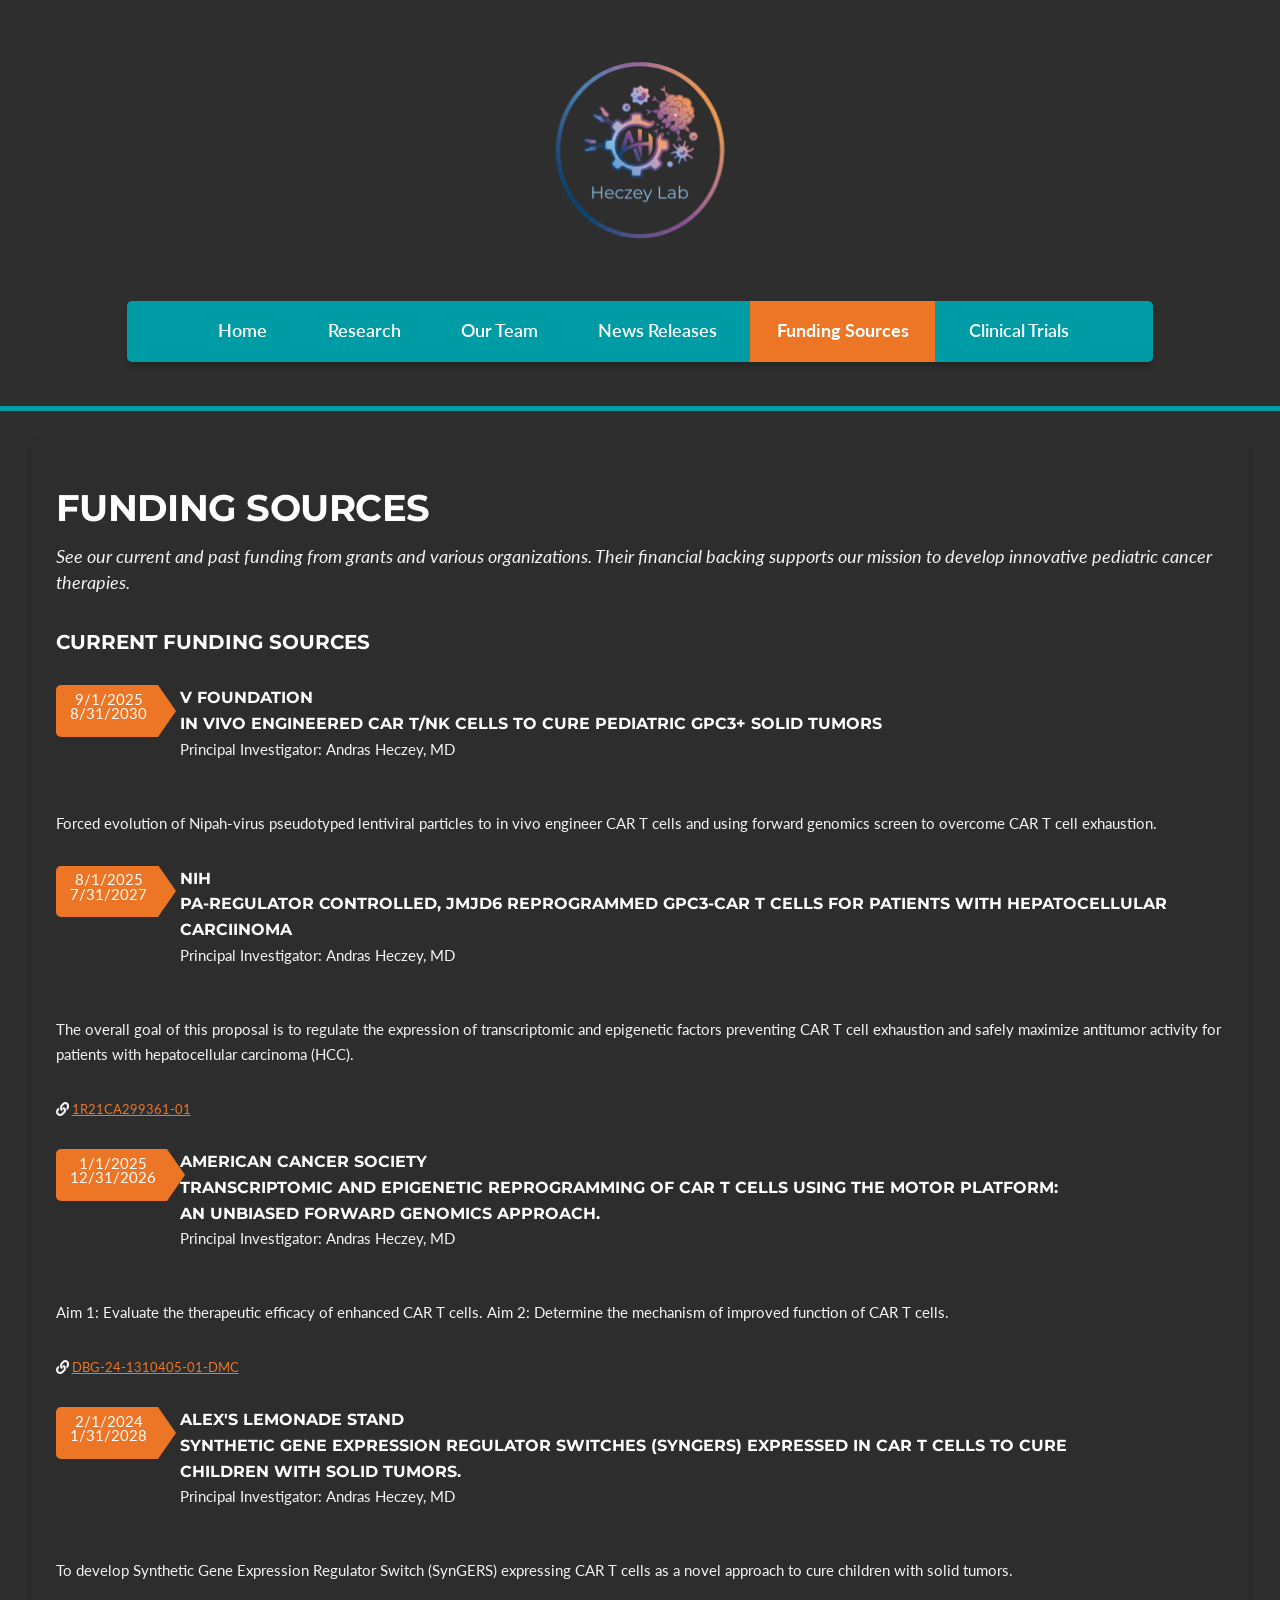
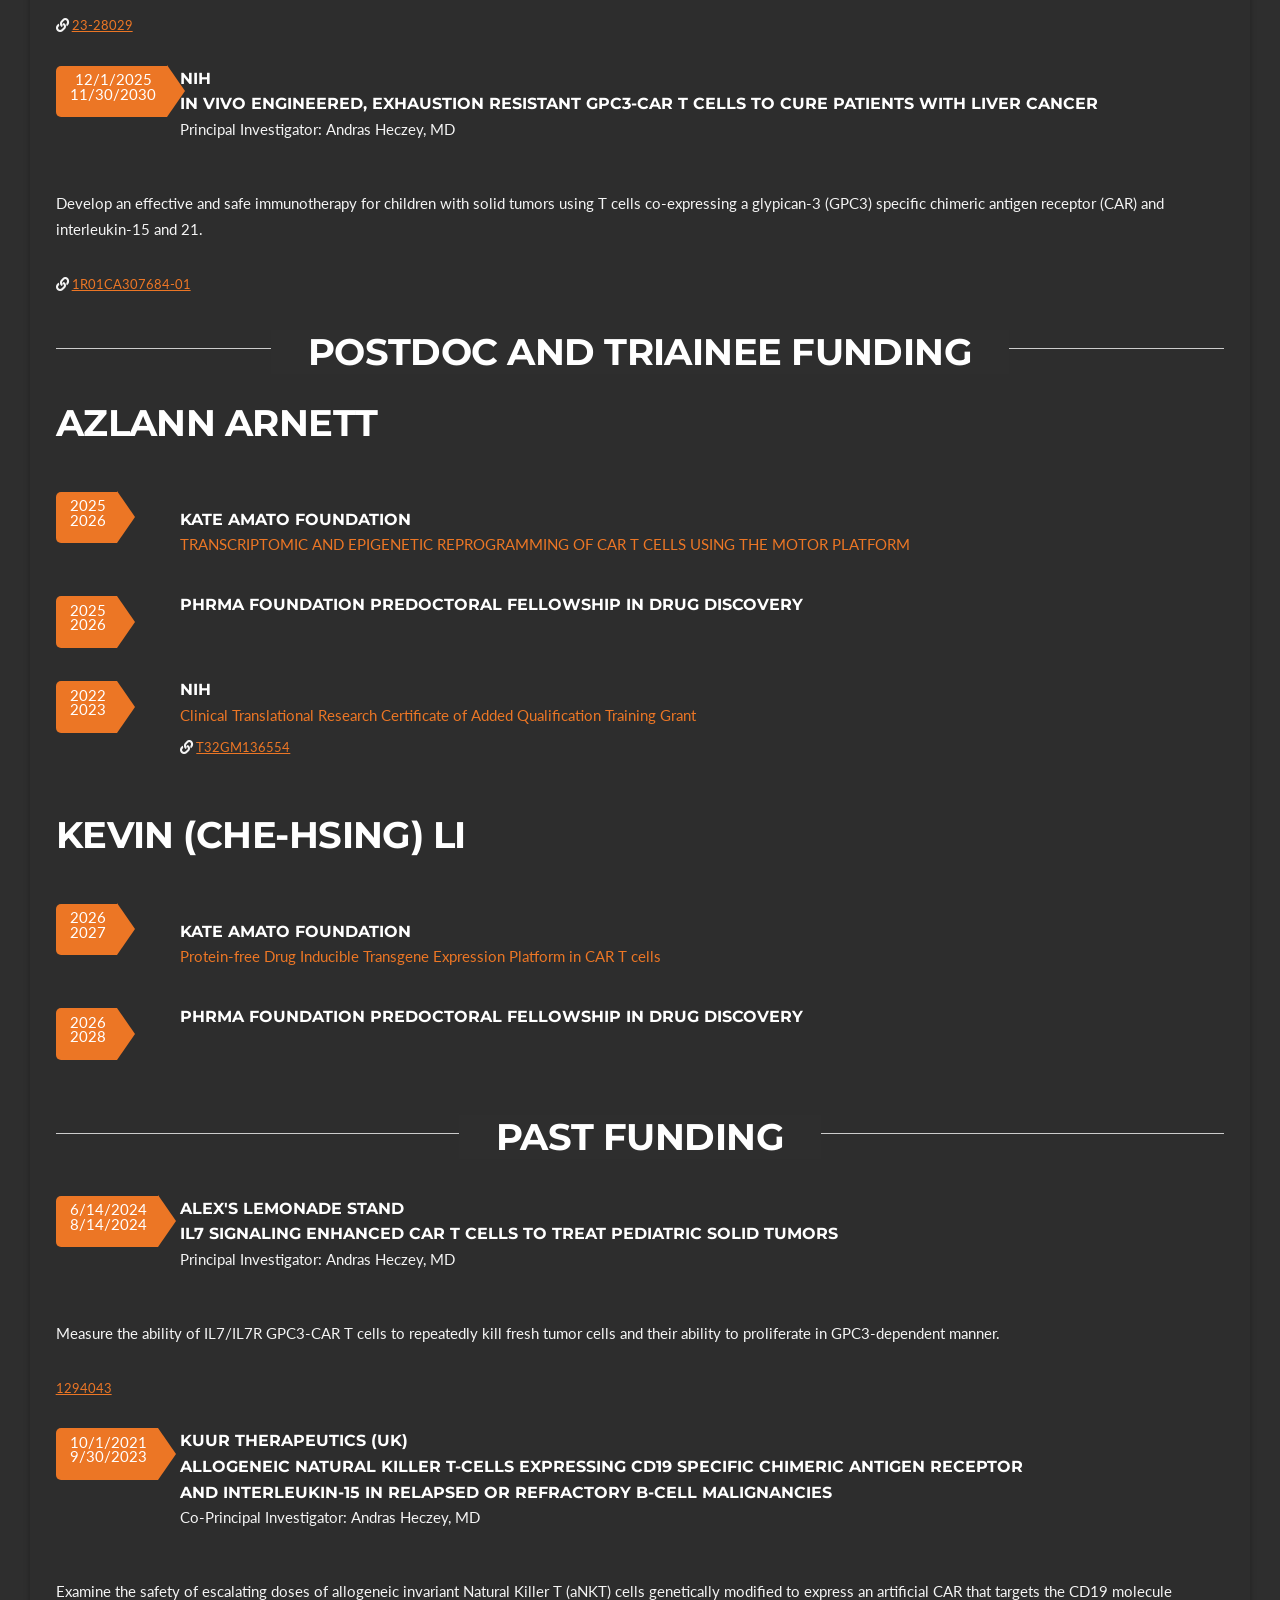
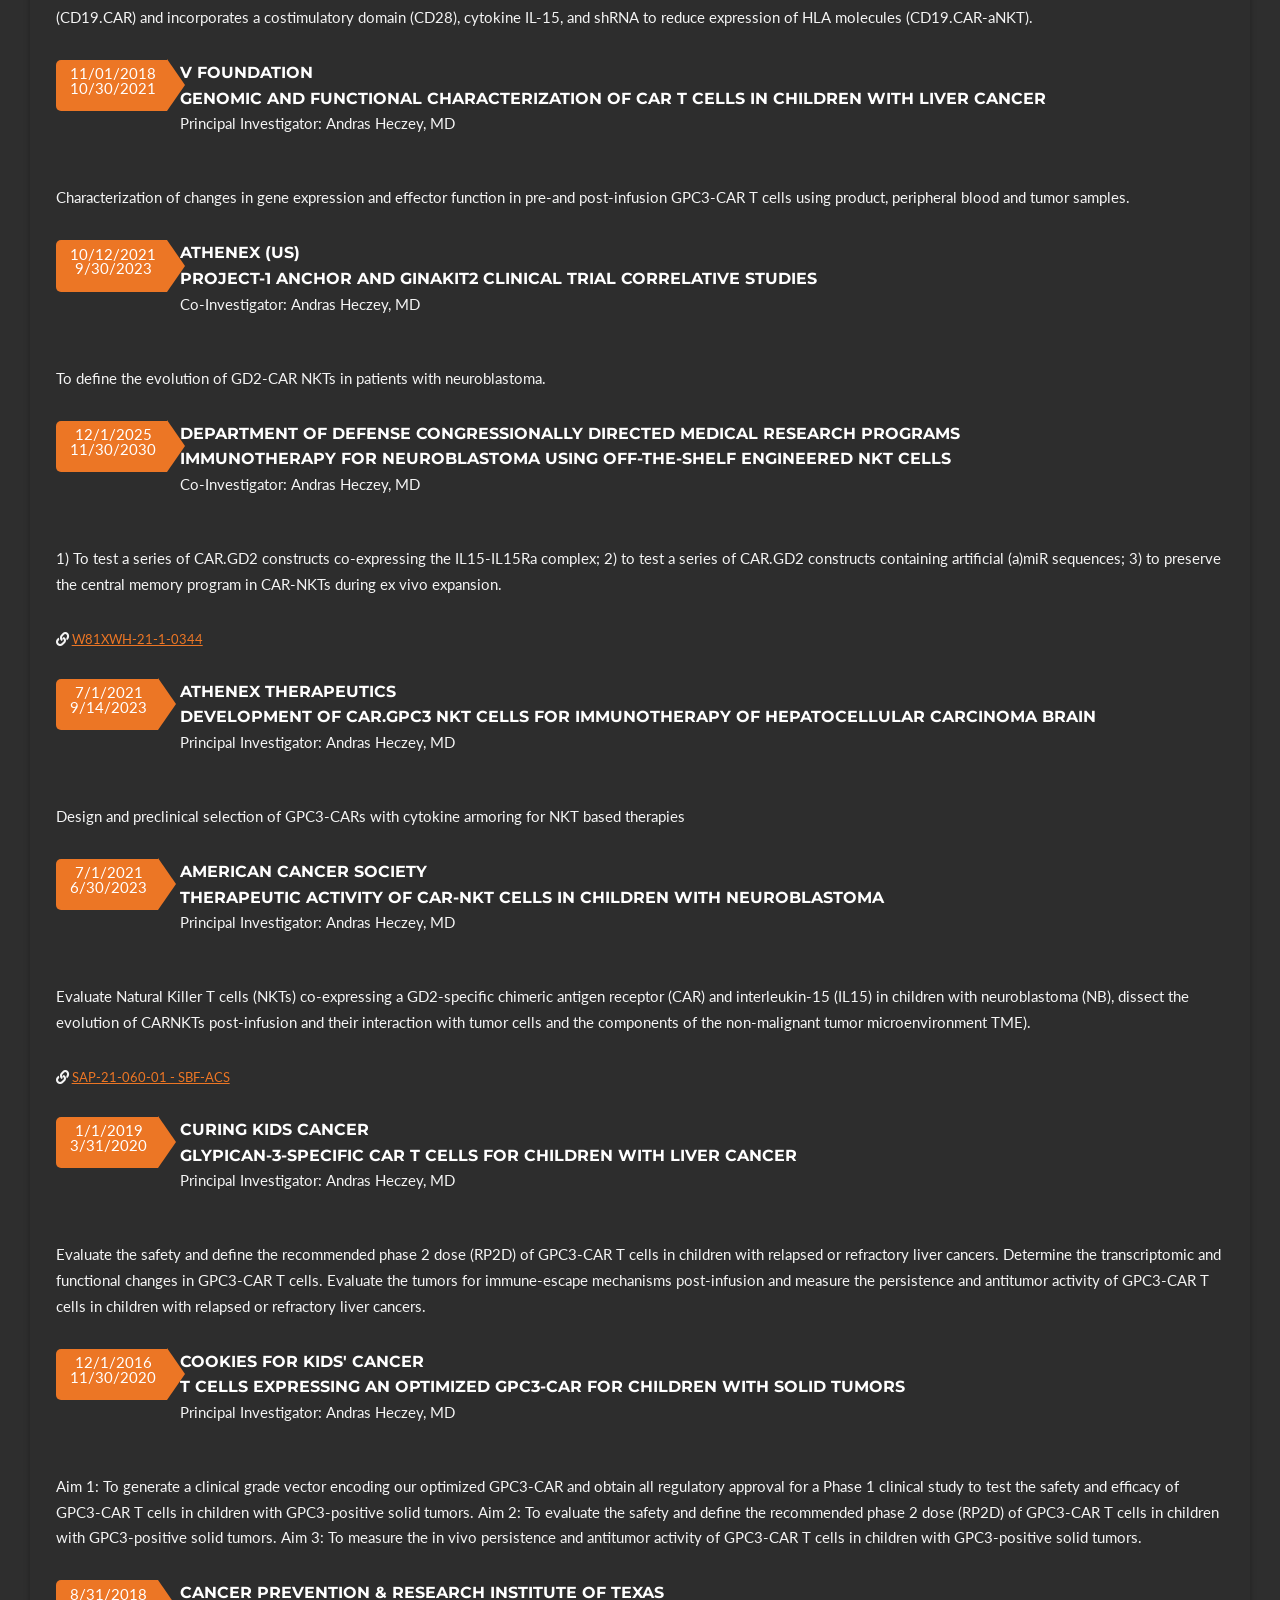
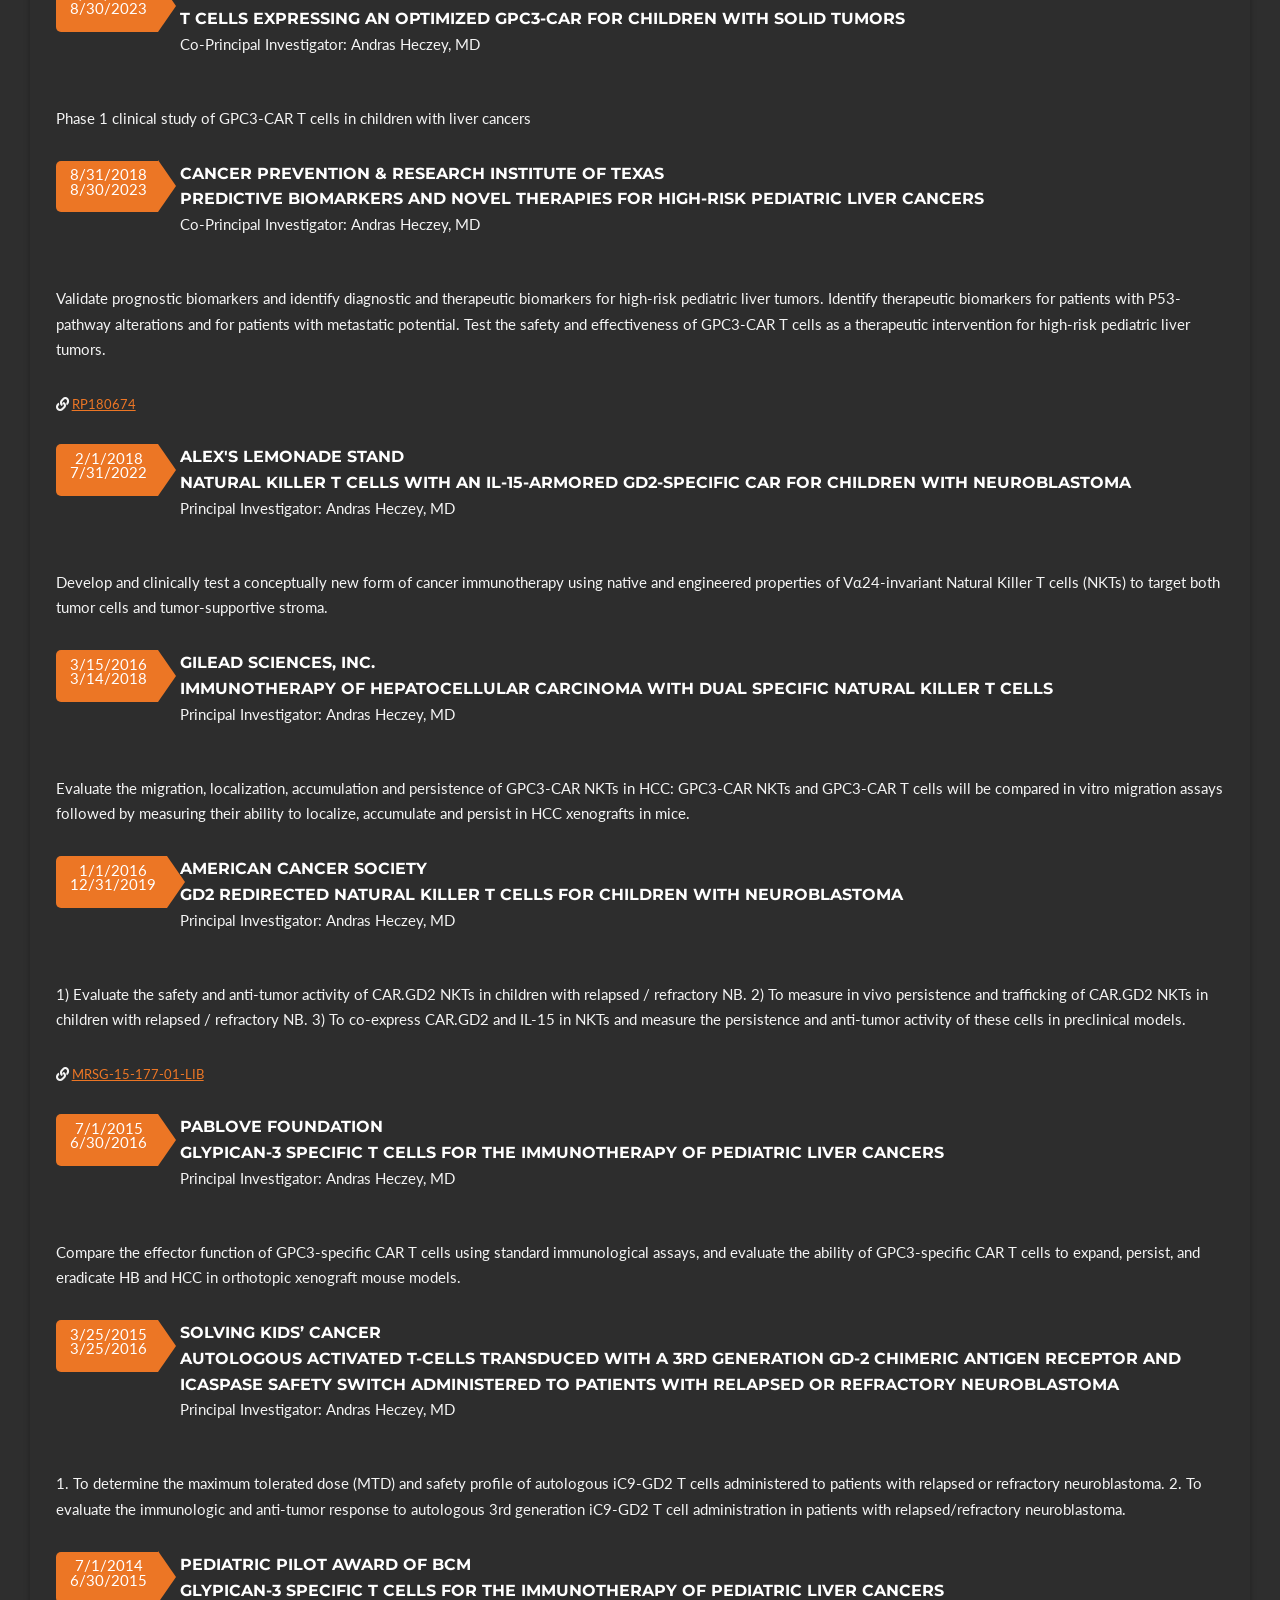
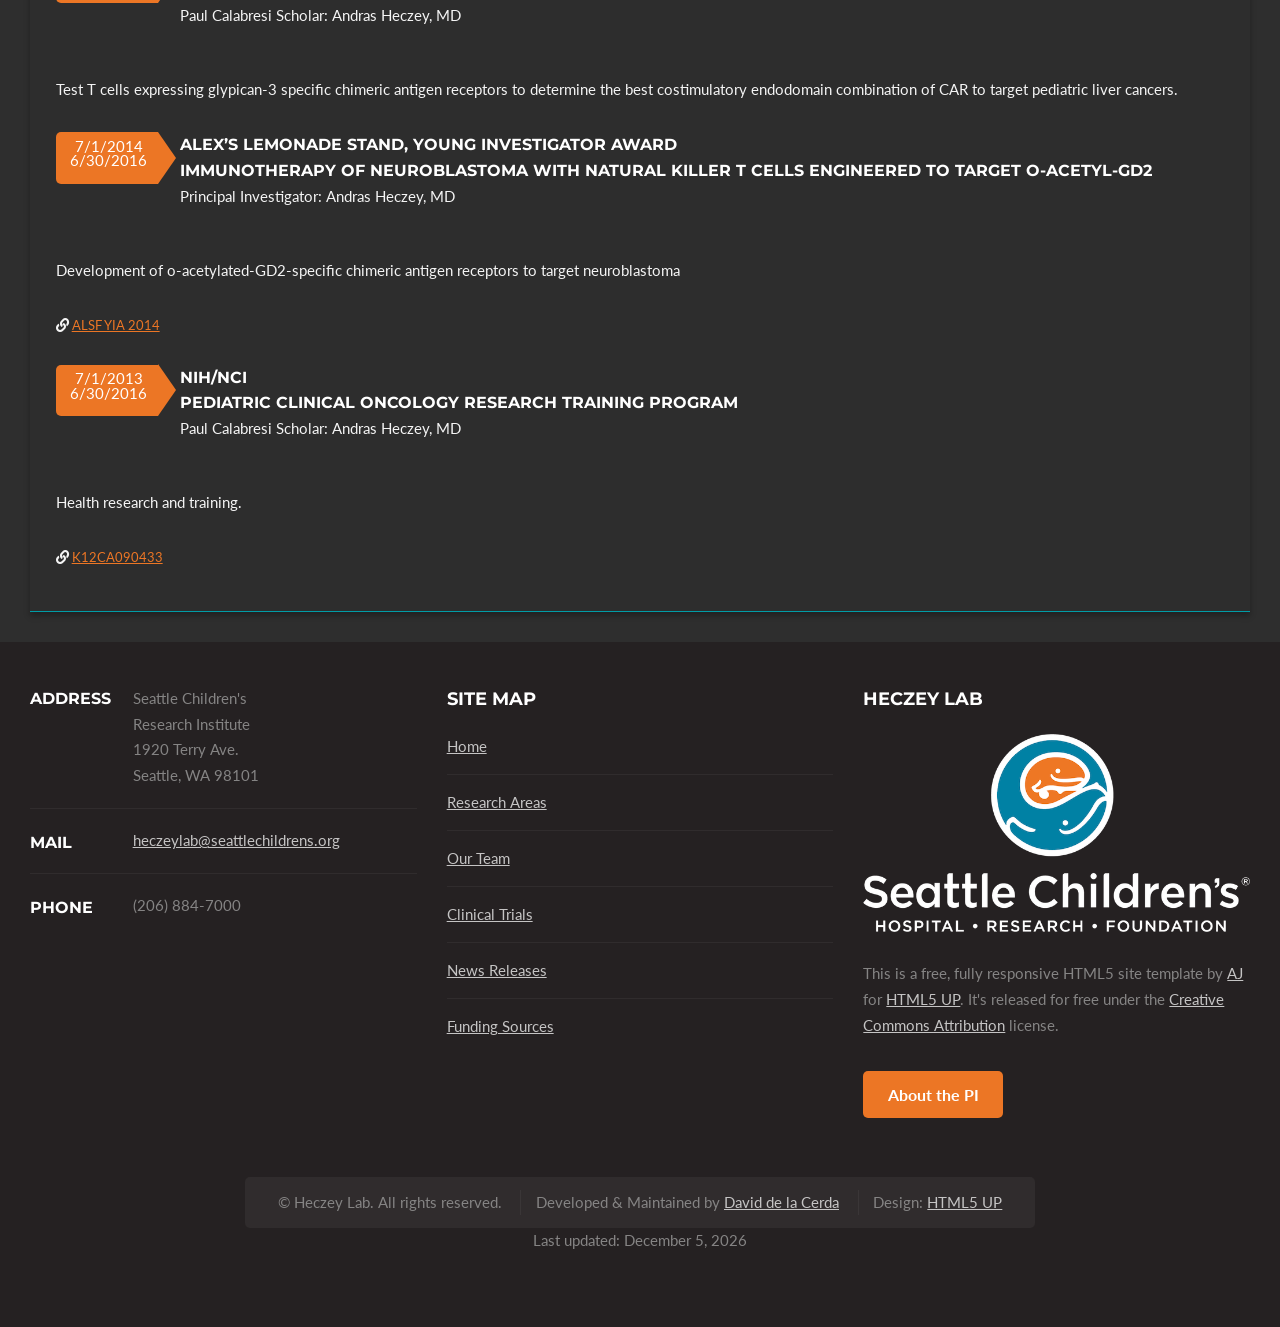
==== funding.html @ 3b8dd746 "Minor changes to logos and images" ====
<!DOCTYPE HTML>
<!--
	Dopetrope by HTML5 UP
	html5up.net | @ajlkn
	Free for personal and commercial use under the CCA 3.0 license (html5up.net/license)
-->
<html>
	<head>
		<title>Heczey Lab - Funding</title>
		<meta charset="utf-8" />
		<meta name="viewport" content="width=device-width, initial-scale=1, user-scalable=no" />
		<link rel="stylesheet" href="assets/css/main.css" />
	</head>
	<body class="no-sidebar is-preload">
		<div id="page-wrapper">

			<!-- Header -->
				<section id="header">

					<!-- Logo -->
						<a href="index.html" id="lab-logo">
							<img src="images/Heczey%20Lab%20logo%20v5.png" alt="AH Logo" />
						</a>

					<!-- Nav -->
						<nav id="nav">
							<ul>
								<li><a href="index.html">Home</a></li>
								<li><a href="research.html">Research</a></li>
								<li><a href="people.html">Our Team</a></li>
								<li><a href="news.html">News Releases</a></li>
								<li class="current" ><a href="funding.html">Funding Sources</a></li>
								<li><a href="trials.html">Clinical Trials</a></li>
							</ul>
						</nav>

				</section>

			<!-- Main -->
				<section id="main">
					<div class="container">

						<!-- Content -->
							<article class="box post">
								<!-- <a href="#" class="image featured"><img src="images/pic01.jpg" alt="" /></a> -->
								<header>
									<h2>Funding Sources</h2>
									<p>See our current and past funding from grants and various organizations. Their financial 
										backing supports our mission to develop innovative pediatric cancer therapies.
									</p>
									<br>
									<h3>Current Funding Sources</h3>
								</header>
								<section>
								<ul class="dates">
									<li>
										<span class="date">9/1/2025<br>8/31/2030</span>
										<h3><a href="#">V Foundation</a></h3>
										<h3>IN VIVO ENGINEERED CAR T/NK CELLS TO CURE PEDIATRIC GPC3+ SOLID TUMORS</h3> <p>Principal Investigator: Andras Heczey, MD</p>
									</li>
								</ul>
								<p>
									Forced evolution of Nipah-virus pseudotyped lentiviral particles to in vivo engineer CAR T cells and using forward genomics screen to overcome CAR T cell exhaustion. 
								</p>
								<!---
								<p style="font-size: 0.9em;">
									<i class="icon solid fa-link"></i> 
									<a href="https://reporter.nih.gov/" target="_blank">View on NIH RePORTER</a>
								</p>
								-->
								<ul class="dates">
									<li>
										<span class="date">8/1/2025<br>7/31/2027</span>
										<h3><a href="#">NIH</a></h3>
										<h3>PA-REGULATOR CONTROLLED, JMJD6 REPROGRAMMED GPC3-CAR T CELLS FOR PATIENTS WITH HEPATOCELLULAR CARCIINOMA</h3> <p>Principal Investigator: Andras Heczey, MD</p>
									</li>
								</ul>
								<p>
									The overall goal of this proposal is to regulate the expression of transcriptomic and epigenetic factors preventing CAR T cell exhaustion and safely maximize antitumor activity for patients with hepatocellular carcinoma (HCC). 
								</p>
								
								<p style="font-size: 0.9em;">
									<i class="icon solid fa-link"></i> 
									<a href="https://reporter.nih.gov/search/jlRge0Np70ynlTvNJZ739Q/projects" target="_blank">1R21CA299361-01</a>
								</p>
									
								<ul class="dates">
									<li>
										<span class="date">1/1/2025<br>12/31/2026</span>
										<h3><a href="#">American Cancer Society</a></h3>
										<h3>TRANSCRIPTOMIC AND EPIGENETIC REPROGRAMMING OF CAR T CELLS USING THE MOTOR PLATFORM: <br> AN UNBIASED FORWARD GENOMICS APPROACH.</h3> <p>Principal Investigator: Andras Heczey, MD</p>
									</li>
								</ul>
								<p>
									Aim 1: Evaluate the therapeutic efficacy of enhanced CAR T cells. Aim 2: Determine the mechanism of improved function of CAR T cells. 
								</p>
								
								<p style="font-size: 0.9em;">
									<i class="icon solid fa-link"></i> 
									<a href="https://proposalcentral.com/Insights/_Yrlp59zpbg%3D/Public/AwardDetails/1310405" target="_blank">DBG-24-1310405-01-DMC</a>
								</p>
								
								<ul class="dates">
									<li>
										<span class="date">2/1/2024<br>1/31/2028</span>
										<h3><a href="#">Alex's Lemonade Stand</a></h3>
										<h3>SYNTHETIC GENE EXPRESSION REGULATOR SWITCHES (SYNGERS) EXPRESSED IN CAR T CELLS TO CURE <br>CHILDREN WITH SOLID TUMORS.</h3> <p>Principal Investigator: Andras Heczey, MD</p>
									</li>
								</ul>
								<p>
									To develop Synthetic Gene Expression Regulator Switch (SynGERS) expressing CAR T cells as a novel approach to cure children with solid tumors. 
								</p>
								
								<p style="font-size: 0.9em;">
									<i class="icon solid fa-link"></i> 
									<a href="https://www.alexslemonade.org/where-money-goes/research/synthetic-gene-expression-regulator-switches-syngers-expressed-car-t-cells" target="_blank">23-28029</a>
								</p>
									
								<ul class="dates">
									<li>
										<span class="date">12/1/2025<br>11/30/2030</span>
										<h3><a href="#">NIH</a></h3>
										<h3>IN VIVO ENGINEERED, EXHAUSTION RESISTANT GPC3-CAR T CELLS TO CURE PATIENTS WITH LIVER CANCER</h3> <p>Principal Investigator: Andras Heczey, MD</p>
									</li>
								</ul>
								<p>
									Develop an effective and safe immunotherapy for children with solid tumors using T cells co-expressing a glypican-3 (GPC3) specific chimeric antigen receptor (CAR) and interleukin-15 and 21. 
								</p>
								
								<p style="font-size: 0.9em;">
									<i class="icon solid fa-link"></i> 
									<a href="https://reporter.nih.gov/search/asx8vz_rN0y1gbm1dQ15dg/project-details/10365251#description" target="_blank">1R01CA307684-01</a>
								</p>
									
							</section>
							
							<header class="major">
									<h2>Postdoc and Triainee Funding</h2>
							</header>
						
								
								<section>

								<div class="trainee-funding" style="margin-bottom: 3em;">
									<h2 style="margin-bottom: 1.5em;">Azlann Arnett</h2>

									<ul class="dates">
										<li style="border-top: none; padding-top: 1em;">
											<span class="date">2025<br>2026</span>
											<h3><a href="#">Kate Amato Foundation</a></h3>
											<p><strong>TRANSCRIPTOMIC AND EPIGENETIC REPROGRAMMING OF CAR T CELLS USING THE MOTOR PLATFORM</strong></p> 
										</li>

										<li style="border-top: none; padding-top: 1em;">
											<span class="date">2025<br>2026</span>
											<h3><a href="#">PhRMA Foundation Predoctoral Fellowship in Drug Discovery</a></h3>
											<br>
											<p><strong></strong></p> 
										</li>

										<li style="border-top: none; padding-top: 1em;">
											<span class="date">2022<br>2023</span>
											<h3><a href="#">NIH</a></h3>
											<p><strong>Clinical Translational Research Certificate of Added Qualification Training Grant</strong></p> 

											<p style="font-size: 0.9em; margin-top: 0.5em;">
												<i class="icon solid fa-link"></i> 
												<a href="https://taggs.hhs.gov/Detail/AwardDetail?arg_AwardNum=T32GM136554&arg_ProgOfficeCode=127" target="_blank">T32GM136554</a>
											</p>
										</li>
									</ul>
								</div>

								<div class="trainee-funding" style="margin-bottom: 3em;">
									<h2 style="margin-bottom: 1.5em;">Kevin (Che-Hsing) Li </h2>

									<ul class="dates">
										<li style="border-top: none; padding-top: 1em;">
											<span class="date">2026<br>2027</span>
											<h3><a href="#">Kate Amato Foundation</a></h3>
											<p><strong>Protein-free Drug Inducible Transgene Expression Platform in CAR T cells</strong></p> 

										</li>

										<li style="border-top: none; padding-top: 1em;">
											<span class="date">2026<br>2028</span>
											<h3><a href="#">PhRMA Foundation Predoctoral fellowship in drug discovery</a></h3>
											<br>
											<p><strong></strong></p> 

										</li>

									</ul>
								</div>



							</section>
								
							<section>
							<header class="major">
								<h2>Past Funding</h2>
							</header>
							<ul class="dates">
									<li>
										<span class="date">6/14/2024<br>8/14/2024</span>
										<h3><a href="#">Alex's Lemonade Stand</a></h3>
										<h3>IL7 SIGNALING ENHANCED CAR T CELLS TO TREAT PEDIATRIC SOLID TUMORS</h3> <p>Principal Investigator: Andras Heczey, MD</p>
									</li>
								</ul>
								<p>
									Measure the ability of IL7/IL7R GPC3-CAR T cells to repeatedly kill fresh tumor cells and their ability to proliferate in GPC3-dependent manner. 
								</p>
								
								<p style="font-size: 0.9em;">
									<!--<i class="icon solid fa-link"></i> -->
									<a>1294043</a>
								</p>
							
							<ul class="dates">
									<li>
										<span class="date">10/1/2021<br>9/30/2023</span>
										<h3><a href="#">Kuur Therapeutics (UK)</a></h3>
										<h3>ALLOGENEIC NATURAL KILLER T-CELLS EXPRESSING CD19 SPECIFIC CHIMERIC ANTIGEN RECEPTOR <br>AND INTERLEUKIN-15 IN RELAPSED OR REFRACTORY B-CELL MALIGNANCIES</h3> <p>Co-Principal Investigator: Andras Heczey, MD</p>
									</li>
								</ul>
								<p>
									Examine the safety of escalating doses of allogeneic invariant Natural Killer T (aNKT) cells genetically modified to express an artificial CAR that targets the CD19 molecule (CD19.CAR) and incorporates a costimulatory domain (CD28), cytokine IL-15, and shRNA to reduce expression of HLA molecules (CD19.CAR-aNKT).  
								</p>
							
							<ul class="dates">
									<li>
										<span class="date">11/01/2018<br>10/30/2021</span>
										<h3><a href="#">V Foundation</a></h3>
										<h3>GENOMIC AND FUNCTIONAL CHARACTERIZATION OF CAR T CELLS IN CHILDREN WITH LIVER CANCER</h3> <p>Principal Investigator: Andras Heczey, MD</p>
									</li>
								</ul>
								<p>
									Characterization of changes in gene expression and effector function in pre-and post-infusion GPC3-CAR T cells using product, peripheral blood and tumor samples.
								</p>
								
							<ul class="dates">
									<li>
										<span class="date">10/12/2021<br>9/30/2023</span>
										<h3><a href="#">Athenex (US)</a></h3>
										<h3>PROJECT-1 ANCHOR AND GINAKIT2 CLINICAL TRIAL CORRELATIVE STUDIES</h3> <p>Co-Investigator: Andras Heczey, MD</p>
									</li>
								</ul>
								<p>
									To define the evolution of GD2-CAR NKTs in patients with neuroblastoma.
								</p>
							
							<ul class="dates">
									<li>
										<span class="date">12/1/2025<br>11/30/2030</span>
										<h3><a href="#">Department Of Defense Congressionally Directed Medical Research Programs</a></h3>
										<h3>IMMUNOTHERAPY FOR NEUROBLASTOMA USING OFF-THE-SHELF ENGINEERED NKT CELLS</h3> <p>Co-Investigator: Andras Heczey, MD</p>
									</li>
								</ul>
								<p>
									1) To test a series of CAR.GD2 constructs co-expressing the IL15-IL15Ra complex; 2) to test a series of CAR.GD2 constructs containing artificial (a)miR sequences; 3) to preserve the central memory program in CAR-NKTs during ex vivo expansion.
								</p>
								
								<p style="font-size: 0.9em;">
									<i class="icon solid fa-link"></i> 
									<a href="https://dtic.dimensions.ai/details/grant/grant.9669833?search_mode=content&search_text=W81XWH-21-1-0344&search_type=kws&search_field=full_search" target="_blank">W81XWH-21-1-0344</a>
								</p>
							
							<ul class="dates">
									<li>
										<span class="date">7/1/2021<br>9/14/2023</span>
										<h3><a href="#">Athenex Therapeutics</a></h3>
										<h3>DEVELOPMENT OF CAR.GPC3 NKT CELLS FOR IMMUNOTHERAPY OF HEPATOCELLULAR CARCINOMA BRAIN</h3> <p>Principal Investigator: Andras Heczey, MD</p>
									</li>
								</ul>
								<p>
									Design and preclinical selection of GPC3-CARs with cytokine armoring for NKT based therapies
								</p>
								
							<ul class="dates">
									<li>
										<span class="date">7/1/2021<br>6/30/2023</span>
										<h3><a href="#">American Cancer Society</a></h3>
										<h3>THERAPEUTIC ACTIVITY OF CAR-NKT CELLS IN CHILDREN WITH NEUROBLASTOMA</h3> <p>Principal Investigator: Andras Heczey, MD</p>
									</li>
								</ul>
								<p>
									Evaluate Natural Killer T cells (NKTs) co-expressing a GD2-specific chimeric antigen receptor (CAR) and interleukin-15 (IL15) in children with neuroblastoma (NB), dissect the evolution of CARNKTs post-infusion and their interaction with tumor cells and the components of the non-malignant tumor microenvironment TME). 
								</p>
								
								<p style="font-size: 0.9em;">
									<i class="icon solid fa-link"></i> 
									<a href="https://proposalcentral.com/Insights/_Yrlp59zpbg%3D/Public/AwardDetails/813657" target="_blank">SAP-21-060-01 - SBF-ACS</a>
								</p>	
							
							<ul class="dates">
									<li>
										<span class="date">1/1/2019<br>3/31/2020</span>
										<h3><a href="#">Curing Kids Cancer</a></h3>
										<h3>GLYPICAN-3-SPECIFIC CAR T CELLS FOR CHILDREN WITH LIVER CANCER</h3> <p>Principal Investigator: Andras Heczey, MD</p>
									</li>
								</ul>
								<p>
									Evaluate the safety and define the recommended phase 2 dose (RP2D) of GPC3-CAR T cells in children with relapsed or refractory liver cancers. Determine the transcriptomic and functional changes in GPC3-CAR T cells. Evaluate the tumors for immune-escape mechanisms post-infusion and measure the persistence and antitumor activity of GPC3-CAR T cells in children with relapsed or refractory liver cancers. 
								</p>
							
							<ul class="dates">
									<li>
										<span class="date">12/1/2016<br>11/30/2020</span>
										<h3><a href="#">Cookies for Kids' Cancer</a></h3>
										<h3>T cells expressing an optimized GPC3-CAR for children with solid tumors</h3> <p>Principal Investigator: Andras Heczey, MD</p>
									</li>
								</ul>
								<p>
									Aim 1: To generate a clinical grade vector encoding our optimized GPC3-CAR and obtain all regulatory approval for a Phase 1 clinical study to test the safety and efficacy of GPC3-CAR T cells in children with GPC3-positive solid tumors. Aim 2: To evaluate the safety and define the recommended phase 2 dose (RP2D) of GPC3-CAR T cells in children with GPC3-positive solid tumors. Aim 3: To measure the in vivo persistence and antitumor activity of GPC3-CAR T cells in children with GPC3-positive solid tumors. 
								</p>
							
							<ul class="dates">
									<li>
										<span class="date">8/31/2018<br>8/30/2023</span>
										<h3><a href="#">Cancer Prevention &amp; Research Institute Of Texas</a></h3>
										<h3>T cells expressing an optimized GPC3-CAR for children with solid tumors</h3> <p>Co-Principal Investigator: Andras Heczey, MD</p>
									</li>
								</ul>
								<p>
									Phase 1 clinical study of GPC3-CAR T cells in children with liver cancers 
								</p>
							
							<ul class="dates">
									<li>
										<span class="date">8/31/2018<br>8/30/2023</span>
										<h3><a href="#">Cancer Prevention &amp; Research Institute Of Texas</a></h3>
										<h3>PREDICTIVE BIOMARKERS AND NOVEL THERAPIES FOR HIGH-RISK PEDIATRIC LIVER CANCERS</h3> <p>Co-Principal Investigator: Andras Heczey, MD</p>
									</li>
								</ul>
								<p>
									Validate prognostic biomarkers and identify diagnostic and therapeutic biomarkers for high-risk pediatric liver tumors. Identify therapeutic biomarkers for patients with P53-pathway alterations and for patients with metastatic potential. Test the safety and effectiveness of GPC3-CAR T cells as a therapeutic intervention for high-risk pediatric liver tumors.
								</p>
								
								<p style="font-size: 0.9em;">
									<i class="icon solid fa-link"></i> 
									<a href="https://cprit.texas.gov/grants-funded/grants/rp180674" target="_blank">RP180674</a>
								</p>	
							
							<ul class="dates">
									<li>
										<span class="date">2/1/2018<br>7/31/2022</span>
										<h3><a href="#">Alex's Lemonade Stand</a></h3>
										<h3>NATURAL KILLER T CELLS WITH AN IL-15-ARMORED GD2-SPECIFIC CAR FOR CHILDREN WITH NEUROBLASTOMA</h3> <p>Principal Investigator: Andras Heczey, MD</p>
									</li>
								</ul>
								<p>
									Develop and clinically test a conceptually new form of cancer immunotherapy using native and engineered properties of V&alpha;24-invariant Natural Killer T cells (NKTs) to target both tumor cells and tumor-supportive stroma.  
								</p>	
							<ul class="dates">
									<li>
										<span class="date">3/15/2016<br>3/14/2018</span>
										<h3><a href="#">Gilead Sciences, Inc.</a></h3>
										<h3>IMMUNOTHERAPY OF HEPATOCELLULAR CARCINOMA WITH DUAL SPECIFIC NATURAL KILLER T CELLS</h3> <p>Principal Investigator: Andras Heczey, MD</p>
									</li>
								</ul>
								<p>
									Evaluate the migration, localization, accumulation and persistence of GPC3-CAR NKTs in HCC: GPC3-CAR NKTs and GPC3-CAR T cells will be compared in vitro migration assays followed by measuring their ability to localize, accumulate and persist in HCC xenografts in mice.  
								</p>
							
							<ul class="dates">
									<li>
										<span class="date">1/1/2016<br>12/31/2019</span>
										<h3><a href="#">American Cancer Society</a></h3>
										<h3>GD2 REDIRECTED NATURAL KILLER T CELLS FOR CHILDREN WITH NEUROBLASTOMA</h3> <p>Principal Investigator: Andras Heczey, MD</p>
									</li>
								</ul>
								<p>
									1) Evaluate the safety and anti-tumor activity of CAR.GD2 NKTs in children with relapsed / refractory NB. 2) To measure in vivo persistence and trafficking of CAR.GD2 NKTs in children with relapsed / refractory NB. 3) To co-express CAR.GD2 and IL-15 in NKTs and measure the persistence and anti-tumor activity of these cells in preclinical models.
								</p>
								
								<p style="font-size: 0.9em;">
									<i class="icon solid fa-link"></i> 
									<a href="https://proposalcentral.com/Insights/_Yrlp59zpbg%3D/Public/AwardDetails/363185" target="_blank">MRSG-15-177-01-LIB</a>
								</p>	
							
							<ul class="dates">
									<li>
										<span class="date">7/1/2015<br>6/30/2016</span>
										<h3><a href="#">Pablove Foundation</a></h3>
										<h3>GLYPICAN-3 SPECIFIC T CELLS  FOR THE IMMUNOTHERAPY OF PEDIATRIC LIVER CANCERS</h3> <p>Principal Investigator: Andras Heczey, MD</p>
									</li>
								</ul>
								<p>
									Compare the effector function of GPC3-specific CAR T cells using standard immunological assays, and evaluate the ability of GPC3-specific CAR T cells to expand, persist, and eradicate HB and HCC in orthotopic xenograft mouse models.  
								</p>	
							
							<ul class="dates">
									<li>
										<span class="date">3/25/2015<br>3/25/2016</span>
										<h3><a href="#">Solving Kids’ Cancer</a></h3>
										<h3>AUTOLOGOUS ACTIVATED T-CELLS TRANSDUCED WITH A 3RD GENERATION GD-2 CHIMERIC ANTIGEN RECEPTOR AND ICASPASE SAFETY SWITCH ADMINISTERED TO PATIENTS WITH RELAPSED OR REFRACTORY NEUROBLASTOMA</h3> <p>Principal Investigator: Andras Heczey, MD</p>
									</li>
								</ul>
								<p>
									1. To determine the maximum tolerated dose (MTD) and safety profile of autologous iC9-GD2 T cells administered to patients with relapsed or refractory neuroblastoma. 2. To evaluate the immunologic and anti-tumor response to autologous 3rd generation iC9-GD2 T cell administration in patients with relapsed/refractory neuroblastoma.  
								</p>	
							
							<ul class="dates">
									<li>
										<span class="date">7/1/2014<br>6/30/2015</span>
										<h3><a href="#">Pediatric Pilot Award of BCM</a></h3>
										<h3>GLYPICAN-3 SPECIFIC T CELLS FOR THE IMMUNOTHERAPY OF PEDIATRIC LIVER CANCERS</h3> <p>Paul Calabresi Scholar: Andras Heczey, MD</p>
									</li>
								</ul>
								<p>
									Test T cells expressing glypican-3 specific chimeric antigen receptors to determine the best costimulatory endodomain combination of CAR to target pediatric liver cancers. 
								</p>	
								
							<ul class="dates">
									<li>
										<span class="date">7/1/2014<br>6/30/2016</span>
										<h3><a href="#">Alex’s Lemonade Stand, Young Investigator Award</a></h3>
										<h3>IMMUNOTHERAPY OF NEUROBLASTOMA WITH NATURAL KILLER T CELLS ENGINEERED TO TARGET O-ACETYL-GD2</h3> <p>Principal Investigator: Andras Heczey, MD</p>
									</li>
								</ul>
								<p>
									Development of o-acetylated-GD2-specific chimeric antigen receptors to target neuroblastoma
								</p>
								
								<p style="font-size: 0.9em;">
									<i class="icon solid fa-link"></i> 
									<a href="https://www.alexslemonade.org/where-money-goes/research/immunotherapy-neuroblastoma-natural-killer-t-cells-engineered-target-o" target="_blank">ALSF YIA 2014</a>
								</p>
							<ul class="dates">
									<li>
										<span class="date">7/1/2013<br>6/30/2016</span>
										<h3><a href="#">NIH/NCI</a></h3>
										<h3>PEDIATRIC CLINICAL ONCOLOGY RESEARCH TRAINING PROGRAM</h3> <p>Paul Calabresi Scholar: Andras Heczey, MD</p>
									</li>
								</ul>
								<p>
								Health research and training.	
								</p>
								
								<p style="font-size: 0.9em;">
									<i class="icon solid fa-link"></i> 
									<a href="https://www.highergov.com/grant/K12CA090433/#overview" target="_blank">K12CA090433</a>
								</p>
								
							</section>
							
							
							</article>
					</div>
				</section>

			<!-- Footer -->
				<section id="footer">
					<div class="container">
						<div class="row">

							<div class="col-4 col-12-medium">
								<section>
									<!-- <header>
										<h2>Contact Us</h2>
									</header>
									<ul class="social">
										<li><a class="icon brands fa-facebook-f" href="#"><span class="label">Facebook</span></a></li>
										<li><a class="icon brands fa-twitter" href="#"><span class="label">Twitter</span></a></li>
										<li><a class="icon brands fa-linkedin-in" href="#"><span class="label">LinkedIn</span></a></li>
									</ul> -->
									<ul class="contact">
										<li>
											<h3>Address</h3>
											<p>
												Seattle Children's<br />
												Research Institute<br />
												1920 Terry Ave.<br />
												Seattle, WA 98101
											</p>
										</li>
										<li>
											<h3>Mail</h3>
											<p><a href="mailto:heczeylab@seattlechildrens.org">heczeylab@seattlechildrens.org</a></p>
										</li>
										<li>
											<h3>Phone</h3>
											<p>(206) 884-7000</p>
										</li>
									</ul>
								</section>
							</div>

							<div class="col-4 col-6-medium col-12-small">
								<section>
									<header>
										<h2>Site Map</h2>
									</header>
									<ul class="divided">
										<li><a href="index.html">Home</a></li>
										<li><a href="research.html">Research Areas</a></li>
										<li><a href="people.html">Our Team</a></li>
										<li><a href="trials.html">Clinical Trials</a></li>
										<li><a href="news.html">News Releases</a></li>
										<li><a href="funding.html">Funding Sources</a></li>
									</ul>
								</section>
							</div>

							<div class="col-4 col-12-medium">
								<section>
									<header>
										<h2>Heczey Lab</h2>
									</header>
									<a href="#" class="image featured"><img src="images/SC_Logo_Stacked_RGB_Rev.png" alt="" /></a>
									<p>
										This is a free, fully responsive HTML5 site template by
										<a href="http://twitter.com/ajlkn">AJ</a> for <a href="http://html5up.net/">HTML5 UP</a>. It's released for free under
										the <a href="http://html5up.net/license/">Creative Commons Attribution</a> license.
									</p>
									<footer>
										<ul class="actions">
											<li><a href="people.html" class="button">About the PI</a></li>
										</ul>
									</footer>
								</section>
							</div>

							<div class="col-12">
								<div id="copyright">
										<ul class="links">
											<li>&copy; Heczey Lab. All rights reserved.</li>
											<li>Developed &amp; Maintained by <a href="https://github.com/ddelacer">David de la Cerda</a></li>
											<li>Design: <a href="http://html5up.net">HTML5 UP</a></li>
											
										</ul>
										<p>
										<span id="last-updated"></span>
										</p>
									
									</div>
									<script>
										// Get the last modified date of the current document
										const date = new Date(document.lastModified);

										// Format it nicely (e.g., "February 10, 2026")
										const options = { year: 'numeric', month: 'long', day: 'numeric' };
										const formattedDate = date.toLocaleDateString('en-US', options);

										// Inject it into the HTML
										document.getElementById("last-updated").innerHTML = "Last updated: " + formattedDate;
									</script>
							</div>
						</div>
					</div>
				</section>

		</div>

		<!-- Scripts -->
			<script src="assets/js/jquery.min.js"></script>
			<script src="assets/js/jquery.dropotron.min.js"></script>
			<script src="assets/js/browser.min.js"></script>
			<script src="assets/js/breakpoints.min.js"></script>
			<script src="assets/js/util.js"></script>
			<script src="assets/js/main.js"></script>

	</body>
</html>
---- assets/css/main.css ----
@import url("fontawesome-all.min.css");
@import url("https://fonts.googleapis.com/css2?family=Lato:wght@300;400;700&family=Montserrat:wght@400;600;800&display=swap");

/*
	Dopetrope by HTML5 UP
	html5up.net | @ajlkn
	Free for personal and commercial use under the CCA 3.0 license (html5up.net/license)
*/

html, body, div, span, applet, object,
iframe, h1, h2, h3, h4, h5, h6, p, blockquote,
pre, a, abbr, acronym, address, big, cite,
code, del, dfn, em, img, ins, kbd, q, s, samp,
small, strike, strong, sub, sup, tt, var, b,
u, i, center, dl, dt, dd, ol, ul, li, fieldset,
form, label, legend, table, caption, tbody,
tfoot, thead, tr, th, td, article, aside,
canvas, details, embed, figure, figcaption,
footer, header, hgroup, menu, nav, output, ruby,
section, summary, time, mark, audio, video {
	margin: 0;
	padding: 0;
	border: 0;
	font-size: 100%;
	font: inherit;
	vertical-align: baseline;}

article, aside, details, figcaption, figure,
footer, header, hgroup, menu, nav, section {
	display: block;}

body {
	line-height: 1;
}

ol, ul {
	list-style: none;
}

blockquote, q {
	quotes: none;
}

	blockquote:before, blockquote:after, q:before, q:after {
		content: '';
		content: none;
	}

table {
	border-collapse: collapse;
	border-spacing: 0;
}

body {
	-webkit-text-size-adjust: none;
}

mark {
	background-color: transparent;
	color: inherit;
}

input::-moz-focus-inner {
	border: 0;
	padding: 0;
}

input, select, textarea {
	-moz-appearance: none;
	-webkit-appearance: none;
	-ms-appearance: none;
	appearance: none;
}

/* Basic */

	html {
		box-sizing: border-box;
	}

	*, *:before, *:after {
		box-sizing: inherit;
	}

	body {
		background: #2e2e2e;
		background-image: url("images/bg02.png");
	}

		body.is-preload *, body.is-preload *:before, body.is-preload *:after {
			-moz-animation: none !important;
			-webkit-animation: none !important;
			-ms-animation: none !important;
			animation: none !important;
			-moz-transition: none !important;
			-webkit-transition: none !important;
			-ms-transition: none !important;
			transition: none !important;
		}

	body, input, textarea, select {
		font-family: 'Lato', sans-serif;
		font-weight: 400;
		color: #f4f4f4;
		font-size: 16pt;
		line-height: 1.75em;
	}

	strong, b {
		color: #ec7625;
		font-weight: 400;
	}

	i, em {
		font-style: italic;
	}

	sub {
		position: relative;
		top: 0.5em;
		font-size: 0.8em;
	}

	sup {
		position: relative;
		top: -0.5em;
		font-size: 0.8em;
	}

	blockquote {
		border-left: solid 0.75em #dddddd;
		padding: 1em 0 1em 1.5em;
		font-style: italic;
	}

	h1, h2, h3, h4, h5, h6 {
		font-family: 'Montserrat', serif;
		text-transform: uppercase;
		color: #ffffff;
		font-weight: 700;
	}

	h1 a, h2 a, h3 a, h4 a, h5 a, h6 a {
		color: inherit;
		text-decoration: none;
	}

	h2 {
		font-size: 1.5em;
	}

	h3 {
		font-size: 1.35em;
	}

	a {
		color: #ec7625;
		text-decoration: underline;
	}

		a:hover {
			text-decoration: none;
		}

	br.clear {
		clear: both;
	}

	hr {
		border: 0;
		border-top: solid 1px #009CA6;
		height: 1px;
		margin: 2em 0 2em 0;
	}

	p, ul, ol, dl, table {
		margin-bottom: 2em;
	}

/* Container */

	.container {
		margin: 0 auto;
		max-width: 100%;
		width: 70em;
	}

		@media screen and (max-width: 1680px) {

			.container {
				width: 70em;
			}

		}

		@media screen and (max-width: 1280px) {

			.container {
				width: calc(100% - 60px);
			}

		}

		@media screen and (max-width: 980px) {

			.container {
				width: calc(100% - 80px);
			}

		}

		@media screen and (max-width: 736px) {

			.container {
				width: calc(100% - 40px);
			}

		}



/* Row */

	.row {
		display: flex;
		flex-wrap: wrap;
		box-sizing: border-box;
		align-items: stretch;
	}

		.row > * {
			box-sizing: border-box;
		}

		.row.gtr-uniform > * > :last-child {
			margin-bottom: 0;
		}

		.row.aln-left {
			justify-content: flex-start;
		}

		.row.aln-center {
			justify-content: center;
		}

		.row.aln-right {
			justify-content: flex-end;
		}

		.row.aln-top {
			align-items: flex-start;
		}

		.row.aln-middle {
			align-items: center;
		}

		.row.aln-bottom {
			align-items: flex-end;
		}

		.row > .imp {
			order: -1;
		}

		.row > .col-1 {
			width: 8.33333%;
		}

		.row > .off-1 {
			margin-left: 8.33333%;
		}

		.row > .col-2 {
			width: 16.66667%;
		}

		.row > .off-2 {
			margin-left: 16.66667%;
		}

		.row > .col-3 {
			width: 25%;
		}

		.row > .off-3 {
			margin-left: 25%;
		}

		.row > .col-4 {
			width: 33.33333%;
		}

		.row > .off-4 {
			margin-left: 33.33333%;
		}

		.row > .col-5 {
			width: 41.66667%;
		}

		.row > .off-5 {
			margin-left: 41.66667%;
		}

		.row > .col-6 {
			width: 50%;
		}

		.row > .off-6 {
			margin-left: 50%;
		}

		.row > .col-7 {
			width: 58.33333%;
		}

		.row > .off-7 {
			margin-left: 58.33333%;
		}

		.row > .col-8 {
			width: 66.66667%;
		}

		.row > .off-8 {
			margin-left: 66.66667%;
		}

		.row > .col-9 {
			width: 75%;
		}

		.row > .off-9 {
			margin-left: 75%;
		}

		.row > .col-10 {
			width: 83.33333%;
		}

		.row > .off-10 {
			margin-left: 83.33333%;
		}

		.row > .col-11 {
			width: 91.66667%;
		}

		.row > .off-11 {
			margin-left: 91.66667%;
		}

		.row > .col-12 {
			width: 100%;
		}

		.row > .off-12 {
			margin-left: 100%;
		}

		.row.gtr-0 {
			margin-top: 0px;
			margin-left: 0px;
		}

			.row.gtr-0 > * {
				padding: 0px 0 0 0px;
			}

			.row.gtr-0.gtr-uniform {
				margin-top: 0px;
			}

				.row.gtr-0.gtr-uniform > * {
					padding-top: 0px;
				}

		.row.gtr-25 {
			margin-top: -12.5px;
			margin-left: -12.5px;
		}

			.row.gtr-25 > * {
				padding: 12.5px 0 0 12.5px;
			}

			.row.gtr-25.gtr-uniform {
				margin-top: -12.5px;
			}

				.row.gtr-25.gtr-uniform > * {
					padding-top: 12.5px;
				}

		.row.gtr-50 {
			margin-top: -25px;
			margin-left: -25px;
		}

			.row.gtr-50 > * {
				padding: 25px 0 0 25px;
			}

			.row.gtr-50.gtr-uniform {
				margin-top: -25px;
			}

				.row.gtr-50.gtr-uniform > * {
					padding-top: 25px;
				}

		.row {
			margin-top: -50px;
			margin-left: -50px;
		}

			.row > * {
				padding: 50px 0 0 50px;
			}

			.row.gtr-uniform {
				margin-top: -50px;
			}

				.row.gtr-uniform > * {
					padding-top: 50px;
				}

		.row.gtr-150 {
			margin-top: -75px;
			margin-left: -75px;
		}

			.row.gtr-150 > * {
				padding: 75px 0 0 75px;
			}

			.row.gtr-150.gtr-uniform {
				margin-top: -75px;
			}

				.row.gtr-150.gtr-uniform > * {
					padding-top: 75px;
				}

		.row.gtr-200 {
			margin-top: -100px;
			margin-left: -100px;
		}

			.row.gtr-200 > * {
				padding: 100px 0 0 100px;
			}

			.row.gtr-200.gtr-uniform {
				margin-top: -100px;
			}

				.row.gtr-200.gtr-uniform > * {
					padding-top: 100px;
				}

		@media screen and (max-width: 1680px) {

			.row {
				display: flex;
				flex-wrap: wrap;
				box-sizing: border-box;
				align-items: stretch;
			}

				.row > * {
					box-sizing: border-box;
				}

				.row.gtr-uniform > * > :last-child {
					margin-bottom: 0;
				}

				.row.aln-left {
					justify-content: flex-start;
				}

				.row.aln-center {
					justify-content: center;
				}

				.row.aln-right {
					justify-content: flex-end;
				}

				.row.aln-top {
					align-items: flex-start;
				}

				.row.aln-middle {
					align-items: center;
				}

				.row.aln-bottom {
					align-items: flex-end;
				}

				.row > .imp-xlarge {
					order: -1;
				}

				.row > .col-1-xlarge {
					width: 8.33333%;
				}

				.row > .off-1-xlarge {
					margin-left: 8.33333%;
				}

				.row > .col-2-xlarge {
					width: 16.66667%;
				}

				.row > .off-2-xlarge {
					margin-left: 16.66667%;
				}

				.row > .col-3-xlarge {
					width: 25%;
				}

				.row > .off-3-xlarge {
					margin-left: 25%;
				}

				.row > .col-4-xlarge {
					width: 33.33333%;
				}

				.row > .off-4-xlarge {
					margin-left: 33.33333%;
				}

				.row > .col-5-xlarge {
					width: 41.66667%;
				}

				.row > .off-5-xlarge {
					margin-left: 41.66667%;
				}

				.row > .col-6-xlarge {
					width: 50%;
				}

				.row > .off-6-xlarge {
					margin-left: 50%;
				}

				.row > .col-7-xlarge {
					width: 58.33333%;
				}

				.row > .off-7-xlarge {
					margin-left: 58.33333%;
				}

				.row > .col-8-xlarge {
					width: 66.66667%;
				}

				.row > .off-8-xlarge {
					margin-left: 66.66667%;
				}

				.row > .col-9-xlarge {
					width: 75%;
				}

				.row > .off-9-xlarge {
					margin-left: 75%;
				}

				.row > .col-10-xlarge {
					width: 83.33333%;
				}

				.row > .off-10-xlarge {
					margin-left: 83.33333%;
				}

				.row > .col-11-xlarge {
					width: 91.66667%;
				}

				.row > .off-11-xlarge {
					margin-left: 91.66667%;
				}

				.row > .col-12-xlarge {
					width: 100%;
				}

				.row > .off-12-xlarge {
					margin-left: 100%;
				}

				.row.gtr-0 {
					margin-top: 0px;
					margin-left: 0px;
				}

					.row.gtr-0 > * {
						padding: 0px 0 0 0px;
					}

					.row.gtr-0.gtr-uniform {
						margin-top: 0px;
					}

						.row.gtr-0.gtr-uniform > * {
							padding-top: 0px;
						}

				.row.gtr-25 {
					margin-top: -12.5px;
					margin-left: -12.5px;
				}

					.row.gtr-25 > * {
						padding: 12.5px 0 0 12.5px;
					}

					.row.gtr-25.gtr-uniform {
						margin-top: -12.5px;
					}

						.row.gtr-25.gtr-uniform > * {
							padding-top: 12.5px;
						}

				.row.gtr-50 {
					margin-top: -25px;
					margin-left: -25px;
				}

					.row.gtr-50 > * {
						padding: 25px 0 0 25px;
					}

					.row.gtr-50.gtr-uniform {
						margin-top: -25px;
					}

						.row.gtr-50.gtr-uniform > * {
							padding-top: 25px;
						}

				.row {
					margin-top: -50px;
					margin-left: -50px;
				}

					.row > * {
						padding: 50px 0 0 50px;
					}

					.row.gtr-uniform {
						margin-top: -50px;
					}

						.row.gtr-uniform > * {
							padding-top: 50px;
						}

				.row.gtr-150 {
					margin-top: -75px;
					margin-left: -75px;
				}

					.row.gtr-150 > * {
						padding: 75px 0 0 75px;
					}

					.row.gtr-150.gtr-uniform {
						margin-top: -75px;
					}

						.row.gtr-150.gtr-uniform > * {
							padding-top: 75px;
						}

				.row.gtr-200 {
					margin-top: -100px;
					margin-left: -100px;
				}

					.row.gtr-200 > * {
						padding: 100px 0 0 100px;
					}

					.row.gtr-200.gtr-uniform {
						margin-top: -100px;
					}

						.row.gtr-200.gtr-uniform > * {
							padding-top: 100px;
						}

		}

		@media screen and (max-width: 1280px) {

			.row {
				display: flex;
				flex-wrap: wrap;
				box-sizing: border-box;
				align-items: stretch;
			}

				.row > * {
					box-sizing: border-box;
				}

				.row.gtr-uniform > * > :last-child {
					margin-bottom: 0;
				}

				.row.aln-left {
					justify-content: flex-start;
				}

				.row.aln-center {
					justify-content: center;
				}

				.row.aln-right {
					justify-content: flex-end;
				}

				.row.aln-top {
					align-items: flex-start;
				}

				.row.aln-middle {
					align-items: center;
				}

				.row.aln-bottom {
					align-items: flex-end;
				}

				.row > .imp-large {
					order: -1;
				}

				.row > .col-1-large {
					width: 8.33333%;
				}

				.row > .off-1-large {
					margin-left: 8.33333%;
				}

				.row > .col-2-large {
					width: 16.66667%;
				}

				.row > .off-2-large {
					margin-left: 16.66667%;
				}

				.row > .col-3-large {
					width: 25%;
				}

				.row > .off-3-large {
					margin-left: 25%;
				}

				.row > .col-4-large {
					width: 33.33333%;
				}

				.row > .off-4-large {
					margin-left: 33.33333%;
				}

				.row > .col-5-large {
					width: 41.66667%;
				}

				.row > .off-5-large {
					margin-left: 41.66667%;
				}

				.row > .col-6-large {
					width: 50%;
				}

				.row > .off-6-large {
					margin-left: 50%;
				}

				.row > .col-7-large {
					width: 58.33333%;
				}

				.row > .off-7-large {
					margin-left: 58.33333%;
				}

				.row > .col-8-large {
					width: 66.66667%;
				}

				.row > .off-8-large {
					margin-left: 66.66667%;
				}

				.row > .col-9-large {
					width: 75%;
				}

				.row > .off-9-large {
					margin-left: 75%;
				}

				.row > .col-10-large {
					width: 83.33333%;
				}

				.row > .off-10-large {
					margin-left: 83.33333%;
				}

				.row > .col-11-large {
					width: 91.66667%;
				}

				.row > .off-11-large {
					margin-left: 91.66667%;
				}

				.row > .col-12-large {
					width: 100%;
				}

				.row > .off-12-large {
					margin-left: 100%;
				}

				.row.gtr-0 {
					margin-top: 0px;
					margin-left: 0px;
				}

					.row.gtr-0 > * {
						padding: 0px 0 0 0px;
					}

					.row.gtr-0.gtr-uniform {
						margin-top: 0px;
					}

						.row.gtr-0.gtr-uniform > * {
							padding-top: 0px;
						}

				.row.gtr-25 {
					margin-top: -7.5px;
					margin-left: -7.5px;
				}

					.row.gtr-25 > * {
						padding: 7.5px 0 0 7.5px;
					}

					.row.gtr-25.gtr-uniform {
						margin-top: -7.5px;
					}

						.row.gtr-25.gtr-uniform > * {
							padding-top: 7.5px;
						}

				.row.gtr-50 {
					margin-top: -15px;
					margin-left: -15px;
				}

					.row.gtr-50 > * {
						padding: 15px 0 0 15px;
					}

					.row.gtr-50.gtr-uniform {
						margin-top: -15px;
					}

						.row.gtr-50.gtr-uniform > * {
							padding-top: 15px;
						}

				.row {
					margin-top: -30px;
					margin-left: -30px;
				}

					.row > * {
						padding: 30px 0 0 30px;
					}

					.row.gtr-uniform {
						margin-top: -30px;
					}

						.row.gtr-uniform > * {
							padding-top: 30px;
						}

				.row.gtr-150 {
					margin-top: -45px;
					margin-left: -45px;
				}

					.row.gtr-150 > * {
						padding: 45px 0 0 45px;
					}

					.row.gtr-150.gtr-uniform {
						margin-top: -45px;
					}

						.row.gtr-150.gtr-uniform > * {
							padding-top: 45px;
						}

				.row.gtr-200 {
					margin-top: -60px;
					margin-left: -60px;
				}

					.row.gtr-200 > * {
						padding: 60px 0 0 60px;
					}

					.row.gtr-200.gtr-uniform {
						margin-top: -60px;
					}

						.row.gtr-200.gtr-uniform > * {
							padding-top: 60px;
						}

		}

		@media screen and (max-width: 980px) {

			.row {
				display: flex;
				flex-wrap: wrap;
				box-sizing: border-box;
				align-items: stretch;
			}

				.row > * {
					box-sizing: border-box;
				}

				.row.gtr-uniform > * > :last-child {
					margin-bottom: 0;
				}

				.row.aln-left {
					justify-content: flex-start;
				}

				.row.aln-center {
					justify-content: center;
				}

				.row.aln-right {
					justify-content: flex-end;
				}

				.row.aln-top {
					align-items: flex-start;
				}

				.row.aln-middle {
					align-items: center;
				}

				.row.aln-bottom {
					align-items: flex-end;
				}

				.row > .imp-medium {
					order: -1;
				}

				.row > .col-1-medium {
					width: 8.33333%;
				}

				.row > .off-1-medium {
					margin-left: 8.33333%;
				}

				.row > .col-2-medium {
					width: 16.66667%;
				}

				.row > .off-2-medium {
					margin-left: 16.66667%;
				}

				.row > .col-3-medium {
					width: 25%;
				}

				.row > .off-3-medium {
					margin-left: 25%;
				}

				.row > .col-4-medium {
					width: 33.33333%;
				}

				.row > .off-4-medium {
					margin-left: 33.33333%;
				}

				.row > .col-5-medium {
					width: 41.66667%;
				}

				.row > .off-5-medium {
					margin-left: 41.66667%;
				}

				.row > .col-6-medium {
					width: 50%;
				}

				.row > .off-6-medium {
					margin-left: 50%;
				}

				.row > .col-7-medium {
					width: 58.33333%;
				}

				.row > .off-7-medium {
					margin-left: 58.33333%;
				}

				.row > .col-8-medium {
					width: 66.66667%;
				}

				.row > .off-8-medium {
					margin-left: 66.66667%;
				}

				.row > .col-9-medium {
					width: 75%;
				}

				.row > .off-9-medium {
					margin-left: 75%;
				}

				.row > .col-10-medium {
					width: 83.33333%;
				}

				.row > .off-10-medium {
					margin-left: 83.33333%;
				}

				.row > .col-11-medium {
					width: 91.66667%;
				}

				.row > .off-11-medium {
					margin-left: 91.66667%;
				}

				.row > .col-12-medium {
					width: 100%;
				}

				.row > .off-12-medium {
					margin-left: 100%;
				}

				.row.gtr-0 {
					margin-top: 0px;
					margin-left: 0px;
				}

					.row.gtr-0 > * {
						padding: 0px 0 0 0px;
					}

					.row.gtr-0.gtr-uniform {
						margin-top: 0px;
					}

						.row.gtr-0.gtr-uniform > * {
							padding-top: 0px;
						}

				.row.gtr-25 {
					margin-top: -10px;
					margin-left: -10px;
				}

					.row.gtr-25 > * {
						padding: 10px 0 0 10px;
					}

					.row.gtr-25.gtr-uniform {
						margin-top: -10px;
					}

						.row.gtr-25.gtr-uniform > * {
							padding-top: 10px;
						}

				.row.gtr-50 {
					margin-top: -20px;
					margin-left: -20px;
				}

					.row.gtr-50 > * {
						padding: 20px 0 0 20px;
					}

					.row.gtr-50.gtr-uniform {
						margin-top: -20px;
					}

						.row.gtr-50.gtr-uniform > * {
							padding-top: 20px;
						}

				.row {
					margin-top: -40px;
					margin-left: -40px;
				}

					.row > * {
						padding: 40px 0 0 40px;
					}

					.row.gtr-uniform {
						margin-top: -40px;
					}

						.row.gtr-uniform > * {
							padding-top: 40px;
						}

				.row.gtr-150 {
					margin-top: -60px;
					margin-left: -60px;
				}

					.row.gtr-150 > * {
						padding: 60px 0 0 60px;
					}

					.row.gtr-150.gtr-uniform {
						margin-top: -60px;
					}

						.row.gtr-150.gtr-uniform > * {
							padding-top: 60px;
						}

				.row.gtr-200 {
					margin-top: -80px;
					margin-left: -80px;
				}

					.row.gtr-200 > * {
						padding: 80px 0 0 80px;
					}

					.row.gtr-200.gtr-uniform {
						margin-top: -80px;
					}

						.row.gtr-200.gtr-uniform > * {
							padding-top: 80px;
						}

		}

		@media screen and (max-width: 736px) {

			.row {
				display: flex;
				flex-wrap: wrap;
				box-sizing: border-box;
				align-items: stretch;
			}

				.row > * {
					box-sizing: border-box;
				}

				.row.gtr-uniform > * > :last-child {
					margin-bottom: 0;
				}

				.row.aln-left {
					justify-content: flex-start;
				}

				.row.aln-center {
					justify-content: center;
				}

				.row.aln-right {
					justify-content: flex-end;
				}

				.row.aln-top {
					align-items: flex-start;
				}

				.row.aln-middle {
					align-items: center;
				}

				.row.aln-bottom {
					align-items: flex-end;
				}

				.row > .imp-small {
					order: -1;
				}

				.row > .col-1-small {
					width: 8.33333%;
				}

				.row > .off-1-small {
					margin-left: 8.33333%;
				}

				.row > .col-2-small {
					width: 16.66667%;
				}

				.row > .off-2-small {
					margin-left: 16.66667%;
				}

				.row > .col-3-small {
					width: 25%;
				}

				.row > .off-3-small {
					margin-left: 25%;
				}

				.row > .col-4-small {
					width: 33.33333%;
				}

				.row > .off-4-small {
					margin-left: 33.33333%;
				}

				.row > .col-5-small {
					width: 41.66667%;
				}

				.row > .off-5-small {
					margin-left: 41.66667%;
				}

				.row > .col-6-small {
					width: 50%;
				}

				.row > .off-6-small {
					margin-left: 50%;
				}

				.row > .col-7-small {
					width: 58.33333%;
				}

				.row > .off-7-small {
					margin-left: 58.33333%;
				}

				.row > .col-8-small {
					width: 66.66667%;
				}

				.row > .off-8-small {
					margin-left: 66.66667%;
				}

				.row > .col-9-small {
					width: 75%;
				}

				.row > .off-9-small {
					margin-left: 75%;
				}

				.row > .col-10-small {
					width: 83.33333%;
				}

				.row > .off-10-small {
					margin-left: 83.33333%;
				}

				.row > .col-11-small {
					width: 91.66667%;
				}

				.row > .off-11-small {
					margin-left: 91.66667%;
				}

				.row > .col-12-small {
					width: 100%;
				}

				.row > .off-12-small {
					margin-left: 100%;
				}

				.row.gtr-0 {
					margin-top: 0px;
					margin-left: 0px;
				}

					.row.gtr-0 > * {
						padding: 0px 0 0 0px;
					}

					.row.gtr-0.gtr-uniform {
						margin-top: 0px;
					}

						.row.gtr-0.gtr-uniform > * {
							padding-top: 0px;
						}

				.row.gtr-25 {
					margin-top: -5px;
					margin-left: -5px;
				}

					.row.gtr-25 > * {
						padding: 5px 0 0 5px;
					}

					.row.gtr-25.gtr-uniform {
						margin-top: -5px;
					}

						.row.gtr-25.gtr-uniform > * {
							padding-top: 5px;
						}

				.row.gtr-50 {
					margin-top: -10px;
					margin-left: -10px;
				}

					.row.gtr-50 > * {
						padding: 10px 0 0 10px;
					}

					.row.gtr-50.gtr-uniform {
						margin-top: -10px;
					}

						.row.gtr-50.gtr-uniform > * {
							padding-top: 10px;
						}

				.row {
					margin-top: -20px;
					margin-left: -20px;
				}

					.row > * {
						padding: 20px 0 0 20px;
					}

					.row.gtr-uniform {
						margin-top: -20px;
					}

						.row.gtr-uniform > * {
							padding-top: 20px;
						}

				.row.gtr-150 {
					margin-top: -30px;
					margin-left: -30px;
				}

					.row.gtr-150 > * {
						padding: 30px 0 0 30px;
					}

					.row.gtr-150.gtr-uniform {
						margin-top: -30px;
					}

						.row.gtr-150.gtr-uniform > * {
							padding-top: 30px;
						}

				.row.gtr-200 {
					margin-top: -40px;
					margin-left: -40px;
				}

					.row.gtr-200 > * {
						padding: 40px 0 0 40px;
					}

					.row.gtr-200.gtr-uniform {
						margin-top: -40px;
					}

						.row.gtr-200.gtr-uniform > * {
							padding-top: 40px;
						}

		}

/* Form */

	form label {
		display: block;
		color: #ffffff;
		font-weight: 400;
		margin: 0 0 0.5em 0;
	}

	form input[type=text],
	form input[type=email],
	form input[type=password],
	form select,
	form textarea {
		-webkit-appearance: none;
		display: block;
		border: 0;
		padding: 0.75em 1em;
		font-size: 1em;
		border-radius: 5px;
		border: solid 1px #555;
		background: #fff;
		width: 100%;
	}

		form input[type=text]:focus,
		form input[type=email]:focus,
		form input[type=password]:focus,
		form select:focus,
		form textarea:focus {
			box-shadow: inset 0px 0px 1px 1px #43bff0;
		}

	form textarea {
		height: 15em;
	}

	form ::-webkit-input-placeholder {
		color: #555 !important;
	}

	form :-moz-placeholder {
		color: #555 !important;
	}

	form ::-moz-placeholder {
		color: #555 !important;
	}

	form :-ms-input-placeholder {
		color: #555 !important;
	}

	form ::-moz-focus-inner {
		border: 0;
	}

/* Tables */

	table {
		width: 100%;
	}

		table tr {
			border-top: solid 1px #dddddd;
		}

			table tr:first-child {
				border-top: 0;
			}

		table td {
			padding: 0.5em 1em 0.5em 1em;
		}

		table th {
			text-align: left;
			padding: 0.5em 1em 0.5em 1em;
			font-weight: 700;
			margin: 0 0 1em 0;
		}

		table thead {
			border-bottom: solid 2px #dddddd;
		}

/* Section/Article */

	section, article {
		margin-bottom: 2.5em;
	}

		section > :last-child, section:last-child, article > :last-child, article:last-child {
			margin-bottom: 0;
		}

	header {
		margin: 0 0 1.5em 0;
	}

		header > p {
			display: block;
			font-style: italic;
			margin: 0.5em 0 0 0;
			padding-bottom: 0.5em;
		}

		header.major {
			position: relative;
			text-align: center;
			border-top: solid 1px #ccc;
			top: 1em;
			margin: 0 0 3em 0;
		}

			header.major h2 {
				background: #fff;
				position: relative;
				top: -0.65em;
				display: inline;
				margin: 0;
				padding: 0 1em 0 1em;
			}

	footer {
		margin: 2.25em 0 0 0;
	}

/* Box */

	.box {
		background: #2d2d2d;
		border-bottom: solid 1px #009CA6;
		padding: 2.75em 1.75em 2.75em 1.75em;
		box-shadow: 0 4px 6px rgba(0,0,0,0.3);
	}

		.box .image.featured {
			position: relative;
			width: auto;
			left: 1.75em;
			top: 1.75em;
			margin: -4.5em 0 4.25em -3.5em;
		}

		.box.post header {
			padding-top: 1em;
			margin: 0 0 2em 0;
		}

		.box.post h2 {
			font-size: 2.5em;
			letter-spacing: -0.015em;
		}

		.box.post header > p {
			margin-top: 1.25em;
			font-size: 1.25em;
		}

		.box footer ul.actions {
			margin-bottom: 0;
		}

/* Button */

	input[type="button"],
	input[type="submit"],
	input[type="reset"],
	button,
	.button {
		-webkit-appearance: none;
		display: inline-block;
		text-decoration: none;
		cursor: pointer;
		border: 0;
		border-radius: 5px;
		background: #ec7625;
		color: #fff !important;
		font-weight: 700;
		outline: 0;
		font-size: 1.1em;
		padding: 0.65em 1.5em 0.65em 1.5em;
		text-align: center;
		-moz-transition: background-color .25s ease-in-out;
		-webkit-transition: background-color .25s ease-in-out;
		-ms-transition: background-color .25s ease-in-out;
		transition: background-color .25s ease-in-out;
	}

		input[type="button"]:hover,
		input[type="submit"]:hover,
		input[type="reset"]:hover,
		button:hover,
		.button:hover {
			background: #ec7625;
		}

		input[type="button"]:active,
		input[type="submit"]:active,
		input[type="reset"]:active,
		button:active,
		.button:active {
			background: #ec7625;
		}

		input[type="button"].alt,
		input[type="submit"].alt,
		input[type="reset"].alt,
		button.alt,
		.button.alt {
			background: #757c83;
		}

			input[type="button"].alt:hover,
			input[type="submit"].alt:hover,
			input[type="reset"].alt:hover,
			button.alt:hover,
			.button.alt:hover {
				background: #353132;
			}

			input[type="button"].alt:active,
			input[type="submit"].alt:active,
			input[type="reset"].alt:active,
			button.alt:active,
			.button.alt:active {
				background: #151112;
			}

		input[type="button"].icon:before,
		input[type="submit"].icon:before,
		input[type="reset"].icon:before,
		button.icon:before,
		.button.icon:before {
			opacity: 0.35;
			position: relative;
			top: 0.05em;
			margin-right: 0.75em;
		}

		input[type="button"].large,
		input[type="submit"].large,
		input[type="reset"].large,
		button.large,
		.button.large {
			font-size: 1.5em;
			padding: 0.75em 1.5em 0.75em 1.5em;
		}

		input[type="button"].small,
		input[type="submit"].small,
		input[type="reset"].small,
		button.small,
		.button.small {
			font-size: 0.8em;
			padding: 0.4em 1.2em 0.4em 1.2em;
		}

/* Image */

	.image {
		display: inline-block;
		outline: 0;
	}

		.image img {
			display: block;
			width: 100%;
		}

		.image.centered {
			display: block;
			margin: 0 0 2em 0;
		}

			.image.centered img {
				margin: 0 auto;
				width: auto;
			}

		.image.featured {
			display: block;
			width: 100%;
			margin: 0 0 2em 0;
		}
		/* Shared sizing for team photos */
        .image.left, .image.right {
            max-width: 250px; /* Use a fixed width or percentage so they match */
            width: 100%;
        }

		.image.left {
			float: left;
			margin: 0 2em 2em 0;
		}
		.image.right {
		float: right;
		margin: 0 0 2em 2em; /* Adds space to the left and bottom of the image */
		
		}
		@media screen and (max-width: 736px) {
			.image.left, .image.right {
				float: none;
				display: block;
				margin: 0 auto 1em auto;
				max-width: 100%;
				text-align: center;
			}
		}


/* Graduate Student Grid Styling */

	.student-box {
		display: flow-root;
		text-align: center;
		padding: 1em;
		/* This ensures the column content stays within its 1/3 width */
		width: 100%; 
	}

		.student-box .image.centered {
			display: block;
			margin: 0 auto 1.5em auto;
			/* This forces the image container to match the text width */
			width: 100%; 
			/* Optional: Limits the maximum size so it doesn't get huge on big screens */
			max-width: 220px; 
		}

			.student-box .image.centered img {
				border-radius: 0;
				border: 1px solid #ccc;
				
				/* FIXED DIMENSIONS */
				width: 100%;
				aspect-ratio: 1 / 1; /* Forces a square; change to 4 / 5 for a portrait rectangle */
				object-fit: cover;   /* Centers and crops the photo to fit the box without stretching */
				
				display: block;
			}

		.student-box h3 {
			margin-bottom: 0.5em;
			font-size: 1.2em;
		}

		.student-box p {
			font-size: 0.9em;
			line-height: 1.6em;
			/* Helps keep the text boxes aligned */
			margin-bottom: 0; 
		}

/* Alumni and Join Us Polishing */

    #join-us {
        /*background: #252525; */ /* darker gray background to make the box stand out */
        border-radius: 8px;
        margin-top: 3em;
		border: 1px solid #444;
		padding: 2em 0;
        text-align: center;
    }

	#join-us header h2 {
        color: #fff;
    }
	
    .actions.special {
        justify-content: center;
        display: flex;
        margin-top: 1.5em;
    }

    ul.divided li article header h4 {
        color:  #009CA6 !important;
        font-weight: 700;
    }


/* --- Research Areas Custom Styling --- */

/* 1. Force the Box to be full height and use Flexbox */
#research-areas .box {
    height: 100%;            /* Forces the box to fill the entire column height */
    display: flex;           /* Turns on flexbox layout */
    flex-direction: column;  /* Stacks items vertically (Image -> Title -> Text -> Button) */
}

/* 2. Fix the Image Size and Crop */
#research-areas .image.featured img {
    height: 220px;           /* Sets a fixed height for ALL research images */
    width: 100%;             /* Ensures they span the full width of the box */
    object-fit: cover;       /* THE MAGIC SAUCE: Crops the image to fill the space without squishing */
    object-position: center; /* Centers the focal point */
    border-radius: 5px 5px 0 0; /* Optional: Matches the box rounded corners */
}

/* 3. Push the Button to the Bottom */
#research-areas .box p {
    flex-grow: 1;            /* This makes the paragraph take up all available empty space, 
                                pushing the footer (button) to the bottom */
    margin-bottom: 1.5em;    /* Ensures there's always a little gap before the button */
}

/* 4. Ensure the Footer doesn't have extra margin messing up alignment */
#research-areas .box footer {
    margin-top: auto;        /* Redundant safety to push footer down */
}

/* Use this for images that shouldn't be cropped (like the SC Logo) */
#research-areas .image.featured img.fit-whole {
    object-fit: contain;     /* Forces the whole image to show */
    padding: 10px;           /* Adds a little breathing room */
    background-color: #fff;  /* Optional: White background looks clean for logos */
}

/* NEW: Helper class for Photos of People */
/* Use this if heads are getting cut off in the clinical trial photo */
#research-areas .image.featured img.focus-top {
    object-position: top center; /* Aligns to the top so heads stay visible */
}

/* Dark Mode Magic: Inverts colors so white backgrounds become dark */
#research-areas .image.featured img.invert-dark {
    object-fit: contain;     /* Show the whole image */
    background-color: transparent; /* No extra white box */
    filter: invert(1) hue-rotate(180deg); /* The magic spell */
    width: 100%;
    height: 220px;
}

/* For transparent logos that should just float in the dark */
#research-areas .image.featured img.float-logo {
    object-fit: contain !important;      /* Shrink to fit */
    background-color: transparent; /* REMOVE the white background */
    padding: 20px;            /* Give it room to breathe */
    width: 100%;
    height: 220px;
	margin: 0 auto;
}


/* List */

	ul {
		list-style: disc;
		padding-left: 1em;
	}

		ul li {
			padding-left: 0.5em;
		}

	ol {
		list-style: decimal;
		padding-left: 1.25em;
	}

		ol li {
			padding-left: 0.25em;
		}

/* Actions */

	ul.actions {
		list-style: none;
		padding-left: 0;
	}

		ul.actions li {
			display: inline-block;
			margin-left: 1em;
			padding-left: 0;
		}

			ul.actions li:first-child {
				margin-left: 0;
			}

/* Links */

	ul.links {
		list-style: none;
		padding-left: 0;
	}

		ul.links li {
			display: inline-block;
			border-left: solid 1px rgba(255, 255, 255, 0.05);
			padding: 0 0 0 1em;
			margin: 0 0 0 1em;
		}

			ul.links li:first-child {
				border-left: 0;
				padding-left: 0;
				margin-left: 0;
			}

/* Contact */

	ul.contact {
		list-style: none;
		padding-left: 0;
	}

		ul.contact li {
			position: relative;
			border-top: solid 1px #ddd;
			padding: 1.3em 0 1.3em 7em;
		}

			ul.contact li h3 {
				position: absolute;
				left: 0;
				top: 1.3em;
				font-size: 1.1em;
			}

			ul.contact li p {
				margin: 0;
			}

			ul.contact li:first-child {
				padding-top: 0;
				border-top: 0;
			}

				ul.contact li:first-child h3 {
					top: 0;
				}

/* Dates */

	ul.dates {
		list-style: none;
		padding-left: 0;
	}

		ul.dates li {
			position: relative;
			border-top: solid 1px #ddd;
			padding: 1.3em 0 1.3em 8.5em;
		}

		ul.dates .date {
			display: block;
			position: absolute;
			left: 0;
			top: 1.3em;
			background-color: #ec7625;
			height: 3.5em;
			text-align: center;
			color: #fff;
			line-height: 1em;
			border-top-left-radius: 5px;
			border-bottom-left-radius: 5px;
			padding: 0.5em 0.75em 0 1em;
		}

			ul.dates .date:after {
				content: '';
				position: absolute;
				bottom: 0;
				right: -1.2em;
				border-left: solid 1.25em #ec7625;
				border-top: solid 1.8em transparent;
				border-bottom: solid 1.8em transparent;
			}

			ul.dates .date strong {
				display: block;
				font-size: 1.75em;
				padding-top: 0.15em;
			}

		ul.dates h3 {
			font-size: 1.1em;
		}

		ul.dates p {
			margin: 0;
		}

		ul.dates li:first-child {
			border-top: 0;
			padding-top: 0;
		}

			ul.dates li:first-child .date {
				top: 0;
			}

/* Divided */

	ul.divided {
		list-style: none;
		padding-left: 0;
	}

		ul.divided li {
			border-top: solid 1px #ddd;
			padding: 1em 0 1em 0;
		}

			ul.divided li:first-child {
				border-top: 0;
				padding-top: 0;
			}

/* Social */

	ul.social {
		list-style: none;
		padding-left: 0;
		overflow: hidden;
		cursor: default;
		margin: 0 0 3.25em 0;
	}

		ul.social li {
			display: inline-block;
			padding-left: 0;
			margin-left: 0.75em;
		}

			ul.social li:first-child {
				margin-left: 0;
			}

			ul.social li a {
				display: inline-block;
				width: 3em;
				height: 3em;
				text-align: center;
				border-radius: 5px;
				background: #888;
				-moz-transition: background-color .25s ease-in-out;
				-webkit-transition: background-color .25s ease-in-out;
				-ms-transition: background-color .25s ease-in-out;
				transition: background-color .25s ease-in-out;
			}

				ul.social li a:before {
					color: #fff;
					font-size: 2em;
					line-height: 1.5em;
				}

				ul.social li a.fa-facebook {
					background: #3c5a98;
				}

					ul.social li a.fa-facebook:hover {
						background: #4c6aa8;
					}

				ul.social li a.fa-twitter {
					background: #2daae4;
				}

					ul.social li a.fa-twitter:hover {
						background: #3dbaf4;
					}


				ul.social li a.fa-cloud {
					background: #0560ff; /* Official Bluesky Blue */
				}

					ul.social li a.fa-cloud:hover {
						background: #004dc7; /* Slightly darker on hover */
					}
				ul.social li a.fa-youtube {
					background: #ff0000; /* Official YouTube Red */
				}

				ul.social li a.fa-youtube:hover {
					background: #ff3333; /* Slightly lighter red for the hover effect */
				}

				ul.social li a.fa-dribbble {
					background: #c4376b;
				}

					ul.social li a.fa-dribbble:hover {
						background: #d4477b;
					}

				ul.social li a.fa-linkedin {
					background: #006599;
				}

					ul.social li a.fa-linkedin:hover {
						background: #1075a9;
					}

				ul.social li a.fa-tumblr {
					background: #2b4661;
				}

					ul.social li a.fa-tumblr:hover {
						background: #3b5671;
					}

				ul.social li a.fa-google-plus {
					background: #da2713;
				}

					ul.social li a.fa-google-plus:hover {
						background: #ea3723;
					}

/* Icons */

	.icon {
		text-decoration: none;
		position: relative;
		text-decoration: none;
	}

		.icon:before {
			-moz-osx-font-smoothing: grayscale;
			-webkit-font-smoothing: antialiased;
			display: inline-block;
			font-style: normal;
			font-variant: normal;
			text-rendering: auto;
			line-height: 1;
			text-transform: none !important;
			font-family: 'Font Awesome 5 Free';
			font-weight: 400;
		}

		.icon.solid:before {
			font-weight: 900;
		}

		.icon.brands:before {
			font-family: 'Font Awesome 5 Brands';
		}

		.icon:before {
			line-height: inherit;
		}

		.icon > .label {
			display: none;
		}

		.icon.featured {
			position: relative;
			display: inline-block;
			background-color: #ec7625;
			width: 9em;
			padding: 1.75em 0 0.75em 0;
			border-top-left-radius: 5px;
			border-top-right-radius: 5px;
			margin: 0 0 4.5em 0;
			cursor: default;
		}

			.icon.featured:before {
				font-size: 4.5em;
				line-height: 1em;
				color: #fff;
			}

			.icon.featured:after {
				content: '';
				position: absolute;
				bottom: -1.95em;
				left: 0;
				border-top: solid 2em #ec7625;
				border-left: solid 4.5em transparent;
				border-right: solid 4.5em transparent;
			}

			.icon.featured.alt {
				background-color: #757c83;
			}

				.icon.featured.alt:after {
					border-top-color: #757c83;
				}

			.icon.featured.alt2 {
				background-color: #808080;
			}

				.icon.featured.alt2:after {
					border-top-color: #808080;
				}
			.icon.featured.fa-users {
							background-color: #008099;
						}
				.icon.featured.fa-users:after {
									border-top-color: #008099;
								}

/* Page Wrapper */

	#page-wrapper > section {
		margin-bottom: 0;
	}

/* Header */

	#header {
		position: relative;
		background: #2e2e2e;
		border-bottom: solid 5px #009CA6;
		padding: 5em 0 4em 0;
		text-align: center;
	}

		#header h1 {
			color: #ffffff;
			font-weight: 900;
			font-size: 2.5em;
			letter-spacing: -0.035em;
			line-height: 1;
		}

/* Custom Logo Styling */
#lab-logo {
    display: inline-block;     /* Allows it to be centered by the parent */
    border: 0;                 /* Removes any default link borders */
    text-decoration: none;     /* Removes underlines */
}

#lab-logo img {
    width: 350px;
    max-width: 100%;
    height: auto;
    
    /* THE MAGIC HACK */
    
    
    margin-bottom: 1em;
    vertical-align: middle;
}

/* Optional: Make it slightly smaller on mobile phones */
@media screen and (max-width: 736px) {
    #lab-logo img {
        width: 250px;
    }
}

/* Nav */

	#nav {
		margin: 2.5em auto 0 auto;
		background: #009CA6;       /* The Teal Banner Background */
        padding: 0;                /* Remove internal padding so buttons touch edges */
        width: 100%;               /* Spans the width of the container */
        max-width: 70em;           /* Matches your main content width */
        border-radius: 5px;        /* Slightly rounded corners */
        box-shadow: 0 4px 6px rgba(0,0,0,0.2); /* A nice subtle shadow for depth */
        
        /* Centering the bar itself */
        display: inline-block;
	}

		#nav > ul {
			margin: 0;
			padding: 0;
			/* Flexbox ensures buttons are evenly spaced if you want, 
			   or just centered text as default */
			display: flex;             
			justify-content: center;   
			flex-wrap: wrap;
		}

			#nav > ul > li {
				display: inline-block;
				
				margin: 0;
			}

				#nav > ul > li > ul {
					display: none;
				}

				#nav > ul > li > a {
					display: block;
					border-radius: 0;
					color: #ffffff;
					text-decoration: none;
					font-size: 1.2em;
					font-weight: 600;
					padding: 1em 1.5em;
					-moz-transition: background-color .25s ease-in-out;
					-webkit-transition: background-color .25s ease-in-out;
					-ms-transition: background-color .25s ease-in-out;
					transition: background-color .25s ease-in-out;
					outline: 0;
				}

				#nav > ul > li:hover > a, #nav > ul > li.active > a {
					background: #007d85; /* Slightly darker teal on hover */
        			color: #fff;
				}

				#nav > ul > li.current > a {
					background: #ec7625;
					color: #fff !important;
					font-weight: 700;
				}

				#nav > ul > li:first-child > a { border-top-left-radius: 5px; border-bottom-left-radius: 5px; }
    			#nav > ul > li:last-child > a { border-top-right-radius: 5px; border-bottom-right-radius: 5px; }


	.dropotron {
		border-radius: 5px;
		background-color: #252122;
		background-color: rgba(34, 30, 31, 0.98);
		padding: 1.25em 1.5em 1.25em 1.5em;
		font-style: italic;
		min-width: 13em;
		box-shadow: 0px 8px 15px 0px rgba(0, 0, 0, 0.5);
		text-align: left;
		margin-top: -1.25em;
		margin-left: -1px;
		list-style: none;
	}

		.dropotron a, .dropotron span {
			color: #aaa;
			text-decoration: none;
			-moz-transition: color .25s ease-in-out;
			-webkit-transition: color .25s ease-in-out;
			-ms-transition: color .25s ease-in-out;
			transition: color .25s ease-in-out;
		}

		.dropotron li {
			padding: 0.25em 0 0.25em 0;
		}

			.dropotron li:hover > a, .dropotron li:hover > span {
				color: #fff;
			}

		.dropotron.level-0 {
			margin-top: 2em;
		}

			.dropotron.level-0:before {
				content: '';
				display: block;
				position: absolute;
				left: 50%;
				margin-left: -10px;
				top: -9px;
				border-left: solid 10px transparent;
				border-right: solid 10px transparent;
				border-bottom: solid 10px #252122;
				border-bottom-color: rgba(34, 30, 31, 0.98);
			}

/* Banner */

	#banner {
		background: #CCE8F4 url("../../images/building_cure.jpeg");
		/* 2. Center the image perfectly */
		background-position: center center; 

		background-size: cover;
		background-repeat: no-repeat;
		position: relative;
		margin: 4em 0 0 0;

		/* 3. Give it a forced height since the text is gone */
		/* Increase this number (e.g., 500px, 600px) to show more of the image top-to-bottom */
		min-height: 500px;
	}

		#banner header {
			background-color: #555;
			display: inline-block;
			padding: 2.5em 5em;
			border-radius: 5px;
			/* --- NEW ADDITIONS TO NUDGE IT UP --- */
			position: relative;
			top: -3em; /* Change this number to move it higher or lower */
		}

			#banner header h2 {
				color: #ec7625;
				font-weight: 700;
				font-size: 2.5em;
				margin: 0 0 0.65em 0;
			}

			#banner header p {
				color: #008099;
				padding: 0;
				font-style: normal;
				margin: 0;
				font-size: 2.0em;
			}

/* Intro */

	#intro {
		text-align: center;
		overflow: hidden;
	}

		#intro section {
			margin: 3em 0;
			padding: 2.5em 0;
		}

		#intro h2 {
			font-size: 1.75em;
		}

		#intro p {
			margin: 0;
		}

		#intro .middle {
			position: relative;
			z-index: 1;
		}

			#intro .middle:before {
				content: '';
				display: none;
				width: 32px;
				height: 100%;
				position: absolute;
				left: -24px;
				top: 0;
				z-index: -1;
				box-shadow: 32px 0 0 0 #fff, 0 -32px 0 0 #fff, 0 32px 0 0 #fff, 32px 32px 0 0 #fff, 32px -32px 0 0 #fff, 0 0 32px 0 rgba(0, 0, 0, 0.15);
			}

			#intro .middle:after {
				content: '';
				width: 32px;
				height: 100%;
				position: absolute;
				right: -24px;
				top: 0;
				display: none;
				z-index: -1;
				box-shadow: -32px 0 0 0 #fff, 0 -32px 0 0 #fff, 0 32px 0 0 #fff, -32px 32px 0 0 #fff, -32px -32px 0 0 #fff, 0 0 32px 0 rgba(0, 0, 0, 0.15);
			}

		#intro .button {
			min-width: 12em;
		}

		#intro footer {
			margin: 0;
		}

/* Main */

	#main {
		position: relative;
		background: #2e2e2e url("images/bg02.png");
		padding: 4em 0 4em 0;
	}

		#main:before {
			content: '';
			position: absolute;
			top: 0;
			left: 0;
			width: 100%;
			background: url("images/bg01.png");
			background-size: 100% 100%;
			z-index: 0;
			opacity: 0.1;
		}

		#main .major h2 {
			background: #2e2e2e url("images/bg02.png");
			color: #ffffff;
		}
		/* Custom: Force equal height boxes in Research Areas */
		#main .row.aln-center {
			display: flex;
			flex-wrap: wrap;
		}

			#main .row.aln-center > div {
				display: flex;
			}

			#main .row.aln-center .box {
				display: flex;
				flex-direction: column;
				width: 100%;
			}

				#main .row.aln-center .box .image.featured img {
					height: 200px; /* Forces all images to this height */
					object-fit: cover; /* Crops instead of squishing the image */
				}

				#main .row.aln-center .box footer {
					margin-top: auto; /* Pushes the button to the bottom */
					padding-top: 1.5em;
				}

/* Footer */

	#footer {
		position: relative;
		background-color: #252122;
		color: #858484;
		padding: 4em 0;
	}

		#footer:before {
			content: '';
			position: absolute;
			top: 0;
			left: 0;
			width: 100%;
			height: 100%;
			background: url("images/bg01.png");
			background-size: 100% 100%;
			z-index: 0;
			opacity: 0.5;
		}

		#footer a {
			color: #c5c4c4;
		}

		#footer h2, #footer h3, #footer h4, #footer h5, #footer h6, #footer strong, #footer b {
			color: #fff;
		}

			#footer h2 a, #footer h3 a, #footer h4 a, #footer h5 a, #footer h6 a, #footer strong a, #footer b a {
				color: inherit;
			}

		#footer ul.contact li,
		#footer ul.dates li,
		#footer ul.divided li {
			border-top-color: #353434;
			border-top-color: rgba(255, 255, 255, 0.05);
		}

		#footer header {
			position: relative;
			z-index: 1;
			margin: 0 0 3em 0;
		}

			#footer header h2 {
				font-size: 1.75em;
			}

/* Copyright */

	#copyright {
		text-align: center;
		margin: 3em 0 2em 0;
	}

		#copyright ul.links {
			display: inline-block;
			background: #2C2929;
			background: rgba(255, 255, 255, 0.05);
			border-radius: 5px;
			margin: 0;
			padding: 0.85em 2.25em 0.85em 2.25em;
		}

/* Mobile Stacking Version */
@media screen and (max-width: 480px) {
    ul.dates li {
        padding-left: 0 !important; /* Remove the side gap */
        display: flex;
        flex-direction: column; /* Stack date on top of text */
    }

    ul.dates li .date {
        position: relative !important; /* Stop floating it */
        left: 0;
        top: 0;
        margin-bottom: 1em; /* Add space below the arrow */
    }
    
    /* Hide the arrow if it points right (since text is now below) */
    ul.dates li .date::after {
        display: none; 
    }
}

/* XLarge */

	@media screen and (max-width: 1680px) {

		/* Basic */

			body, input, textarea, select {
				font-size: 12pt;
			}

	}

/* Large */

	@media screen and (max-width: 1280px) {

		/* Basic */

			body, input, textarea, select {
				font-size: 11pt;
			}

		/* Section/Article */

			header.major {
				margin: 0.75em 0 2.5em 0;
			}

				header.major h2 {
					padding: 0 1em 0 1em;
				}

		/* Social */

			ul.social li {
				margin: 0 0 0.25em 0.75em;
			}

		/* Header */

			#header {
				padding: 4em 0 3em 0;
			}

		/* Banner */

			#banner {
				padding: 6em 0;
				margin: 3em 0 0 0;
			}

		/* Intro */

			#intro {
				padding: 0;
			}

				#intro section {
					padding: 1em 2em;
				}

				#intro .middle:before {
					left: -12px;
				}

				#intro .middle:after {
					right: -12px;
				}

		/* Main */

			#main {
				padding: 30px 0;
			}

		/* Footer */

			#footer {
				padding: 3em 0;
			}

				#footer:before {
					height: 2.5em;
				}

				#footer header {
					margin: 0 0 1.5em 0;
				}

					#footer header h2 {
						font-size: 1.25em;
					}

		/* Copyright */

			#copyright {
				margin: 0;
			}

	}

/* Medium */

	#navPanel, #titleBar {
		display: none;
	}

	@media screen and (max-width: 980px) {

		/* Basic */

			html, body {
				overflow-x: hidden;
			}

		/* Box */

			.box footer ul.actions li {
				margin: 1em 0 0 0;
				display: block;
			}

				.box footer ul.actions li .button {
					width: 100%;
				}

				.box footer ul.actions li:first-child {
					margin-top: 0;
				}

		/* Header */

			#header {
				padding: 3.5em 0 3em 0;
			}

		/* Nav */

			#nav {
				display: none;
			}

		/* Intro */

			#intro {
				padding: 3em 0 0 0;
			}

				#intro section {
					position: relative;
					border-top: solid 1px #dfdfdf;
					margin: 0;
					padding: 40px 0 0 0;
				}

					#intro section.first {
						border-top: 0;
						padding-top: 0;
					}

					#intro section p {
						margin: 0;
					}

				#intro .middle:before, #intro .middle:after {
					display: none;
				}

				#intro footer {
					padding: 3em 0 0 0;
				}

					#intro footer ul.actions {
						margin-bottom: 0;
					}

		/* Main */

			#main {
				padding: 40px 0;
			}

		/* Copyright */

			#copyright ul.links {
				display: block;
			}

		/* Nav */

			#page-wrapper {
				-moz-backface-visibility: hidden;
				-webkit-backface-visibility: hidden;
				-ms-backface-visibility: hidden;
				backface-visibility: hidden;
				-moz-transition: -moz-transform 0.5s ease;
				-webkit-transition: -webkit-transform 0.5s ease;
				-ms-transition: -ms-transform 0.5s ease;
				transition: transform 0.5s ease;
				padding-bottom: 1px;
			}

			#titleBar {
				-moz-backface-visibility: hidden;
				-webkit-backface-visibility: hidden;
				-ms-backface-visibility: hidden;
				backface-visibility: hidden;
				-moz-transition: -moz-transform 0.5s ease;
				-webkit-transition: -webkit-transform 0.5s ease;
				-ms-transition: -ms-transform 0.5s ease;
				transition: transform 0.5s ease;
				display: block;
				height: 44px;
				left: 0;
				position: fixed;
				top: 0;
				width: 100%;
				z-index: 10001;
				background: none;
			}

				#titleBar .toggle {
					text-decoration: none;
					width: 80px;
					height: 60px;
				}

					#titleBar .toggle:before {
						-moz-osx-font-smoothing: grayscale;
						-webkit-font-smoothing: antialiased;
						display: inline-block;
						font-style: normal;
						font-variant: normal;
						text-rendering: auto;
						line-height: 1;
						text-transform: none !important;
						font-family: 'Font Awesome 5 Free';
						font-weight: 900;
					}

					#titleBar .toggle:before {
						content: '\f0c9';
						display: block;
						position: absolute;
						left: 10px;
						top: 10px;
						width: 50px;
						height: 40px;
						line-height: 40px;
						font-size: 18px;
						color: #fff;
						text-align: center;
						background: rgba(150, 150, 150, 0.75);
						border-radius: 5px;
					}

					#titleBar .toggle:active:before {
						background-color: #969696;
					}

			#navPanel {
				-moz-backface-visibility: hidden;
				-webkit-backface-visibility: hidden;
				-ms-backface-visibility: hidden;
				backface-visibility: hidden;
				-moz-transform: translateX(-275px);
				-webkit-transform: translateX(-275px);
				-ms-transform: translateX(-275px);
				transform: translateX(-275px);
				-moz-transition: -moz-transform 0.5s ease;
				-webkit-transition: -webkit-transform 0.5s ease;
				-ms-transition: -ms-transform 0.5s ease;
				transition: transform 0.5s ease;
				display: block;
				height: 100%;
				left: 0;
				overflow-y: auto;
				position: fixed;
				top: 0;
				width: 275px;
				z-index: 10002;
				color: #858484;
				background-image: url("images/bg02.png");
				box-shadow: inset -3px 0px 5px 0px rgba(0, 0, 0, 0.35);
			}

				#navPanel .link {
					display: block;
					color: #888;
					text-decoration: none;
					height: 44px;
					line-height: 44px;
					border-top: solid 1px rgba(255, 255, 255, 0.05);
					padding: 0 1em 0 1em;
					font-style: italic;
				}

					#navPanel .link:first-child {
						border-top: 0;
					}

				#navPanel .indent-1 {
					display: inline-block;
					width: 1em;
				}

				#navPanel .indent-2 {
					display: inline-block;
					width: 2em;
				}

				#navPanel .indent-3 {
					display: inline-block;
					width: 3em;
				}

				#navPanel .indent-4 {
					display: inline-block;
					width: 4em;
				}

				#navPanel .indent-5 {
					display: inline-block;
					width: 5em;
				}

				#navPanel .depth-0 {
					color: #fff;
				}

			body.navPanel-visible #page-wrapper {
				-moz-transform: translateX(275px);
				-webkit-transform: translateX(275px);
				-ms-transform: translateX(275px);
				transform: translateX(275px);
			}

			body.navPanel-visible #titleBar {
				-moz-transform: translateX(275px);
				-webkit-transform: translateX(275px);
				-ms-transform: translateX(275px);
				transform: translateX(275px);
			}

			body.navPanel-visible #navPanel {
				-moz-transform: translateX(0);
				-webkit-transform: translateX(0);
				-ms-transform: translateX(0);
				transform: translateX(0);
			}

	}

/* Small */

	@media screen and (max-width: 736px) {

		/* Basic */

			body, input, textarea, select {
				font-size: 11pt;
			}

			h2, h3, h4, h5, h6 {
				font-size: 1.25em;
			}

		/* Button */

			input[type="button"].large,
			input[type="submit"].large,
			input[type="reset"].large,
			button.large,
			.button.large {
				font-size: 1.1em;
				padding: 0.65em 1.5em 0.65em 1.5em;
			}

		/* Actions */

			ul.actions li {
				margin: 1em 0 0 0;
				display: block;
			}

				ul.actions li .button {
					width: 100%;
				}

				ul.actions li:first-child {
					margin-top: 0;
				}

		/* Section/Article */

			section, article {
				margin-bottom: 20px;
			}

			header {
				margin: 0 0 1em 0;
			}

			footer {
				margin: 2em 0 0 0;
			}

		/* Box */

			.box {
				padding: 25px 15px 20px 15px;
			}

				.box .image.featured {
					left: 15px;
					top: 15px;
					margin: -40px 0 40px -30px;
				}

				.box.post header {
					padding-top: 0;
					margin: 0 0 1em 0;
				}

				.box.post h2 {
					font-size: 1.5em;
					line-height: 1.5em;
				}

				.box.post header > p {
					margin-top: 0;
					font-size: 1em;
				}
				/* Custom: This ensures each lab member starts on a new line */
				.box.post section {
					clear: both;
					display: flow-root; /* STRONGER: Replaced overflow:hidden to ensure photos don't bleed out */
					width: 100%;        /* Ensures the section spans the full width of the box */
					padding-bottom: 2em;
					margin-bottom: 2em;
					border-bottom: solid 1px #eee;
				}

					.box.post section:last-child {
						border-bottom: 0;
						margin-bottom: 0;
						padding-bottom: 0;
					}

		/* Divided */

			ul.divided li {
				padding: 0.5em 0 0.5em 0;
			}

		/* Contact */

			ul.contact li {
				padding: 0.8em 0 0.8em 7em;
			}

				ul.contact li h3 {
					top: 0.8em;
				}

		/* Dates */

			ul.dates li {
				padding-left: 6em;
			}

			ul.dates h3 {
				margin: 0 0 0.5em 0;
			}

		/* Links */

			ul.links li {
				display: block;
				padding: 0.25em 0 0 0;
				margin: 0.25em 0 0 0;
				border-left: 0;
			}

				ul.links li:first-child {
					padding-top: 0;
					margin-top: 0;
				}

		/* Social */

			ul.social li {
				margin: 0 0.5em 0.75em 0;
			}

		/* Icons */

			.icon.featured {
				width: 8em;
				margin: 0 0 3em 0;
			}

				.icon.featured:after {
					border-left: solid 4em transparent;
					border-right: solid 4em transparent;
				}

		/* Header */

			#header {
				text-align: center;
				padding: 2em 0;
			}

				#header h1 {
					color: #252122;
					font-weight: 900;
					font-size: 1.75em;
					letter-spacing: -0.035em;
				}

		/* Intro */

			#intro {
				padding: 2em 0 0 0;
			}

				#intro section {
					padding: 40px 0 0 0;
					margin: 20px 0 0 0;
				}

				#intro h2 {
					font-size: 1.25em;
				}

		/* Banner */

			#banner {
				padding: 6em 0;
				margin: 2em 0 0 0;
			}

				#banner header {
					padding: 1.5em 1em 1.5em 1em;
					display: block;
					border-radius: 0;
				}

					#banner header h2 {
						font-size: 1.5em;
						line-height: 1.5em;
						margin: 0 0 0.25em 0;
					}

					#banner header p {
						font-size: 1.2em;
					}

		/* Main */

			#main {
				padding: 20px 0;
			}

		/* Footer */

			#footer {
				padding: 40px 0 20px 0;
			}

	}
/* Slideshow Styling */

	.slideshow-container {
	  max-width: 600px;
	  position: relative;
	  margin: auto;
	  border: 1px solid #444; /* Subtle border */
	}

/* Hide the images by default */
	.mySlides {
	  display: none;
	
	}
	
	.mySlides img {
    /* Force all images to be this height */
    height: 400px; 
    
    /* This ensures the image covers the area without stretching/squishing */
    object-fit: cover; 
    width: 100%;
	}
	
/* Next & previous buttons */
	.prev, .next {
	  cursor: pointer;
	  position: absolute;
	  top: 50%;
	  width: auto;
	  margin-top: -22px;
	  padding: 16px;
	  color: white;
	  font-weight: bold;
	  font-size: 18px;
	  transition: 0.6s ease;
	  border-radius: 0 3px 3px 0;
	  user-select: none;
	  background-color: rgba(0,0,0,0.5); /* Semi-transparent black */
	}

/* Position the "next button" to the right */
	.next {
	  right: 0;
	  border-radius: 3px 0 0 3px;
	}

/* On hover, add a solid background color (Seattle Children's Teal) */
	.prev:hover, .next:hover {
	  background-color: #009CA6;
	}

/* Caption text */
	.text {
	  color: #f2f2f2;
	  font-size: 1.2em;
	  padding: 8px 12px;
	  position: absolute;
	  bottom: 8px;
	  width: 100%;
	  text-align: center;
	  background: rgba(0, 0, 0, 0.6); /* Dark band so text pops */
	}

/* The dots/bullets/indicators */
	.dot {
	  cursor: pointer;
	  height: 15px;
	  width: 15px;
	  margin: 0 2px;
	  background-color: #717171;
	  border-radius: 50%;
	  display: inline-block;
	  transition: background-color 0.6s ease;
}

	.active, .dot:hover {
	  background-color: #ec7625; /* Active dot is Orange! */
	}

/* Fading animation */
	.fade {
	  animation-name: fade;
	  animation-duration: 1.5s;
	}

	@keyframes fade {
	  from {opacity: .4}
	  to {opacity: 1}
	}
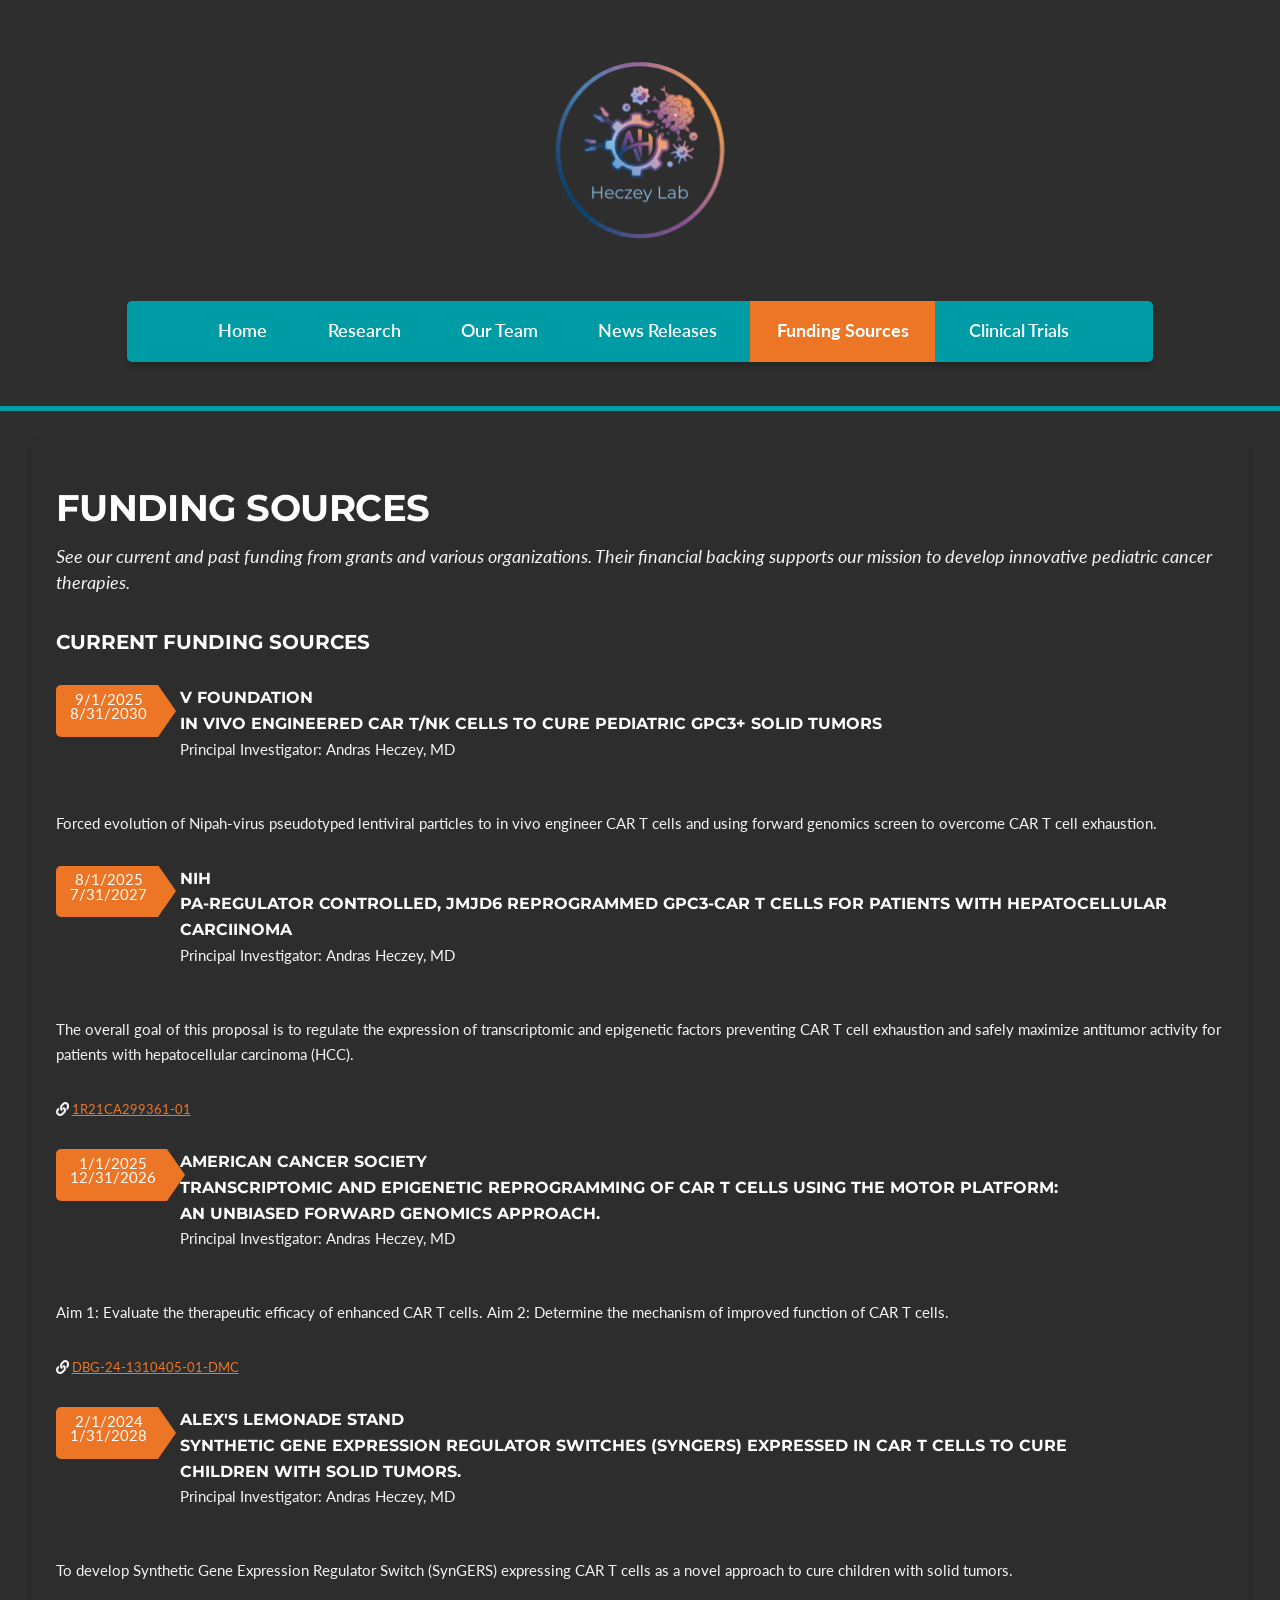
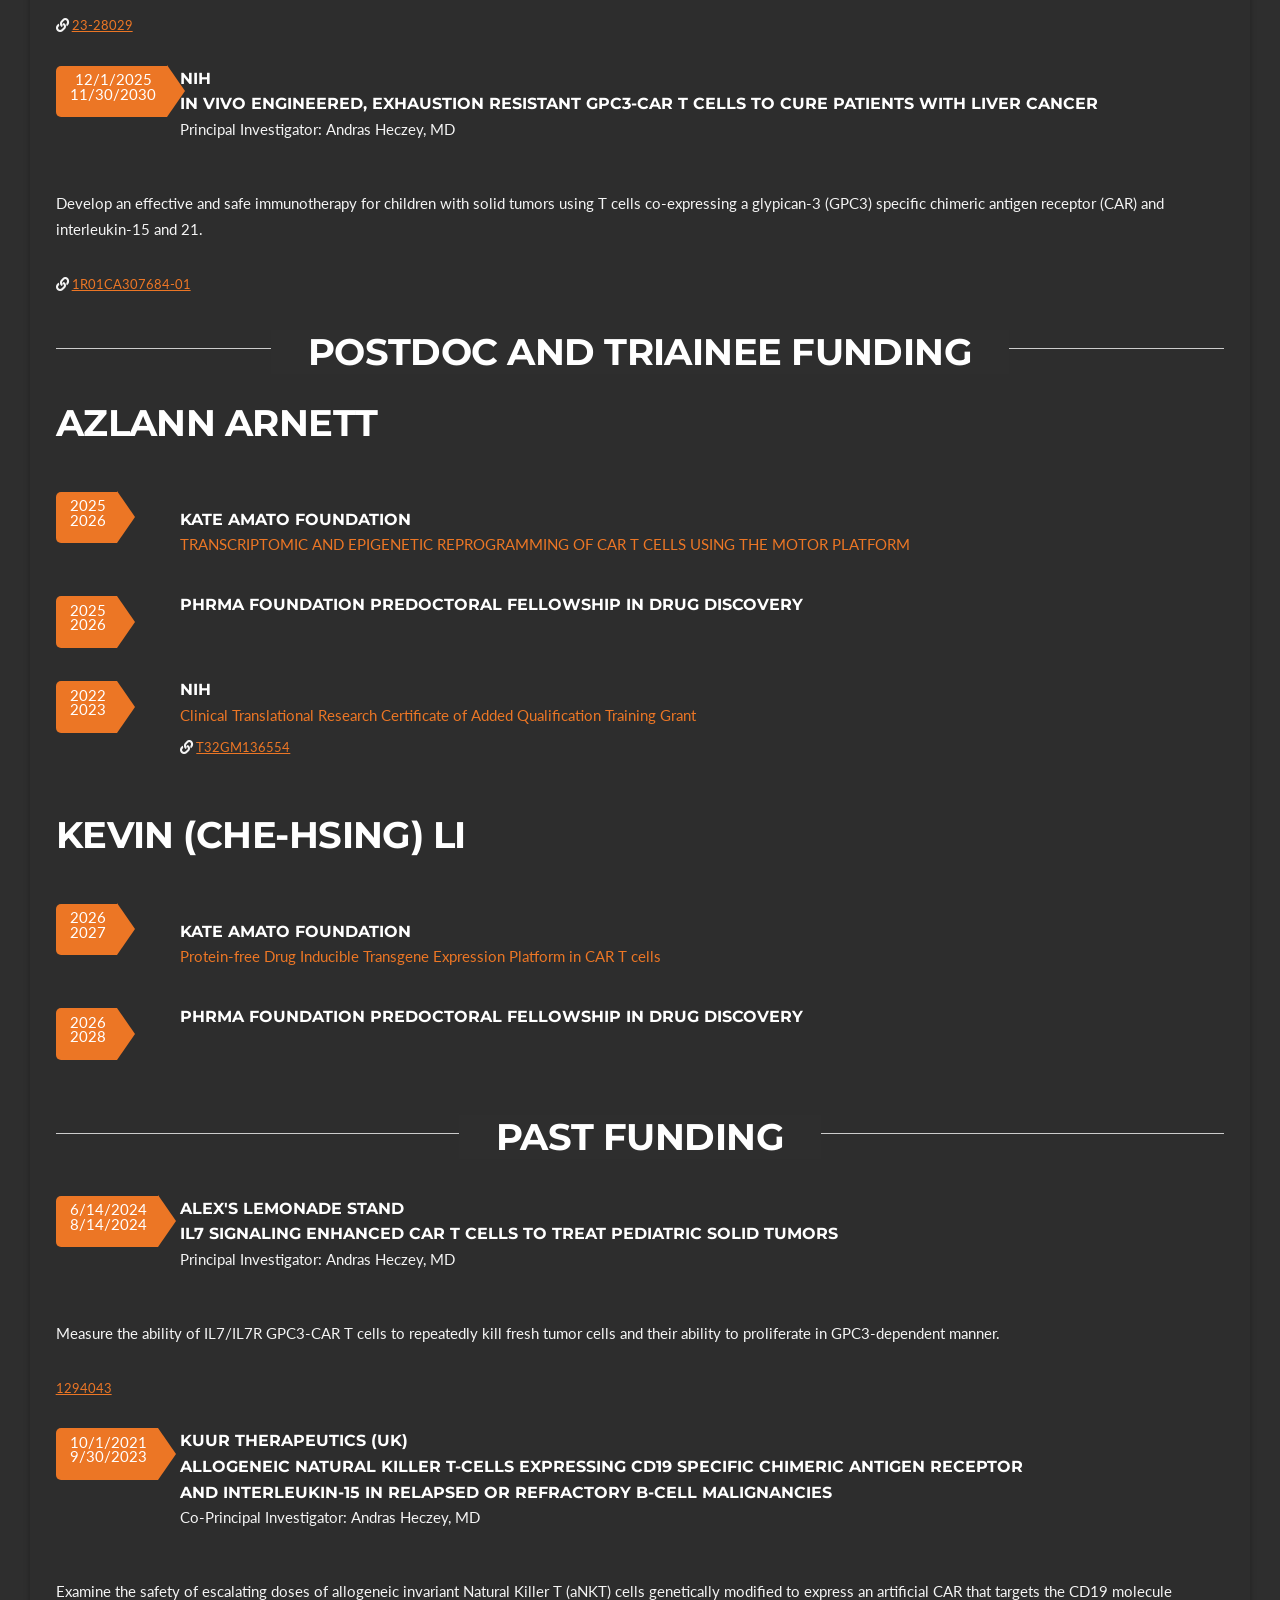
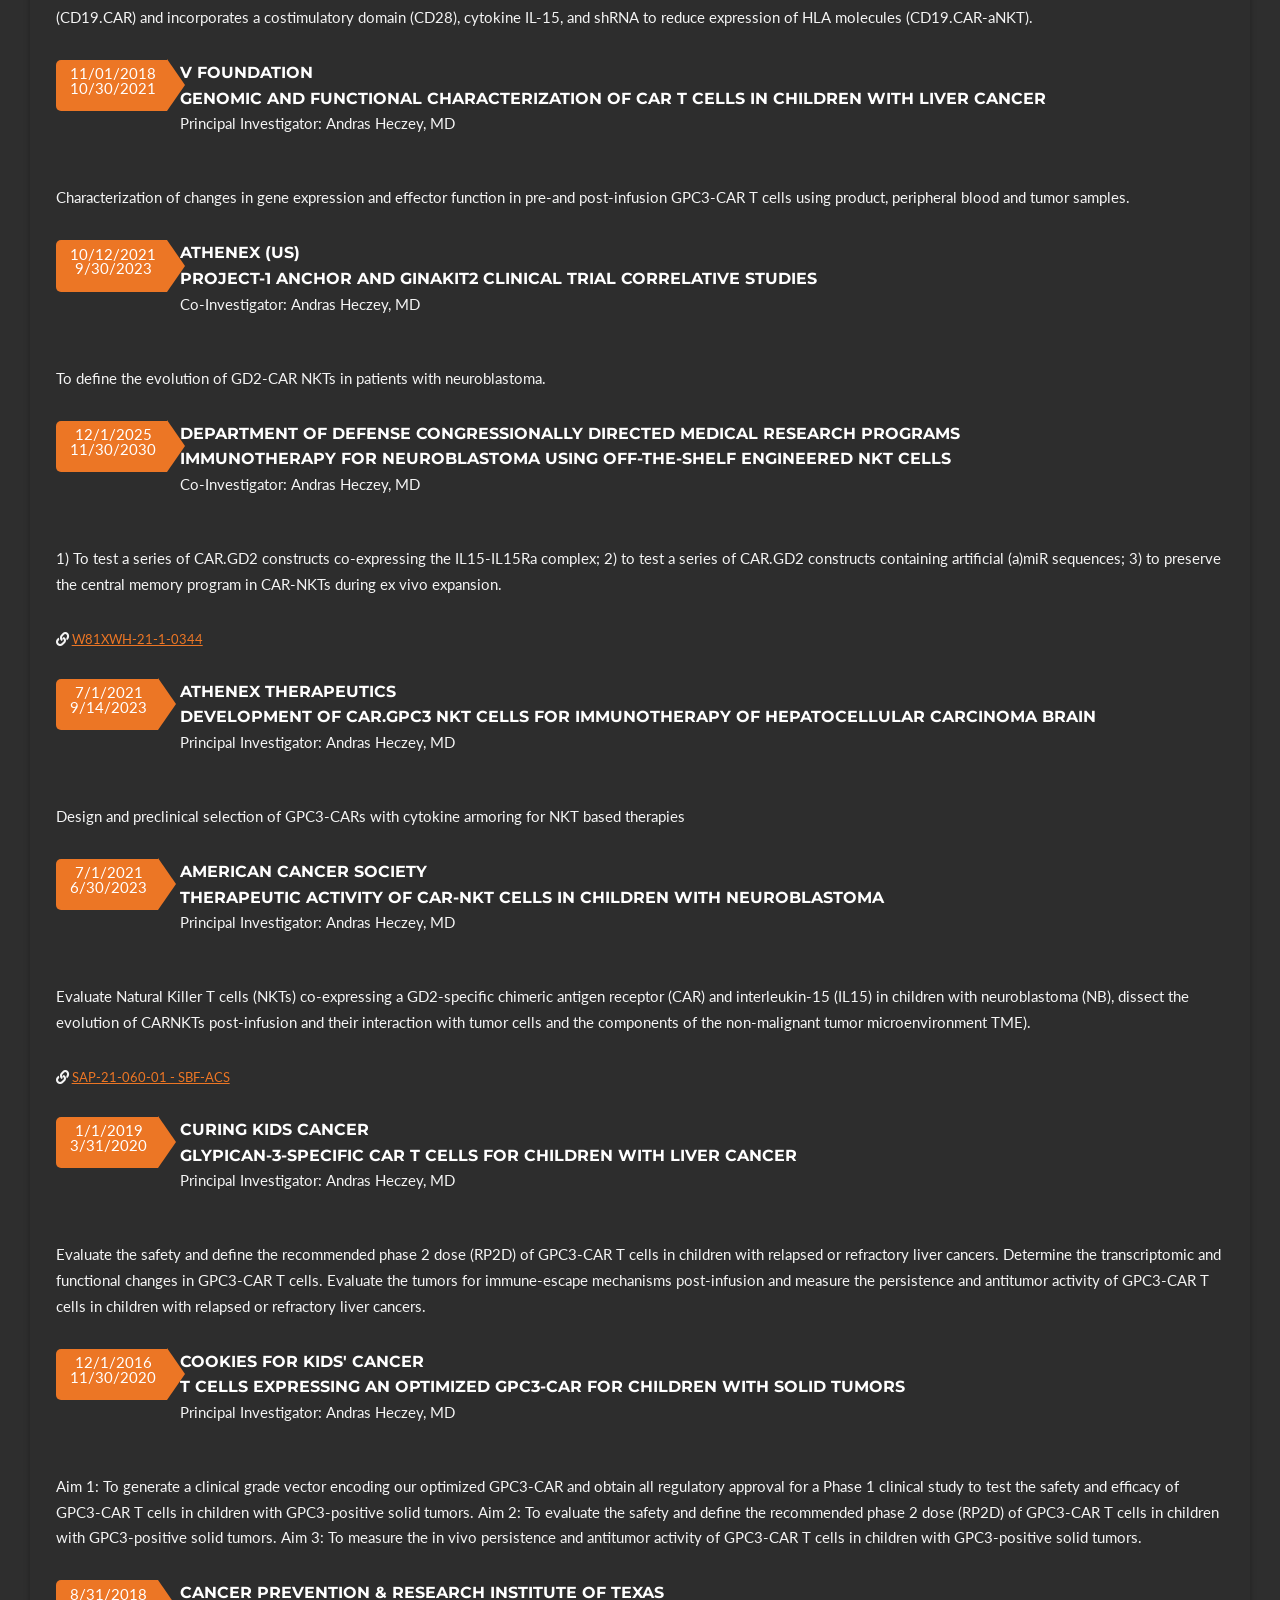
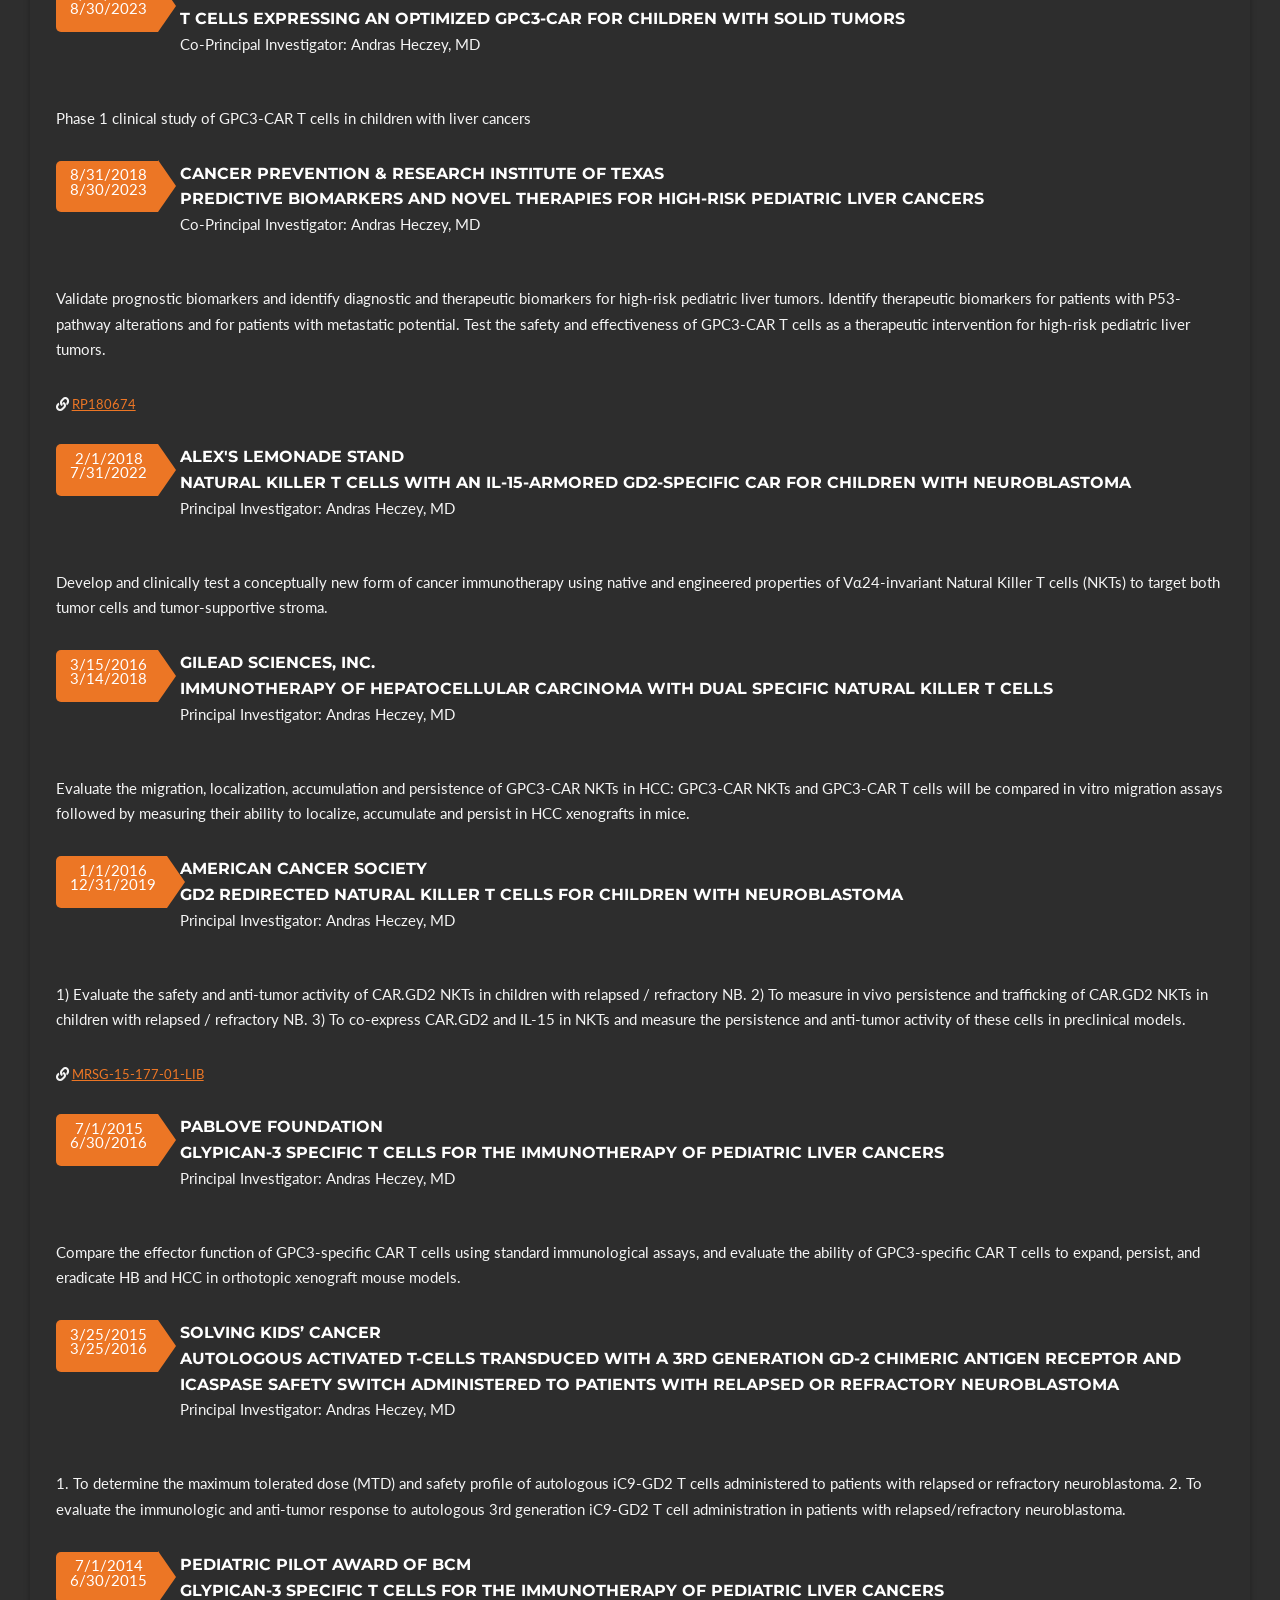
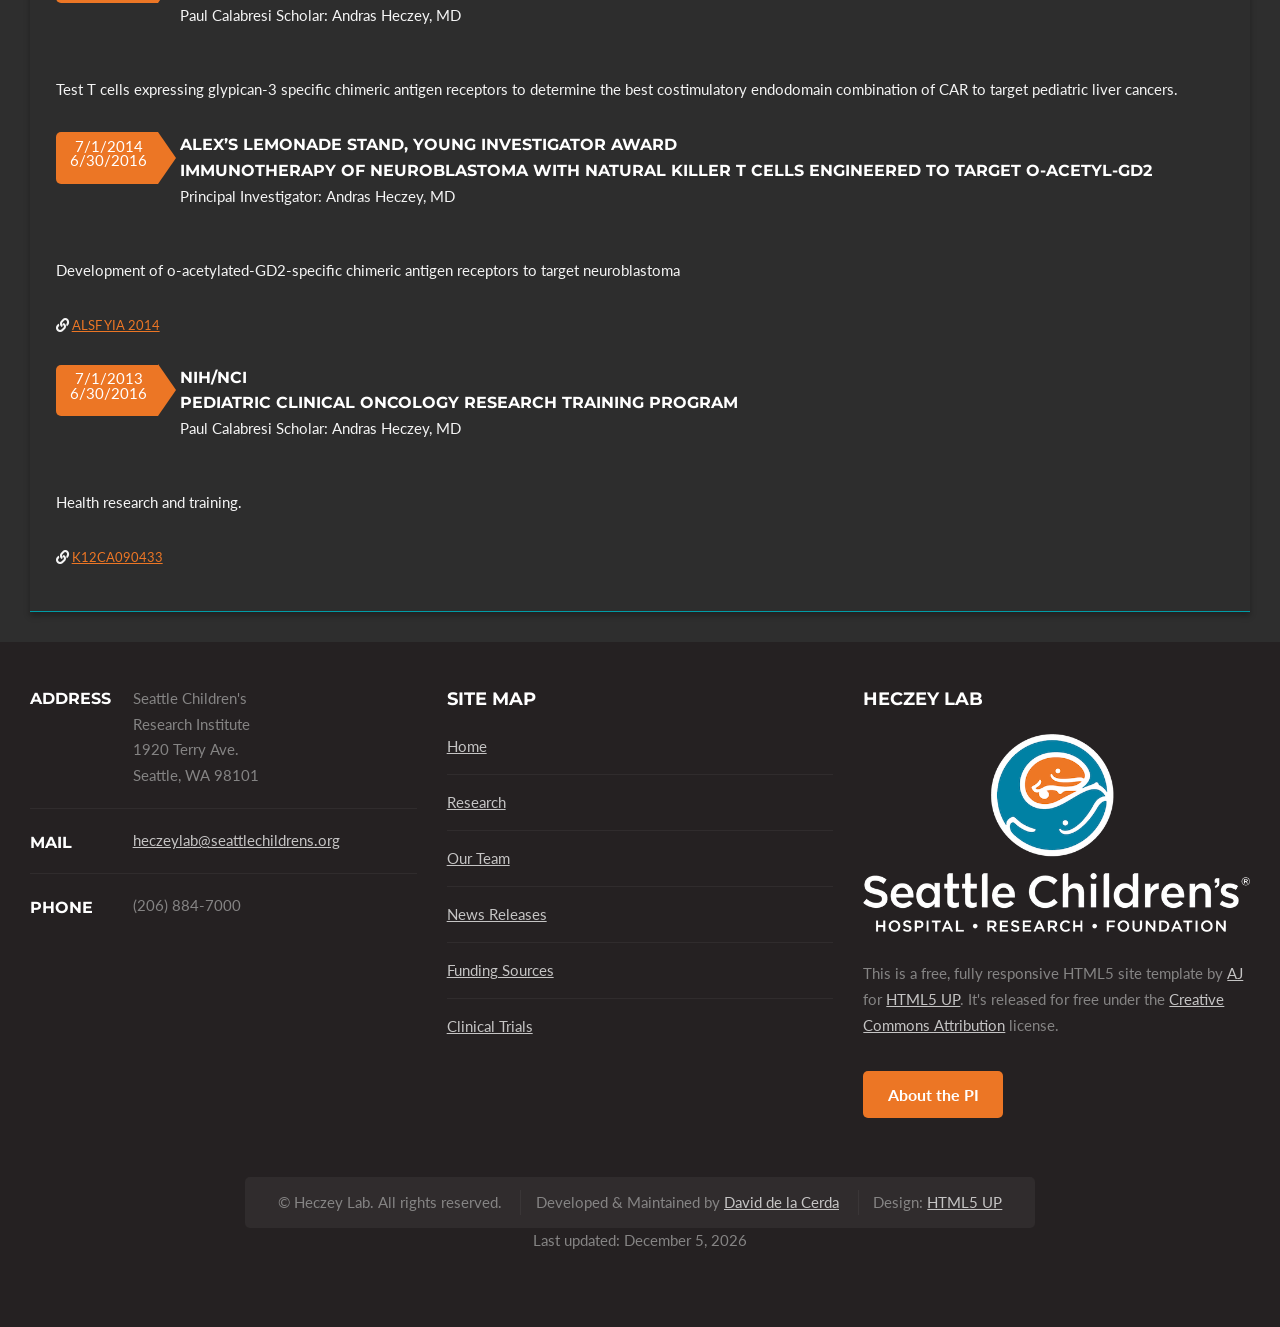
==== commit c377419c: "Updated site map, team headshot, and relevant links" ====
--- a/funding.html
+++ b/funding.html
@@ -494,11 +494,11 @@
 									</header>
 									<ul class="divided">
 										<li><a href="index.html">Home</a></li>
-										<li><a href="research.html">Research Areas</a></li>
+										<li><a href="research.html">Research</a></li>
 										<li><a href="people.html">Our Team</a></li>
-										<li><a href="trials.html">Clinical Trials</a></li>
 										<li><a href="news.html">News Releases</a></li>
 										<li><a href="funding.html">Funding Sources</a></li>
+										<li><a href="trials.html">Clinical Trials</a></li>
 									</ul>
 								</section>
 							</div>
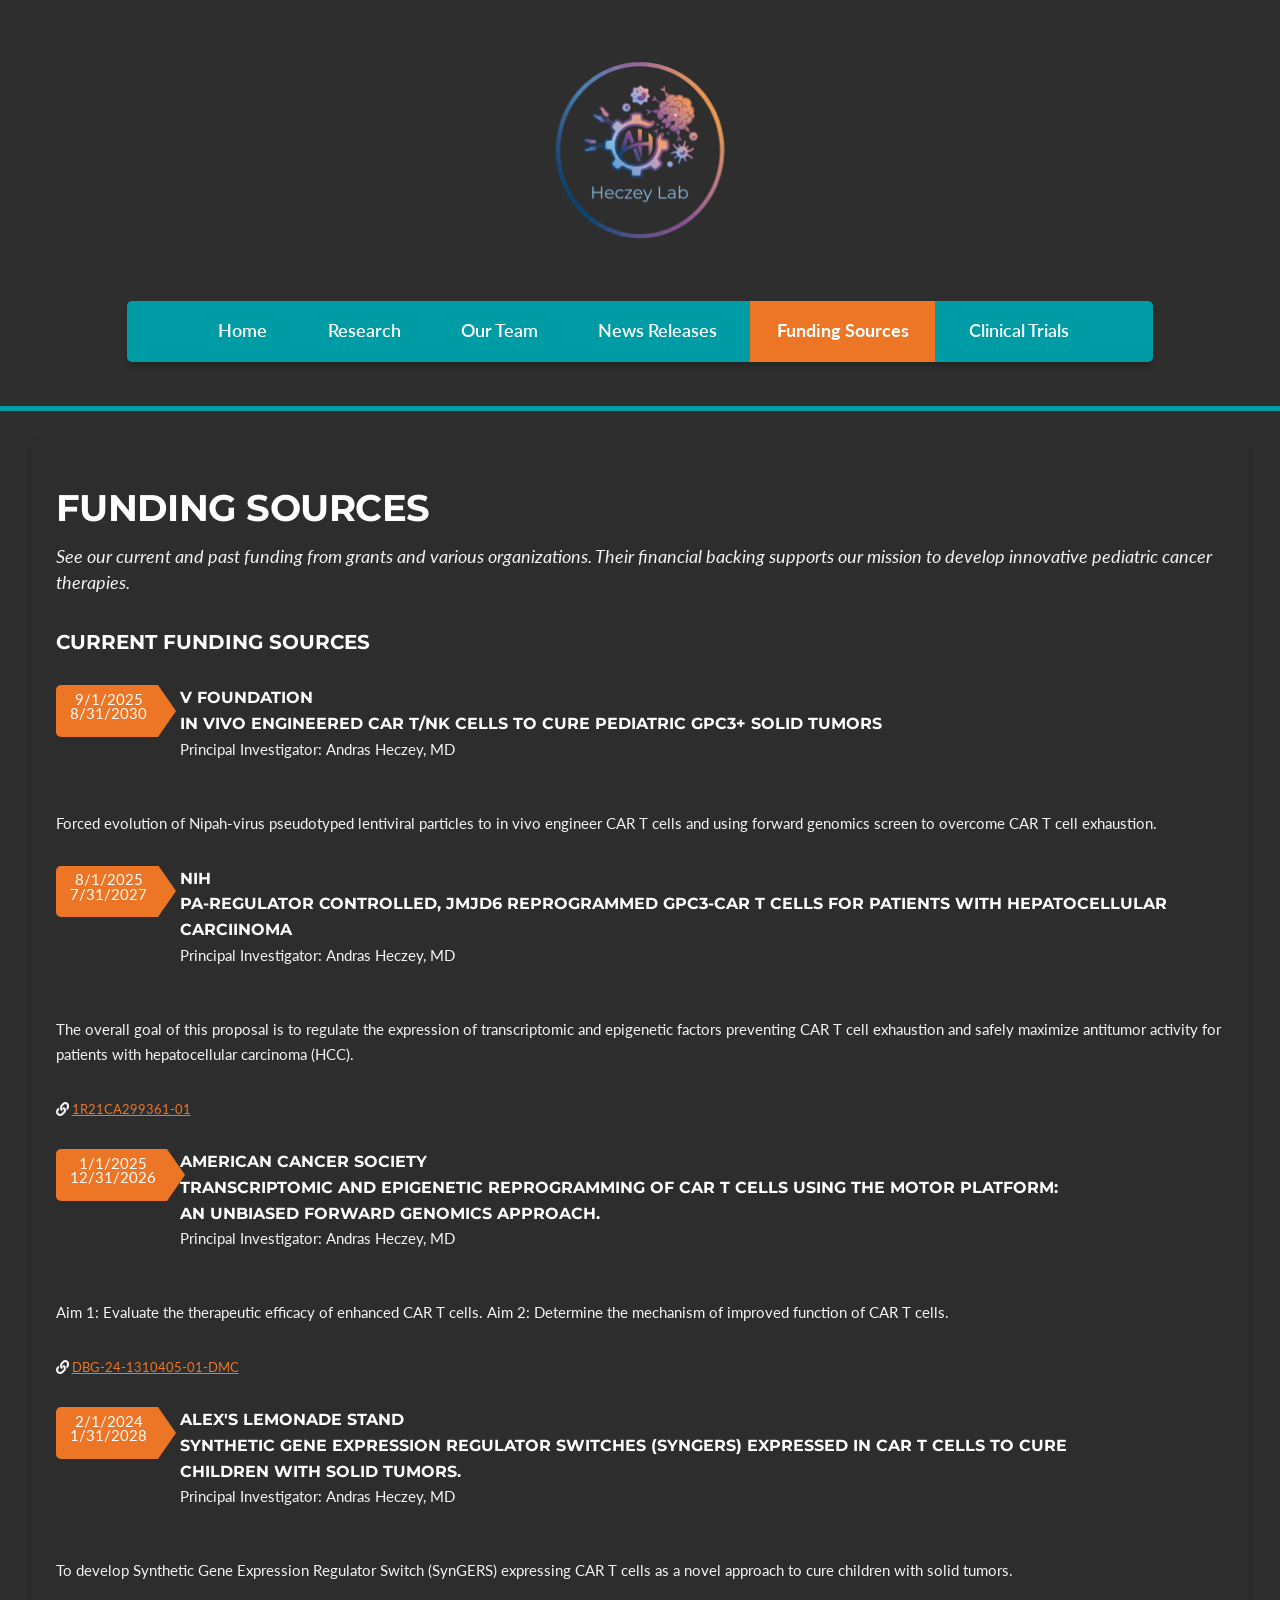
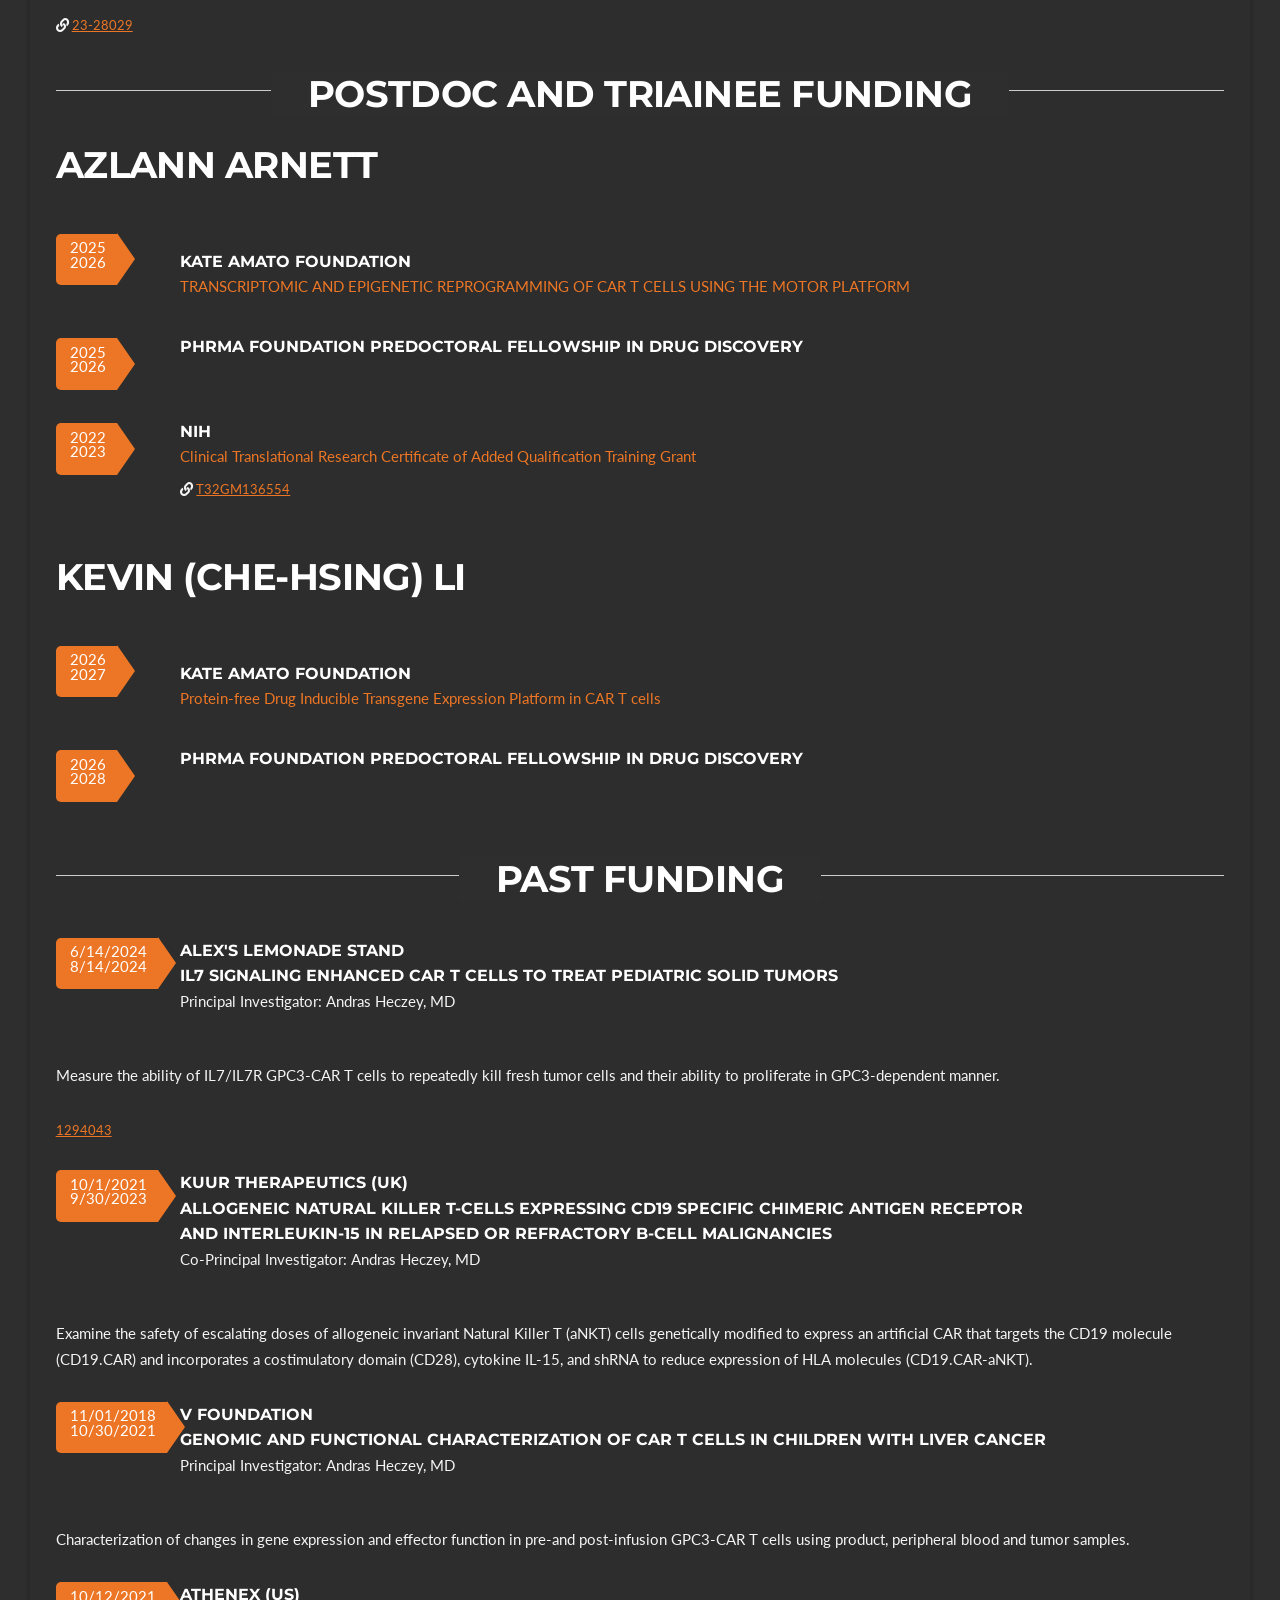
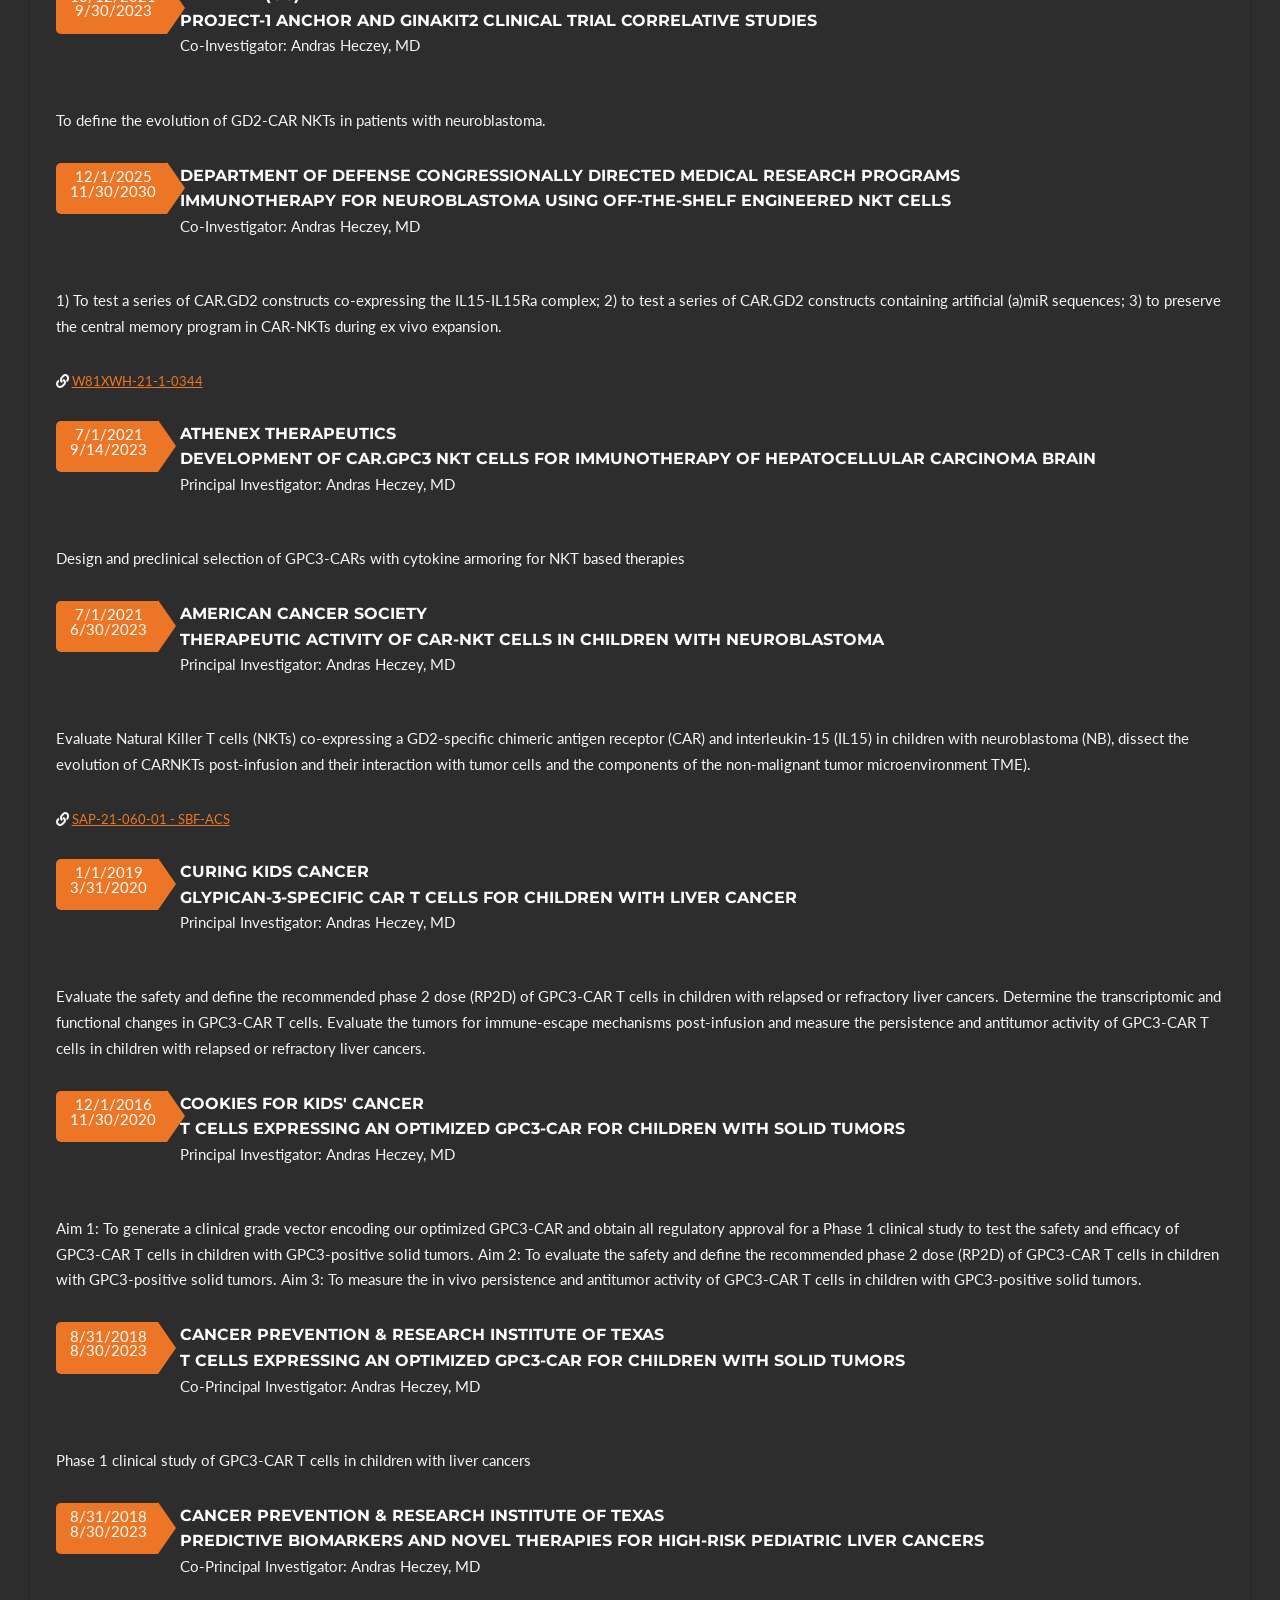
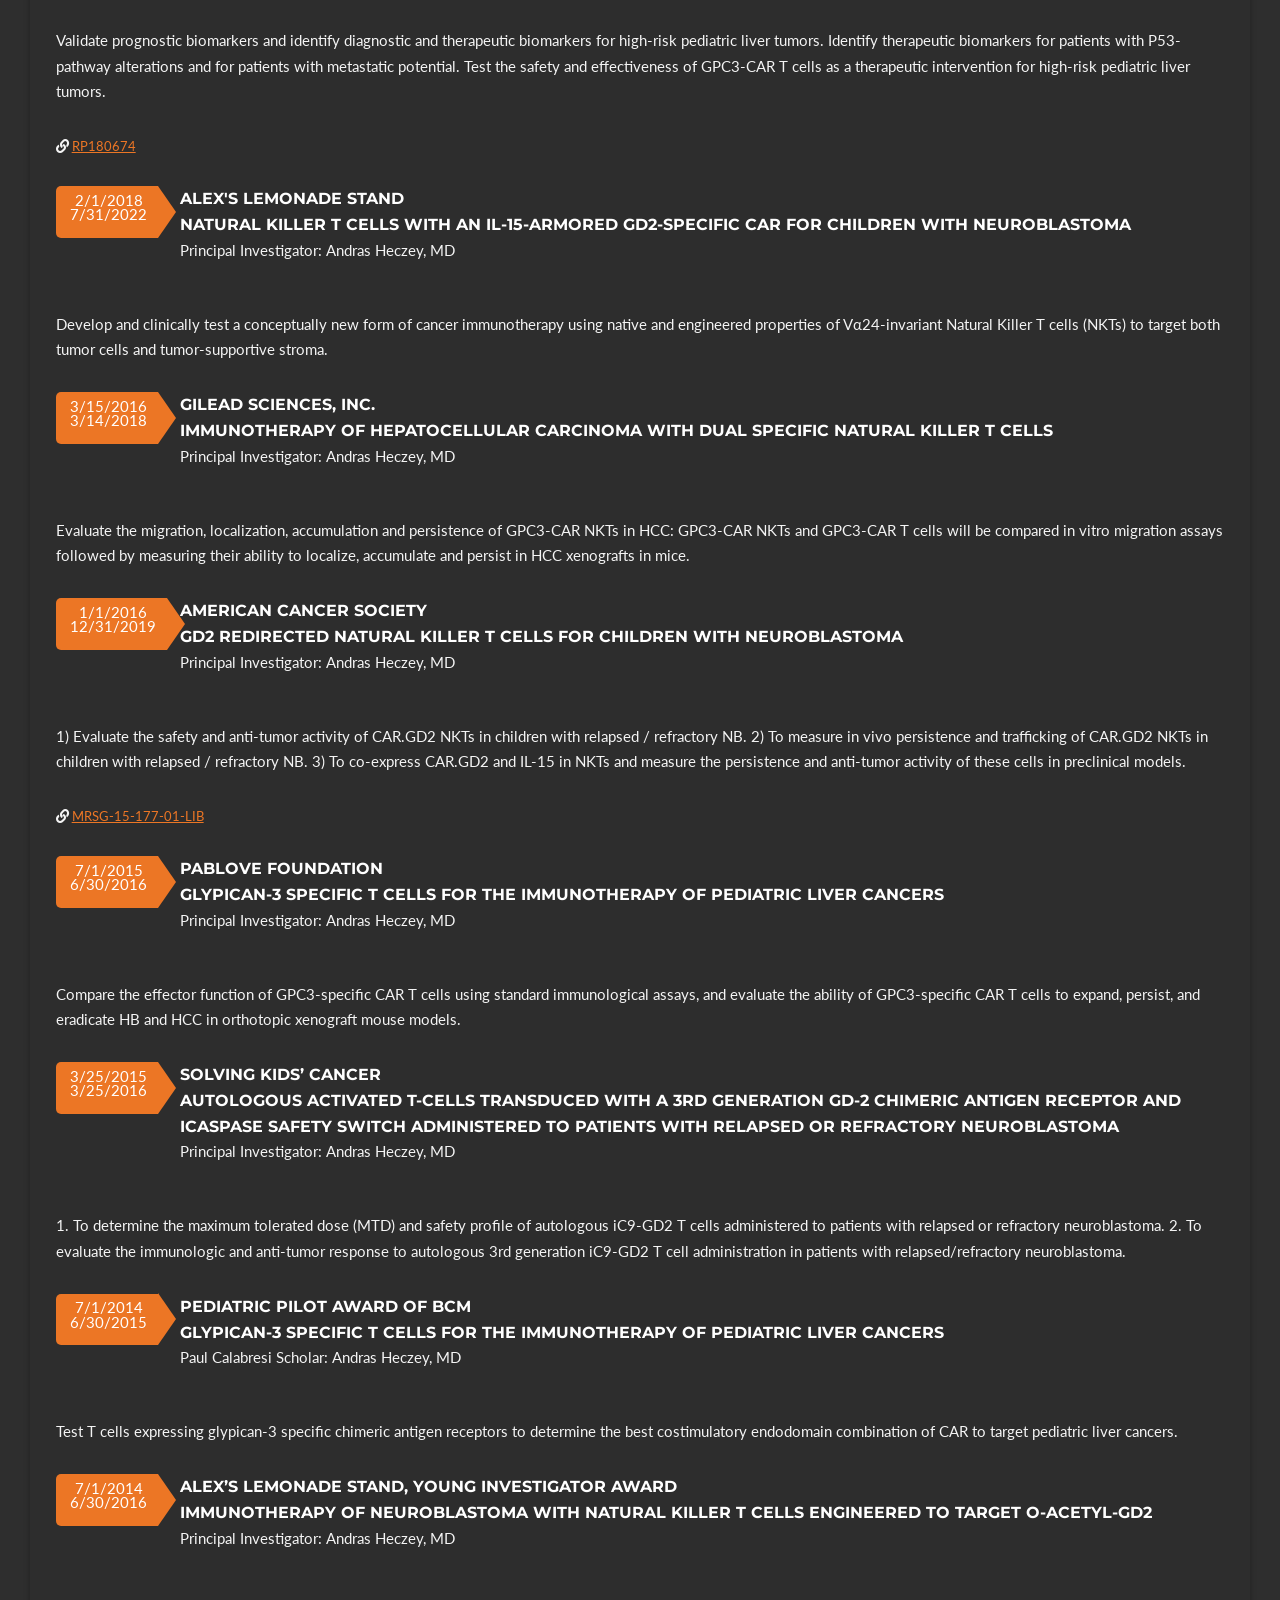
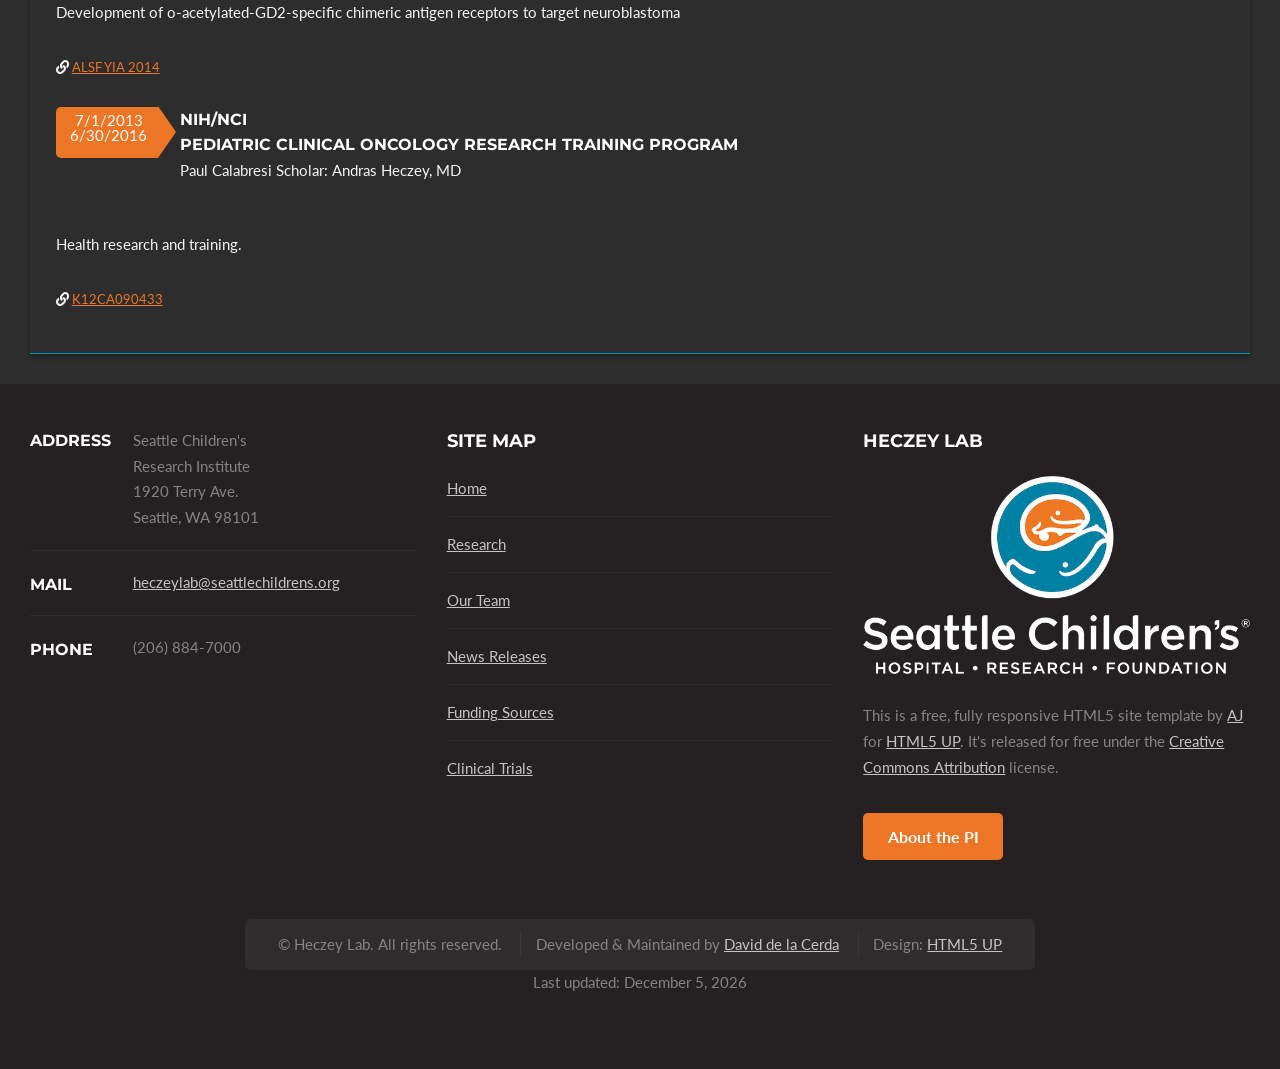
==== commit 9ad00afd: "Update funding.html" ====
--- a/funding.html
+++ b/funding.html
@@ -10,6 +10,7 @@
 		<meta charset="utf-8" />
 		<meta name="viewport" content="width=device-width, initial-scale=1, user-scalable=no" />
 		<link rel="stylesheet" href="assets/css/main.css" />
+		<link rel="icon" type="image/png" href="images/Heczey%20Lab%20logo%20v5.png" />
 	</head>
 	<body class="no-sidebar is-preload">
 		<div id="page-wrapper">
@@ -115,7 +116,8 @@
 									<i class="icon solid fa-link"></i> 
 									<a href="https://www.alexslemonade.org/where-money-goes/research/synthetic-gene-expression-regulator-switches-syngers-expressed-car-t-cells" target="_blank">23-28029</a>
 								</p>
-									
+								
+								<!--
 								<ul class="dates">
 									<li>
 										<span class="date">12/1/2025<br>11/30/2030</span>
@@ -131,7 +133,7 @@
 									<i class="icon solid fa-link"></i> 
 									<a href="https://reporter.nih.gov/search/asx8vz_rN0y1gbm1dQ15dg/project-details/10365251#description" target="_blank">1R01CA307684-01</a>
 								</p>
-									
+								-->	
 							</section>
 							
 							<header class="major">
--- a/assets/css/main.css
+++ b/assets/css/main.css
@@ -2422,7 +2422,17 @@
 
 		/* 3. Give it a forced height since the text is gone */
 		/* Increase this number (e.g., 500px, 600px) to show more of the image top-to-bottom */
-		min-height: 500px;
+		min-height: 400px;
+	}
+	/* This tells the browser: "If the screen is 736px wide or smaller, apply these new rules!" */
+	@media screen and (max-width: 736px) {
+		#banner {
+			/* Shrinks the banner so users don't have to scroll forever to get to the content */
+			min-height: 300px; 
+
+			/* Optional: Reduces the top margin so there isn't a massive gap on mobile */
+			margin-top: 2em; 
+		}
 	}
 
 		#banner header {
@@ -2652,7 +2662,7 @@
 		/* Basic */
 
 			body, input, textarea, select {
-				font-size: 12pt;
+				font-size: 14pt;
 			}
 
 	}
@@ -3005,7 +3015,7 @@
 		/* Basic */
 
 			body, input, textarea, select {
-				font-size: 11pt;
+				font-size: 14pt;
 			}
 
 			h2, h3, h4, h5, h6 {
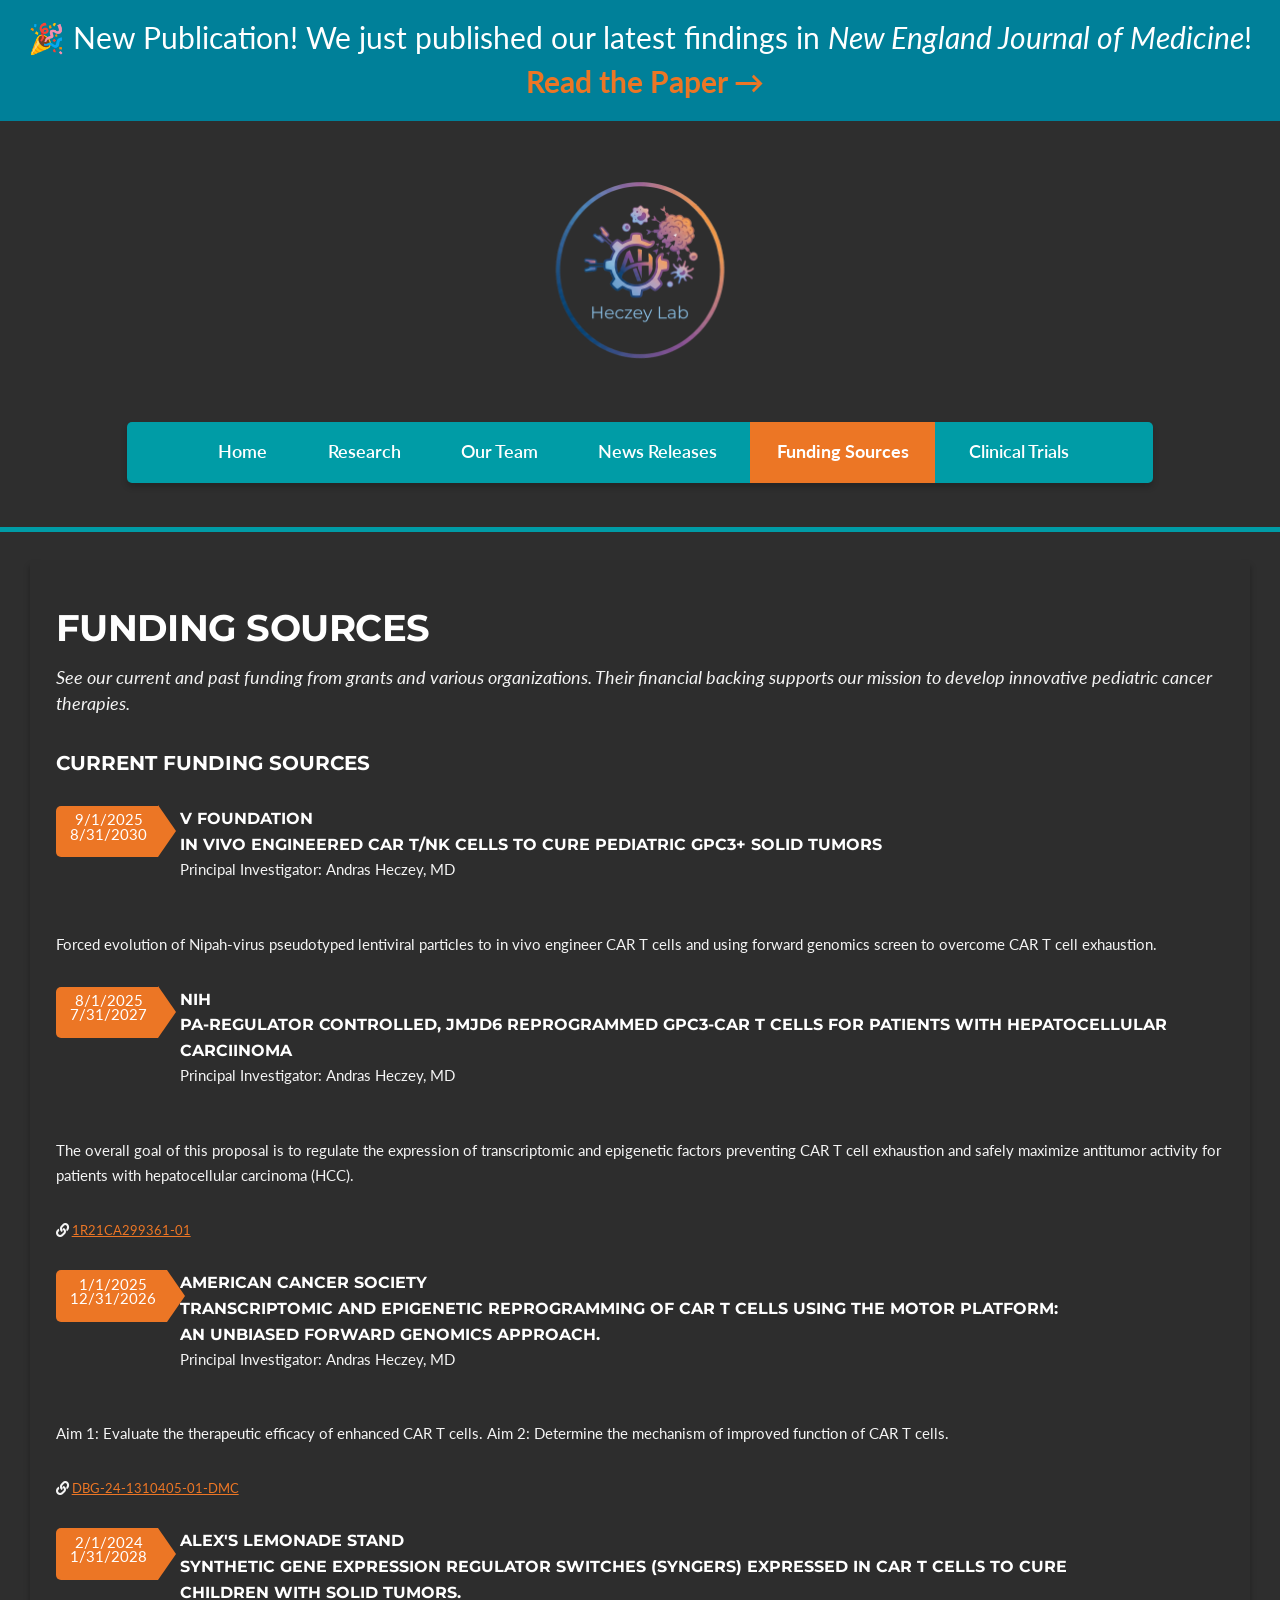
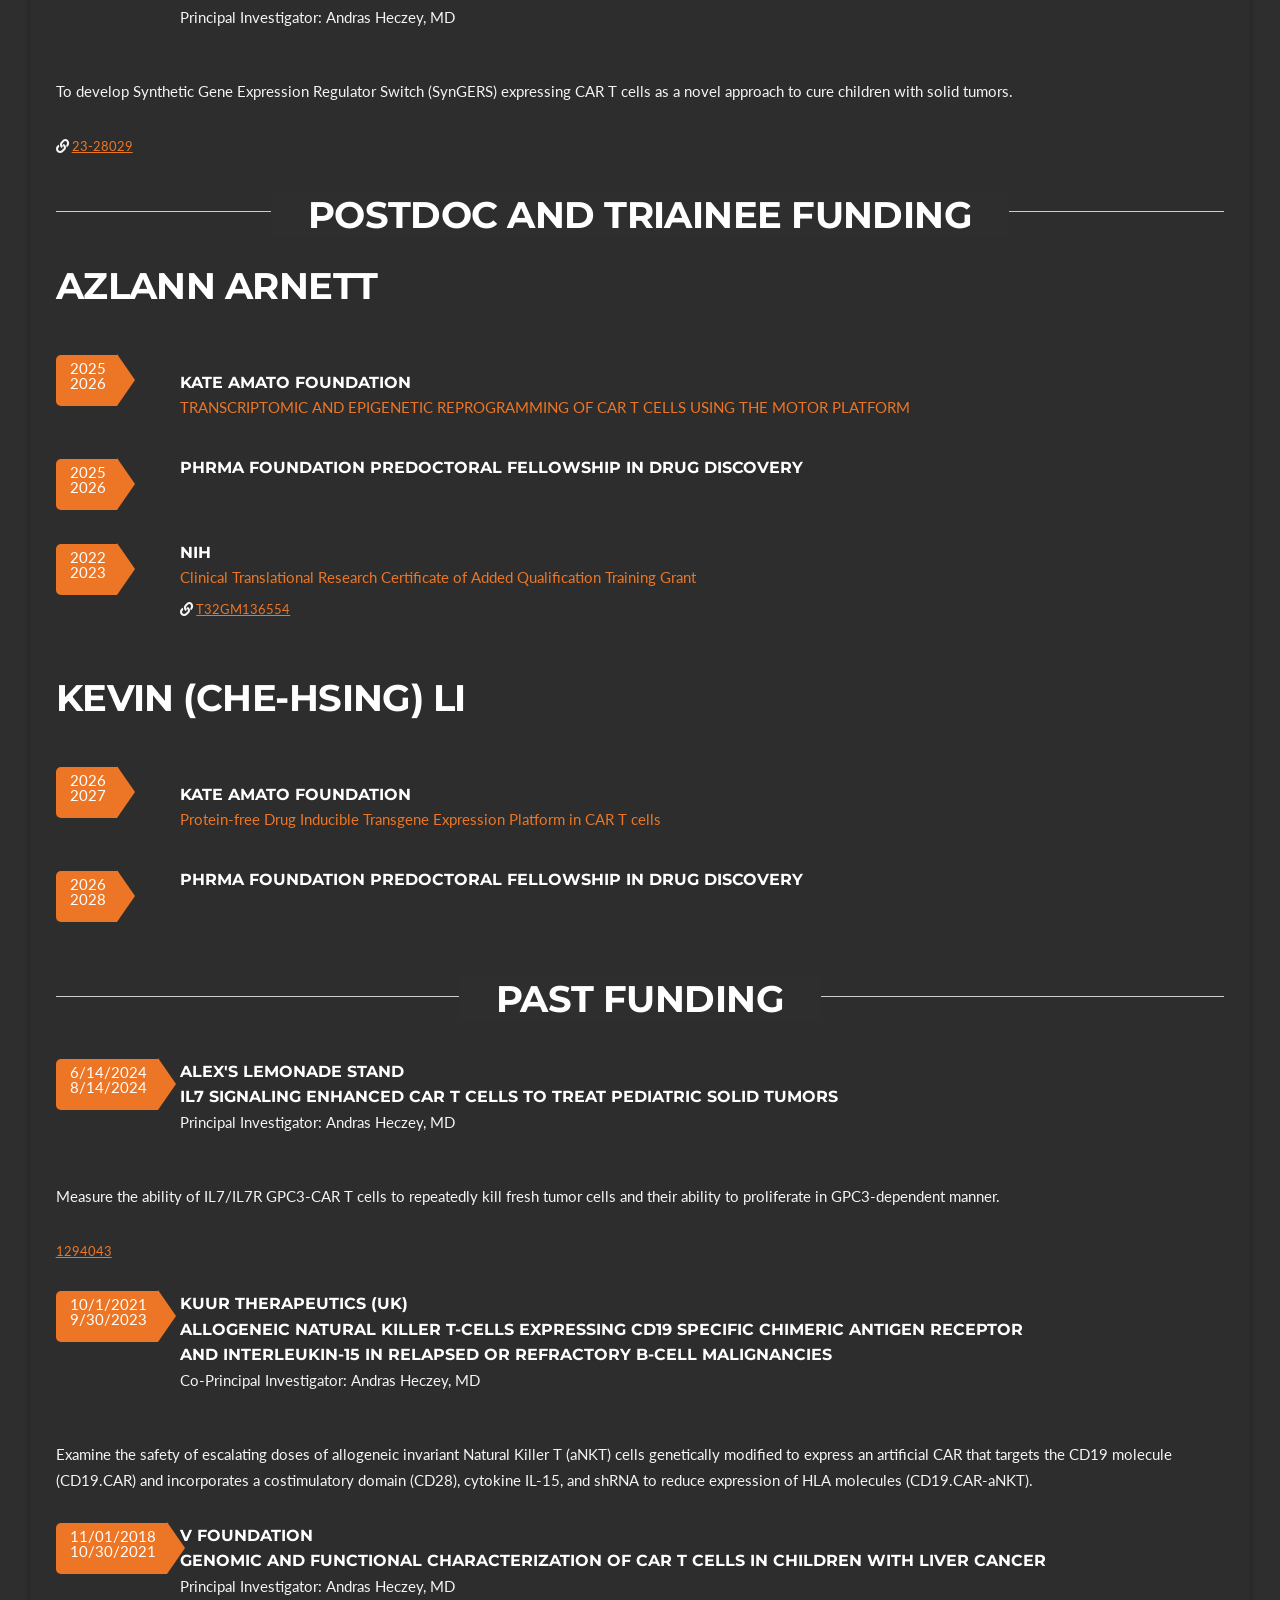
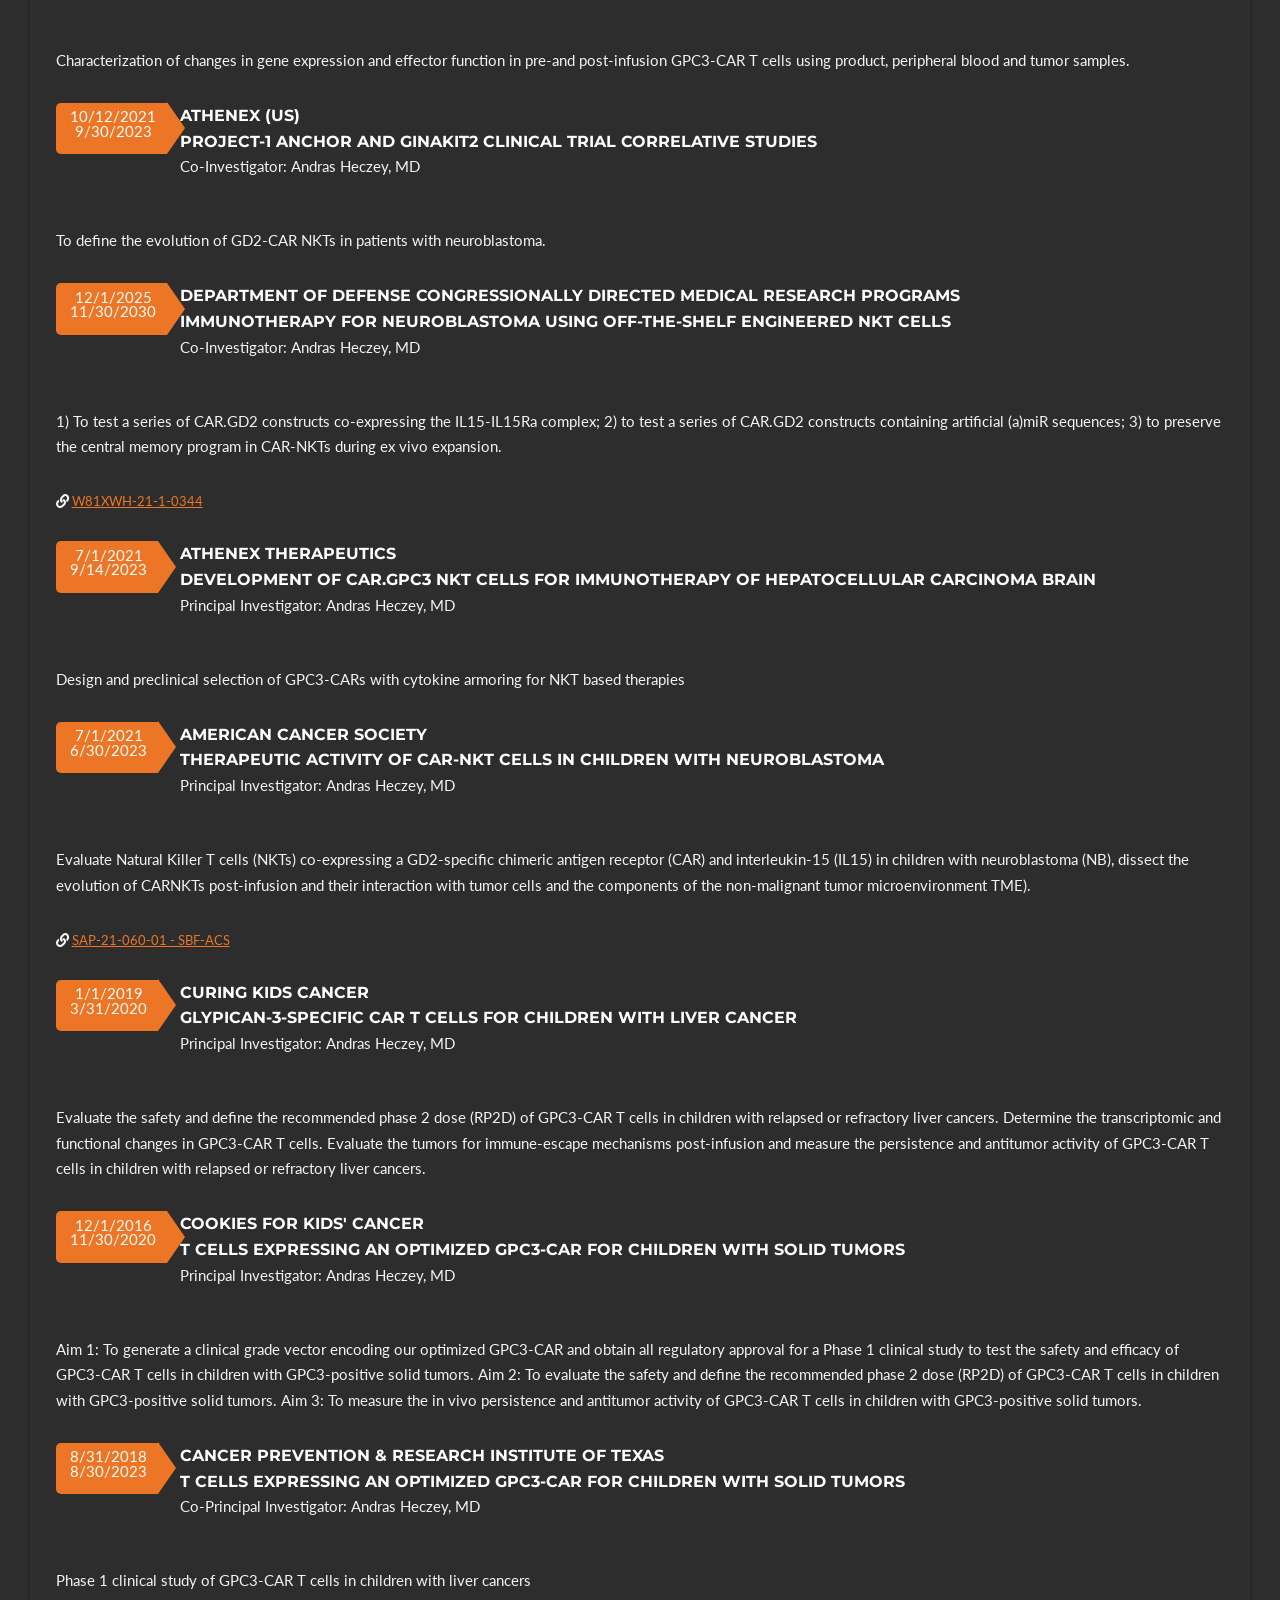
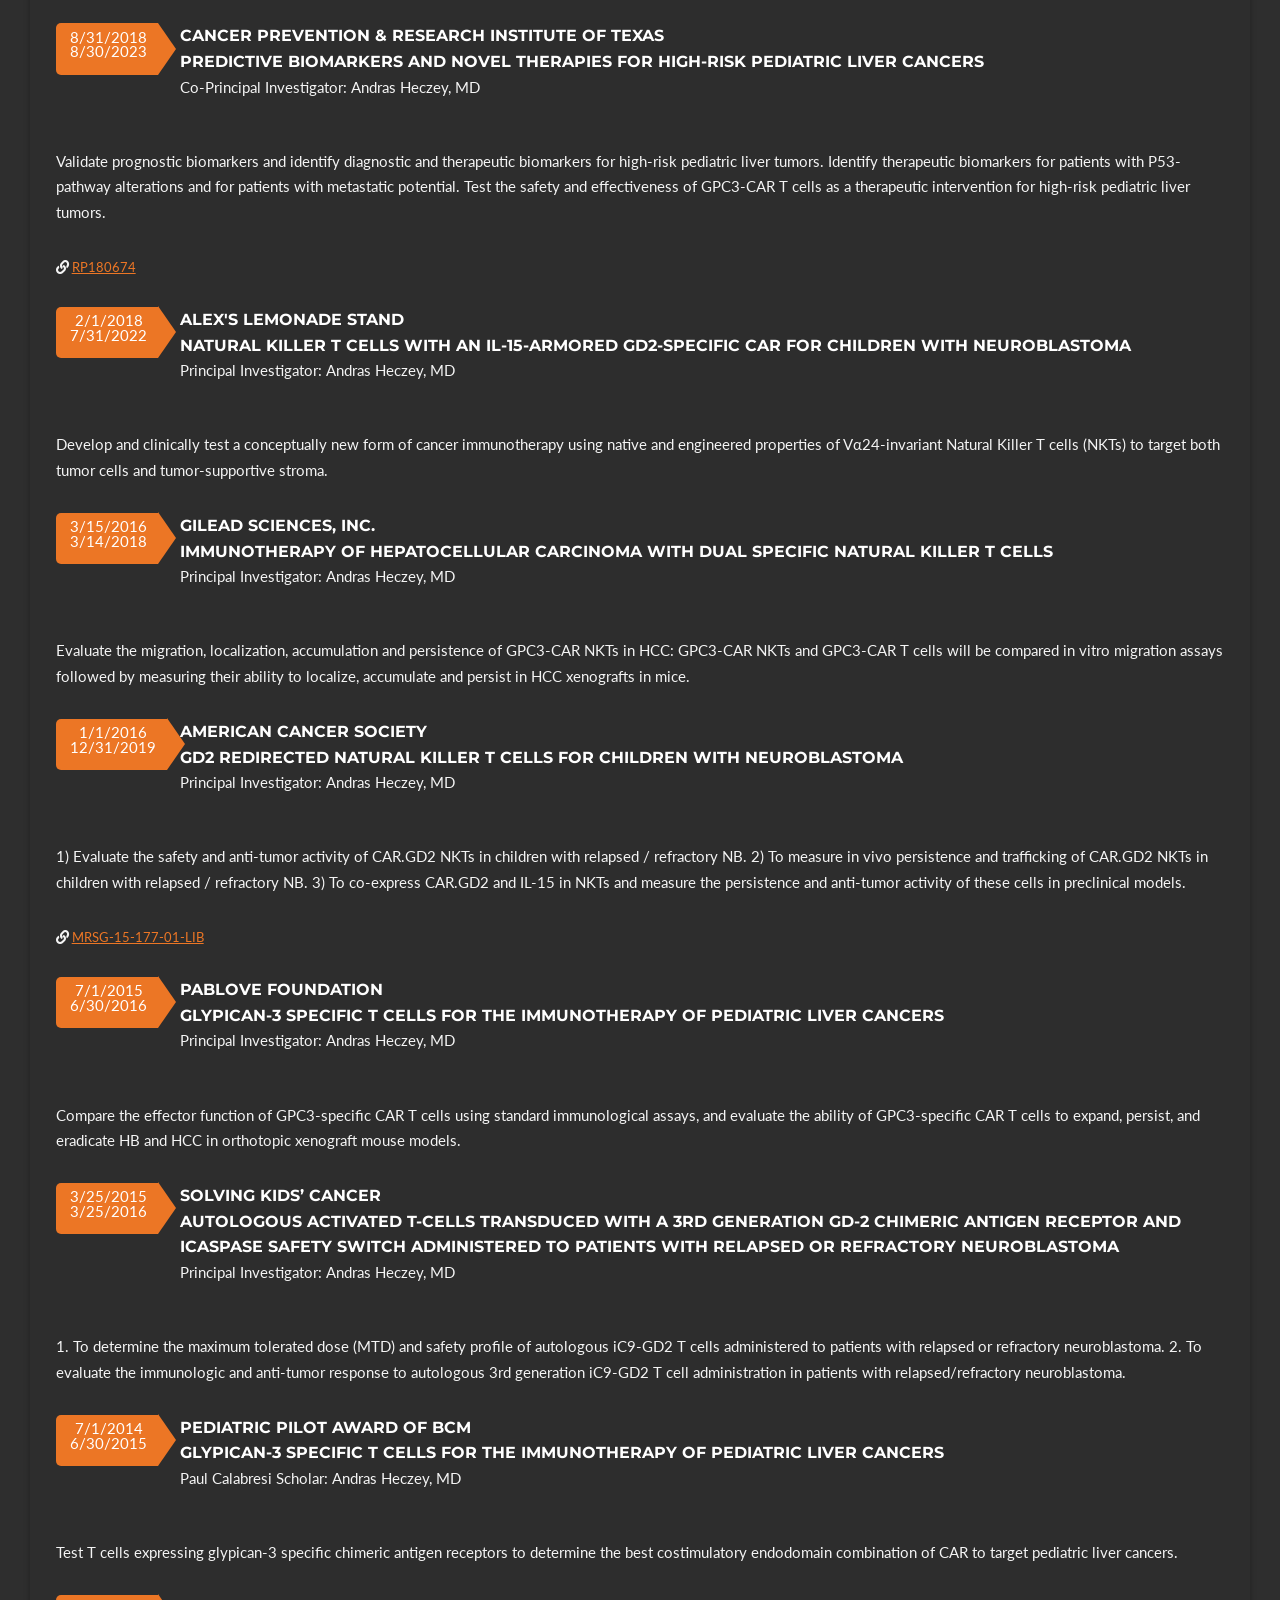
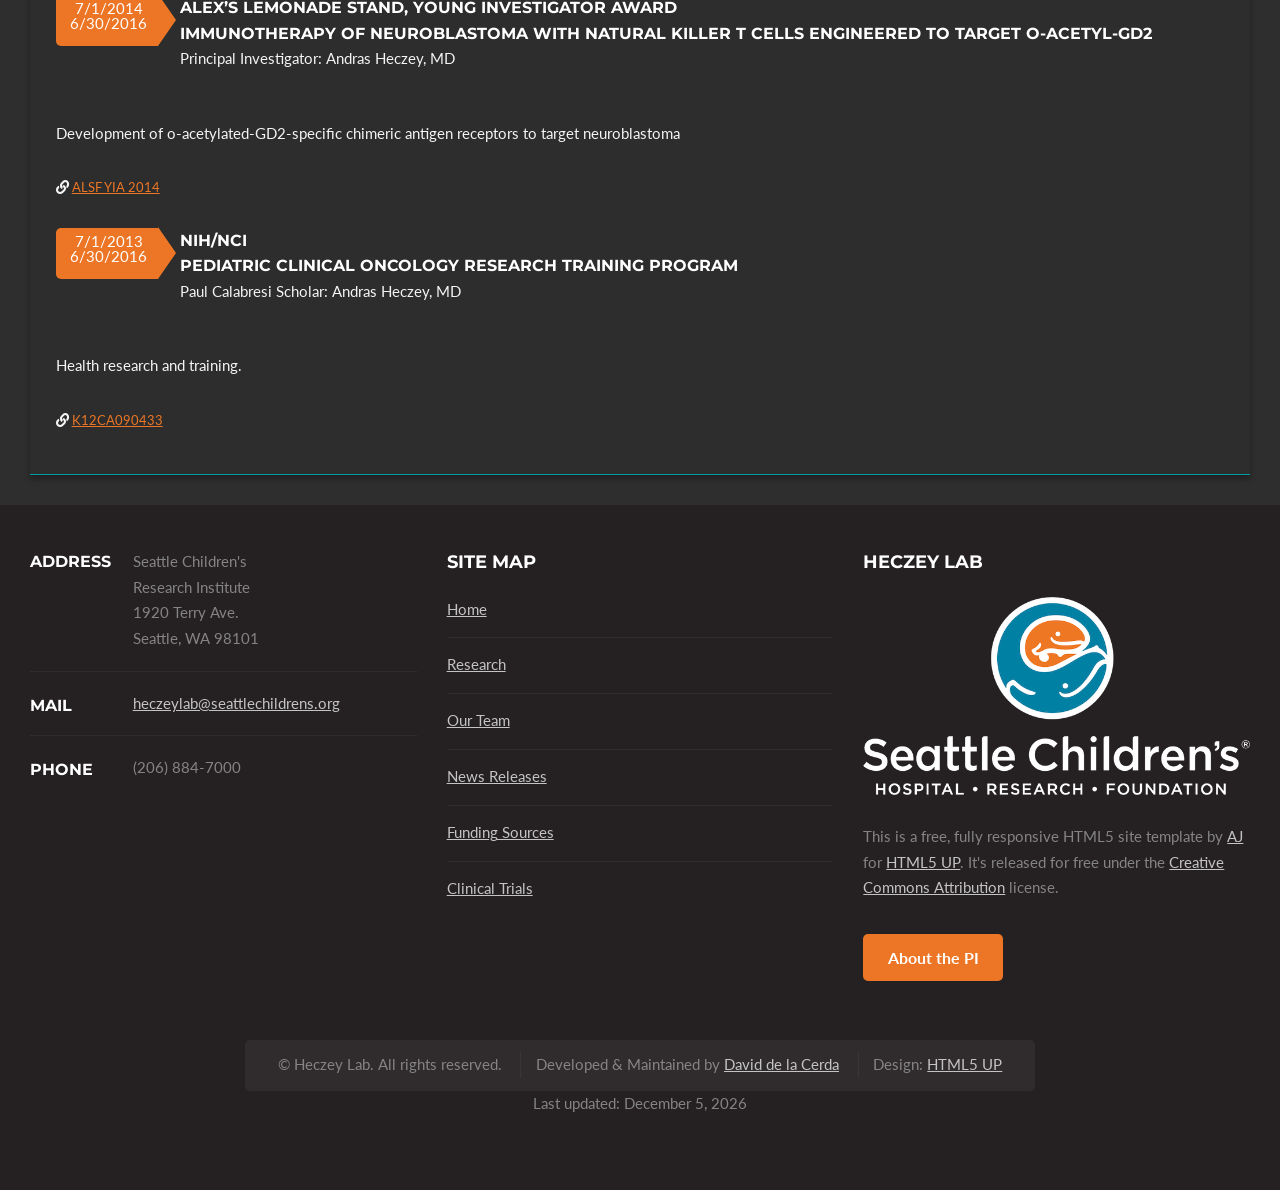
==== commit 8e57781e: "announcement banner Making the banners for pages that announce new paper. URL goes to journal until " ====
--- a/funding.html
+++ b/funding.html
@@ -10,10 +10,14 @@
 		<meta charset="utf-8" />
 		<meta name="viewport" content="width=device-width, initial-scale=1, user-scalable=no" />
 		<link rel="stylesheet" href="assets/css/main.css" />
-		<link rel="icon" type="image/png" href="images/Heczey%20Lab%20logo%20v5.png" />
+		<link rel="icon" type="image/png" href="images/heczey_lab_favicon.png" />
 	</head>
 	<body class="no-sidebar is-preload">
 		<div id="page-wrapper">
+		<div class="lab-banner-classic">
+	 		<strong>🎉 New Publication!</strong> We just published our latest findings in <em>New England Journal of Medicine</em>!
+			<a href="https://www.nejm.org/" target="_blank">Read the Paper &rarr;</a>
+		</div>
 
 			<!-- Header -->
 				<section id="header">
--- a/assets/css/main.css
+++ b/assets/css/main.css
@@ -2459,6 +2459,35 @@
 				margin: 0;
 				font-size: 2.0em;
 			}
+
+/* Global Top Banner */
+.lab-banner-classic {
+	background-color: #008099;
+	color: #ffffff;
+	text-align: center;
+	padding: 16px 20px;          /* Increased padding for vertical height */
+	font-size: 1.85rem;           /* Scaled up text size */
+	line-height: 1.5;
+	box-shadow: 0 2px 8px rgba(0, 0, 0, 0.15);
+}
+
+.lab-banner-classic strong {
+	color: #ffffff;
+}
+
+.lab-banner-classic a {
+	color: #ec7625;
+	font-weight: bold;
+	text-decoration: none;
+	margin-left: 10px;
+	white-space: nowrap;          /* Keeps link arrow on the same line */
+}
+
+.lab-banner-classic a:hover {
+	text-decoration: underline;
+	color: #ff9d5c;              /* Slightly brighter orange on hover */
+}
+
 
 /* Intro */
 
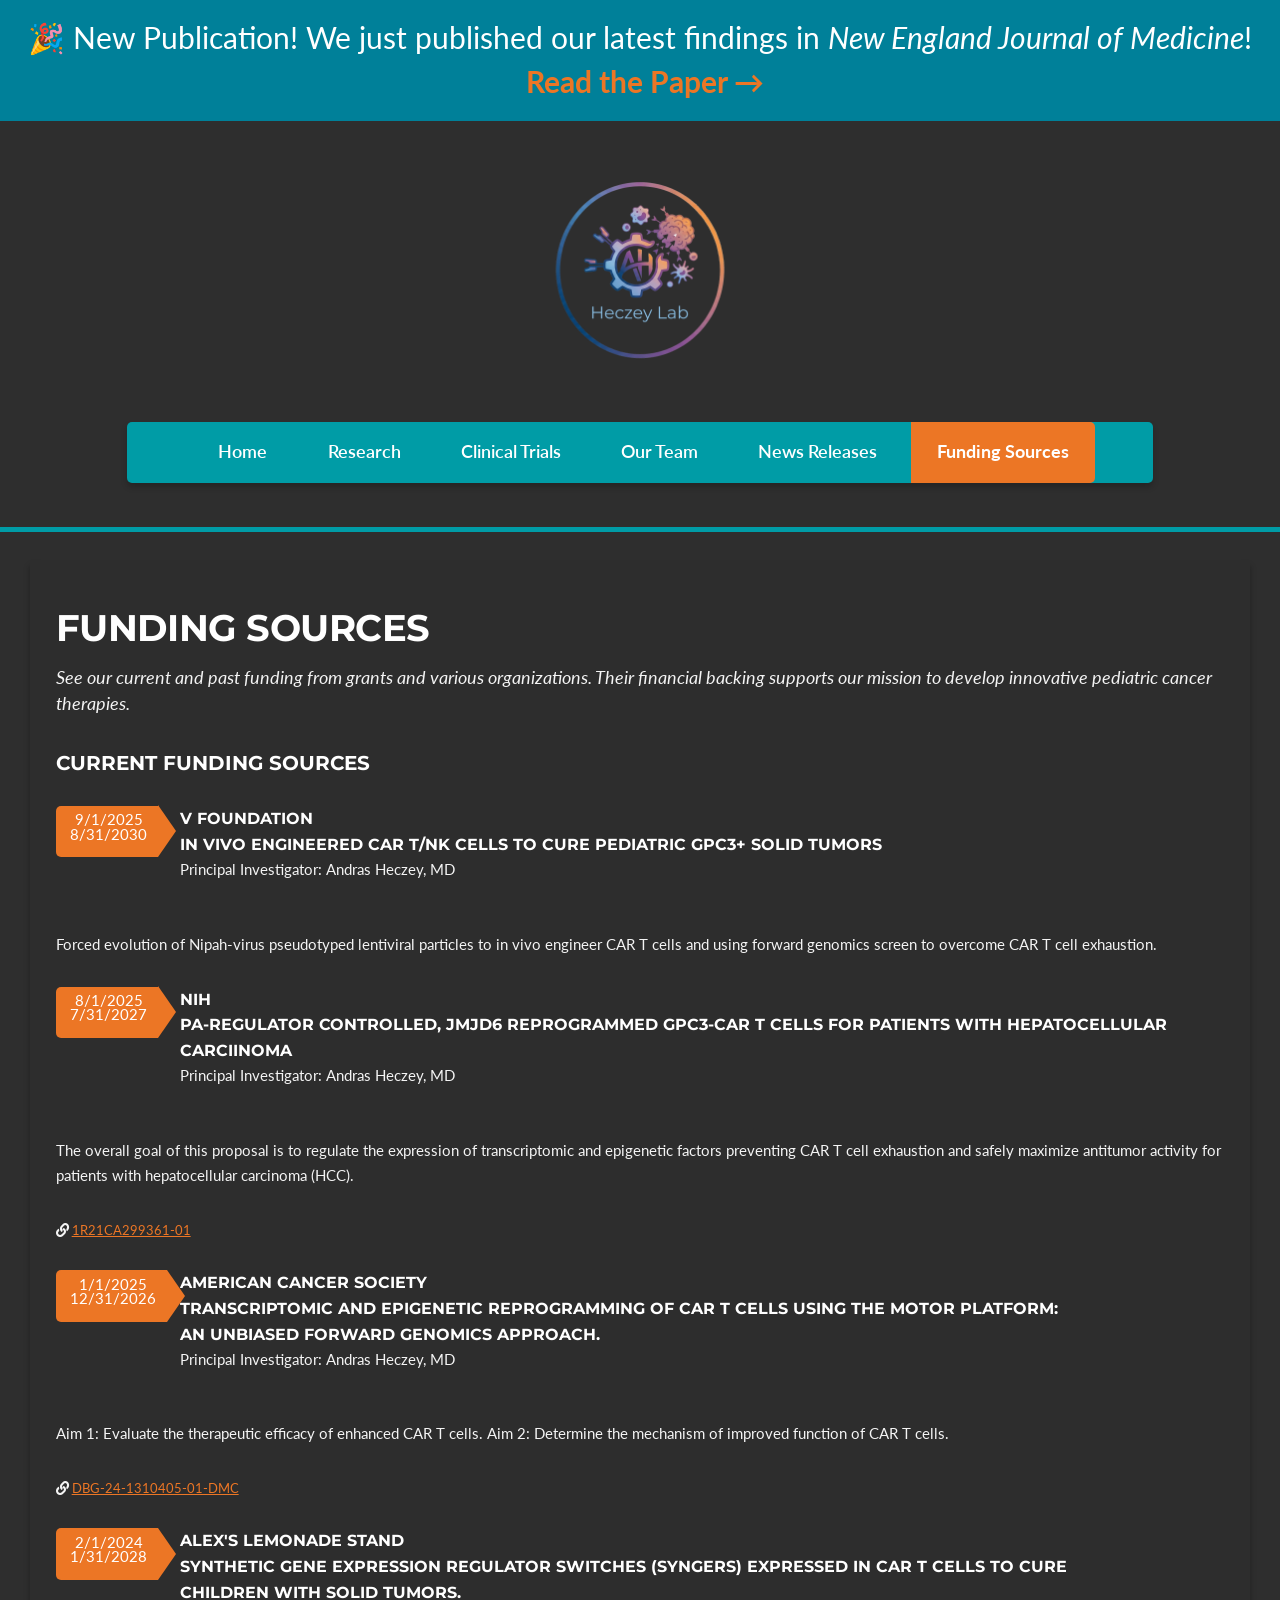
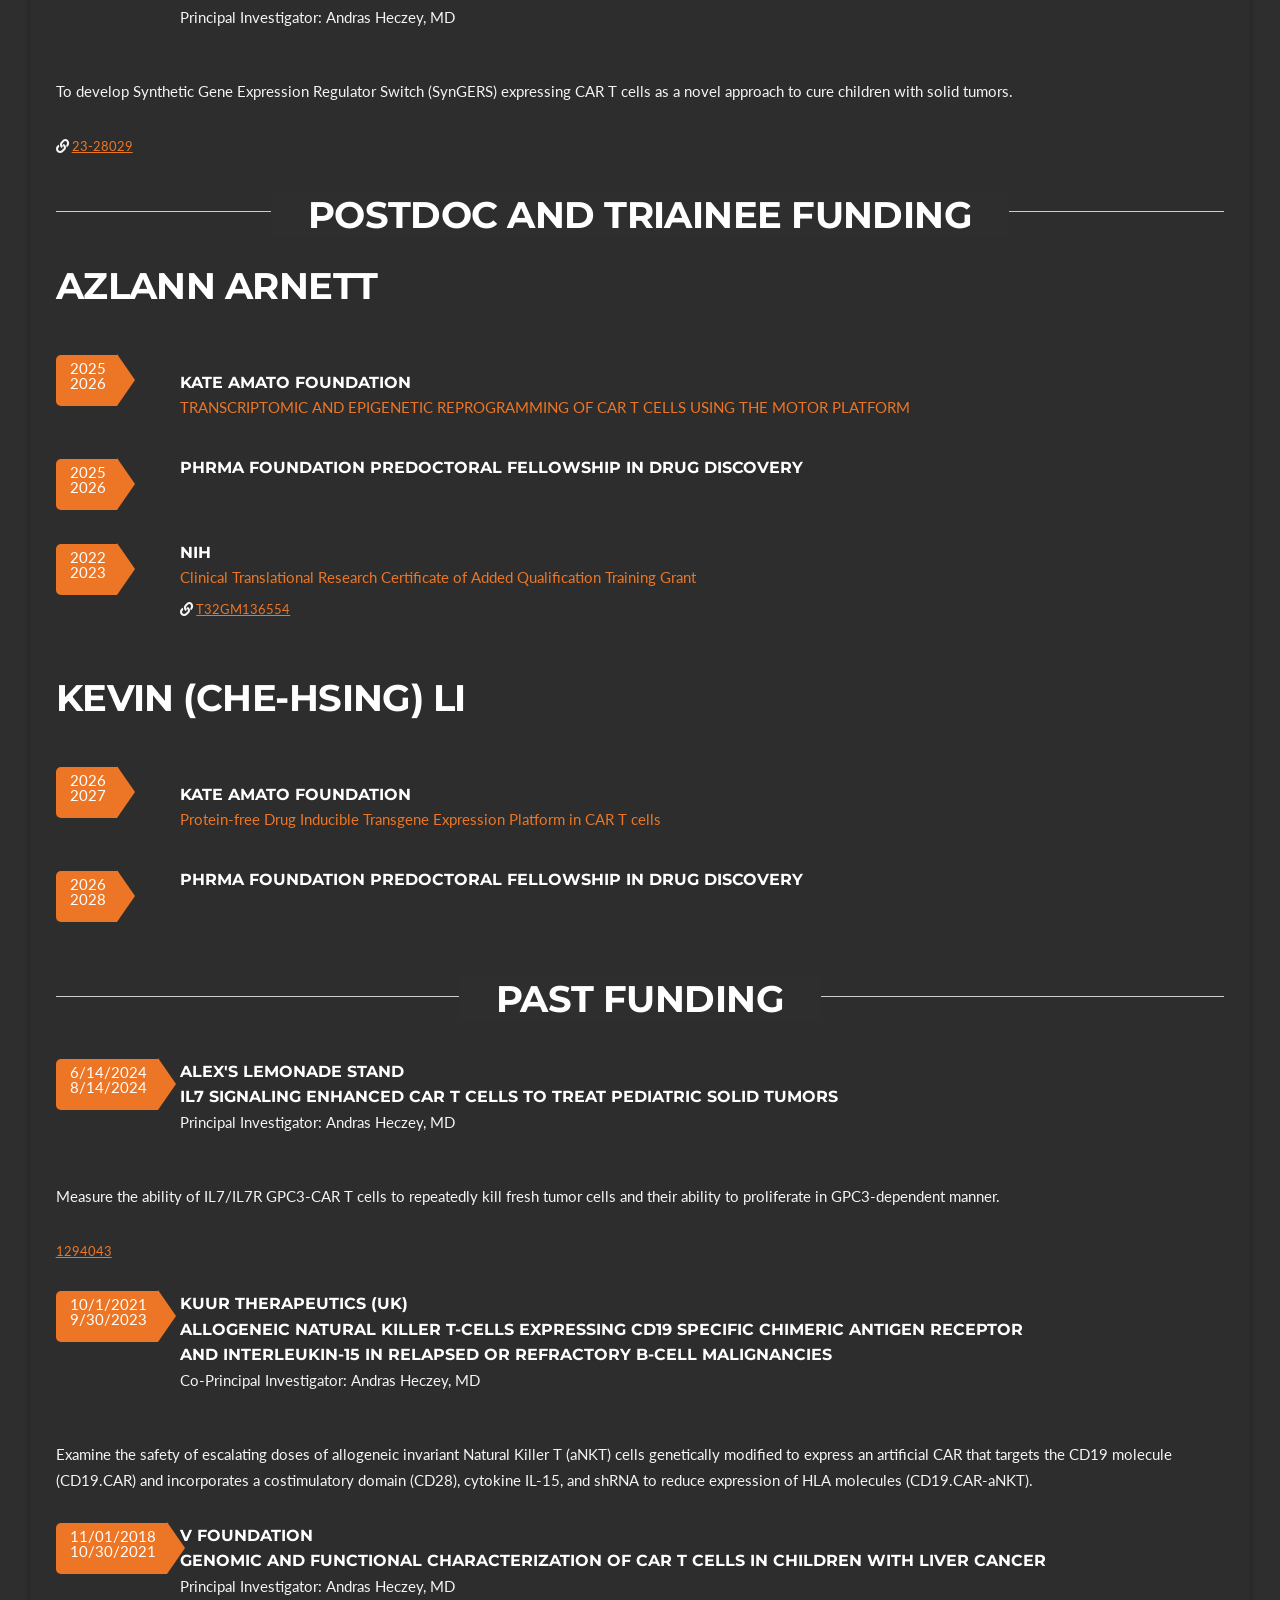
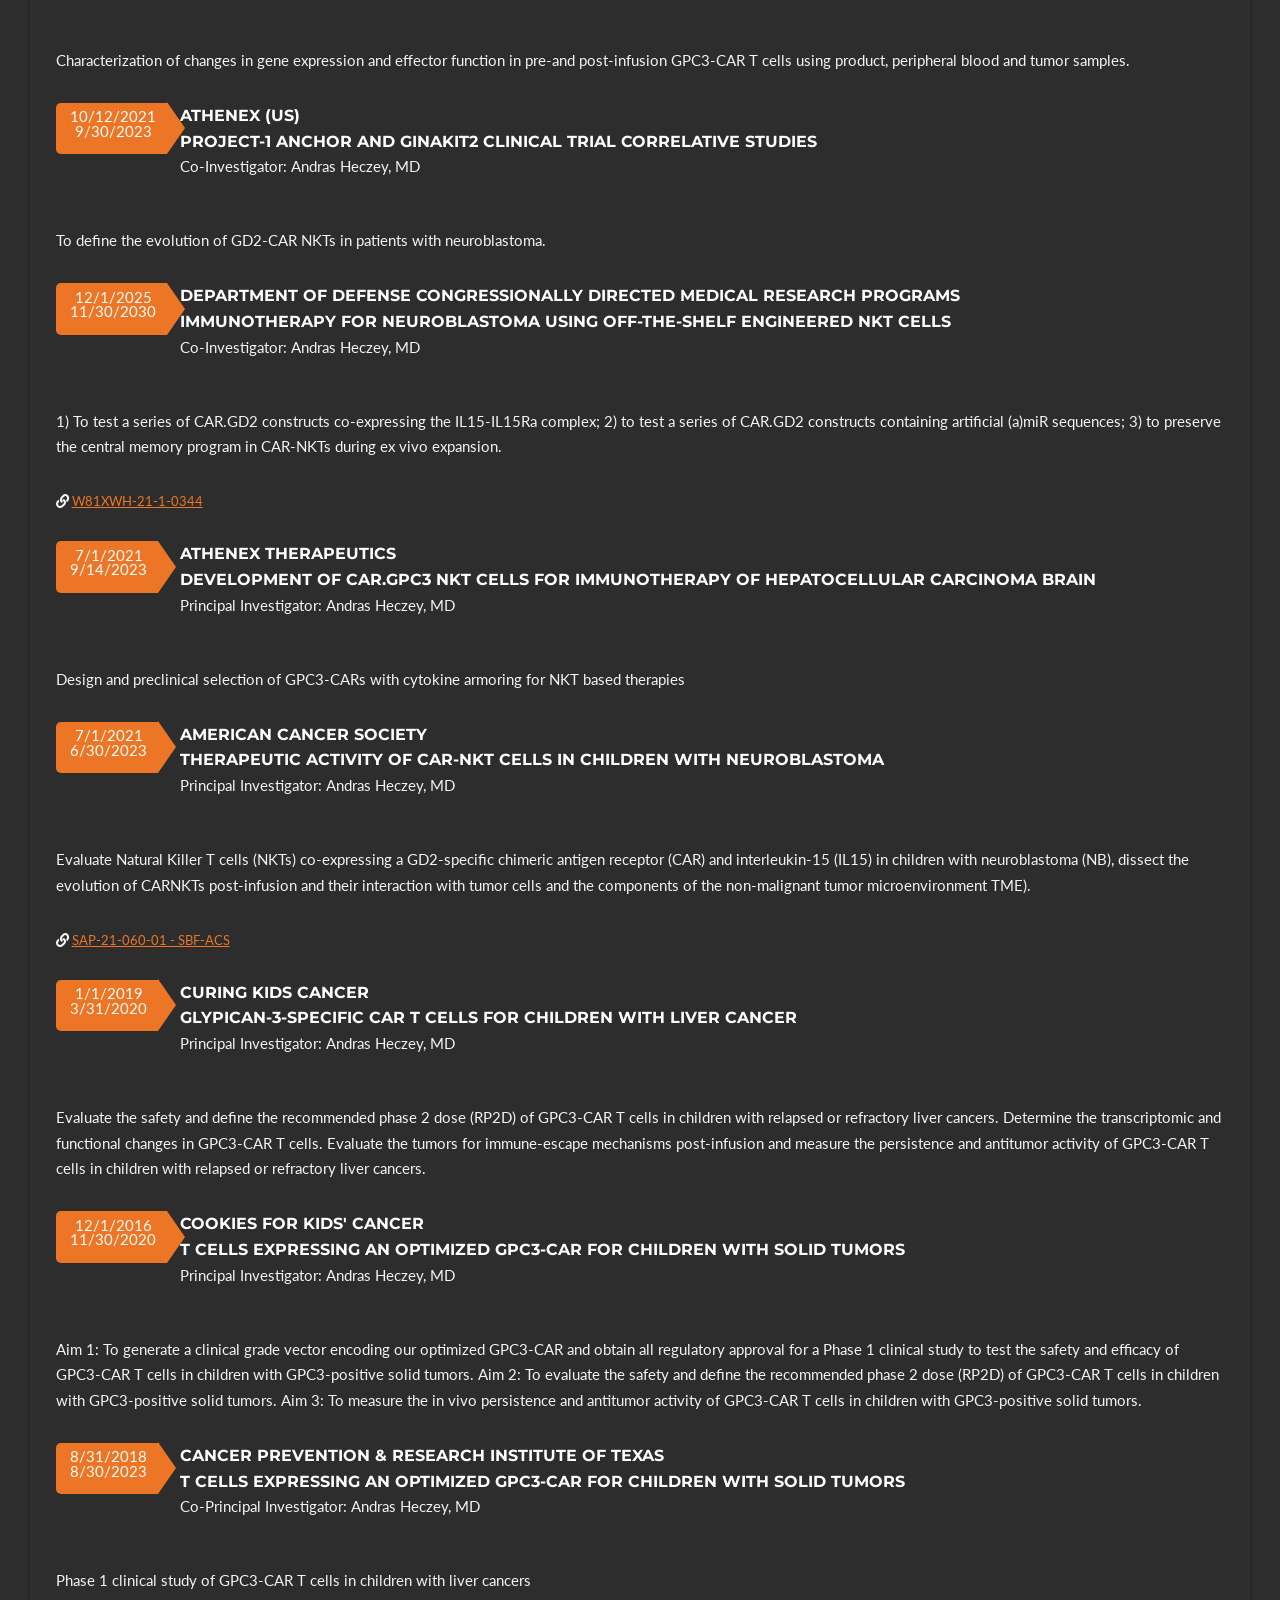
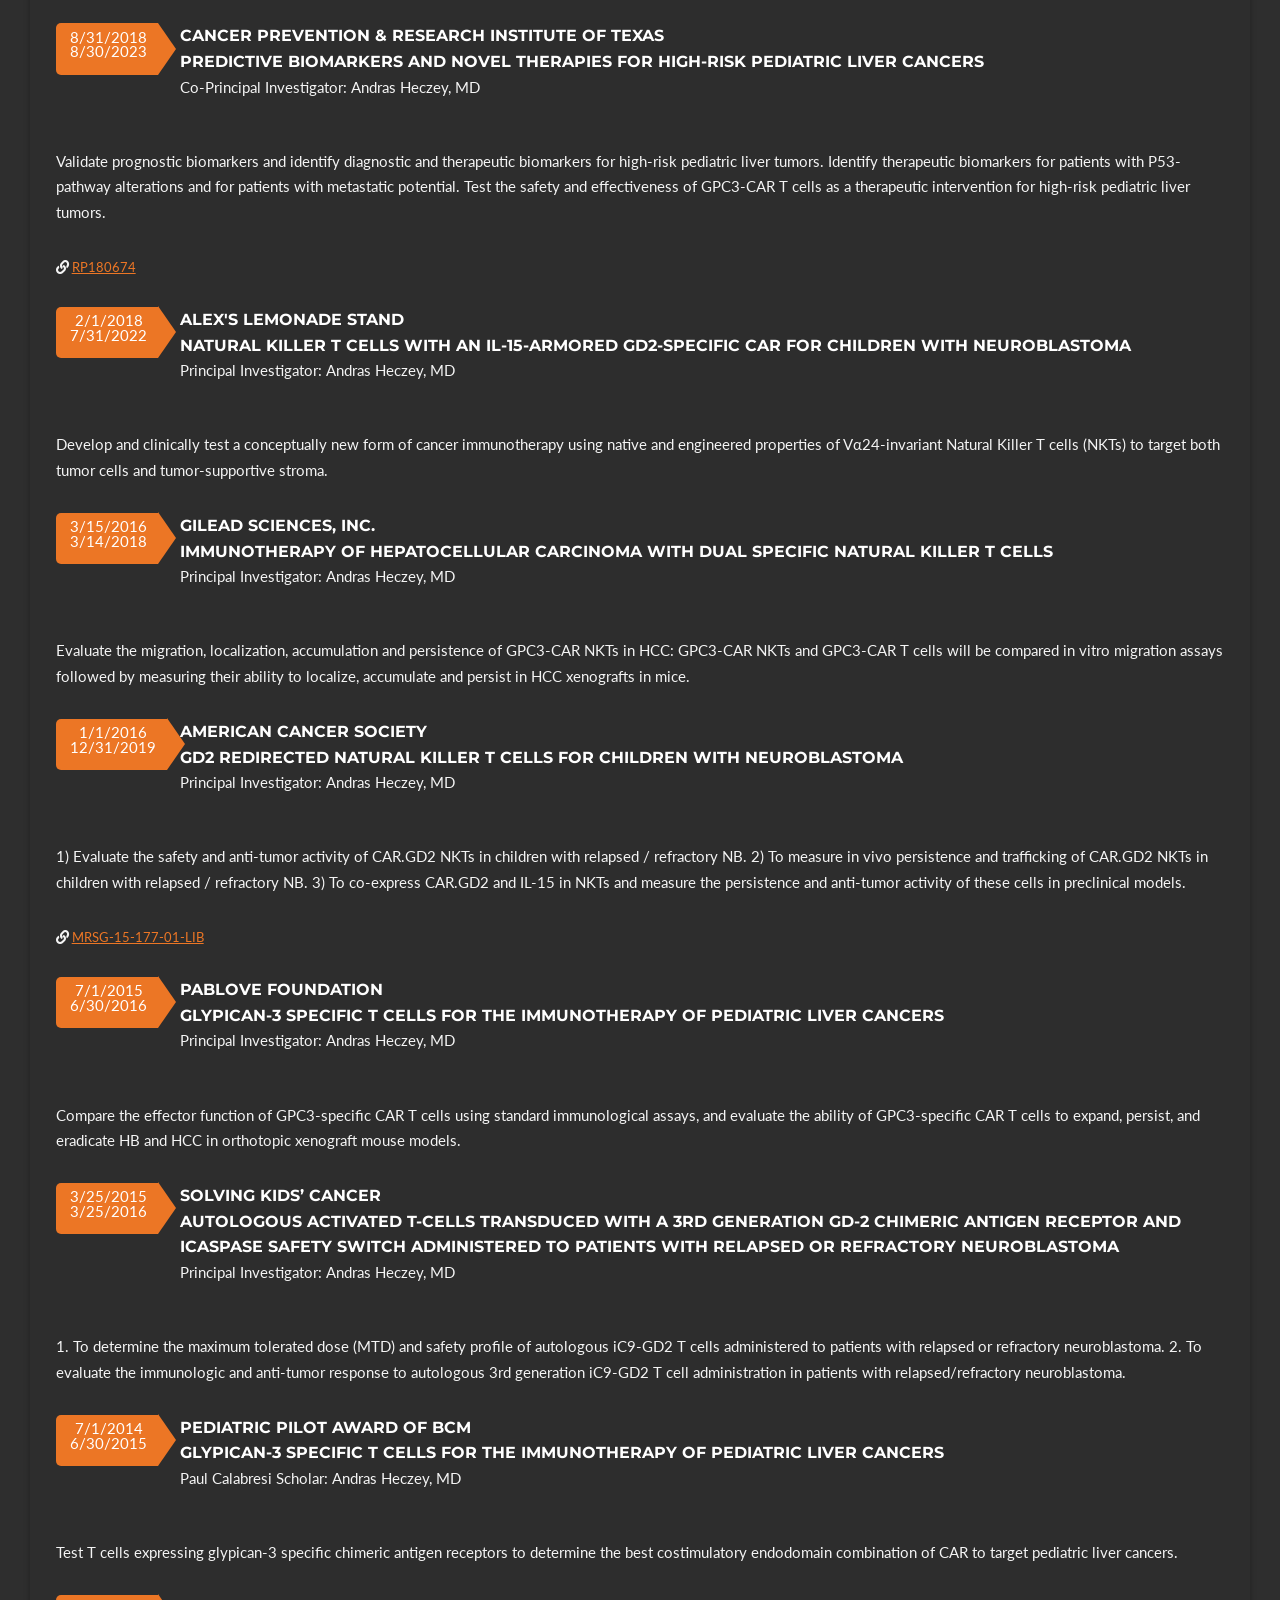
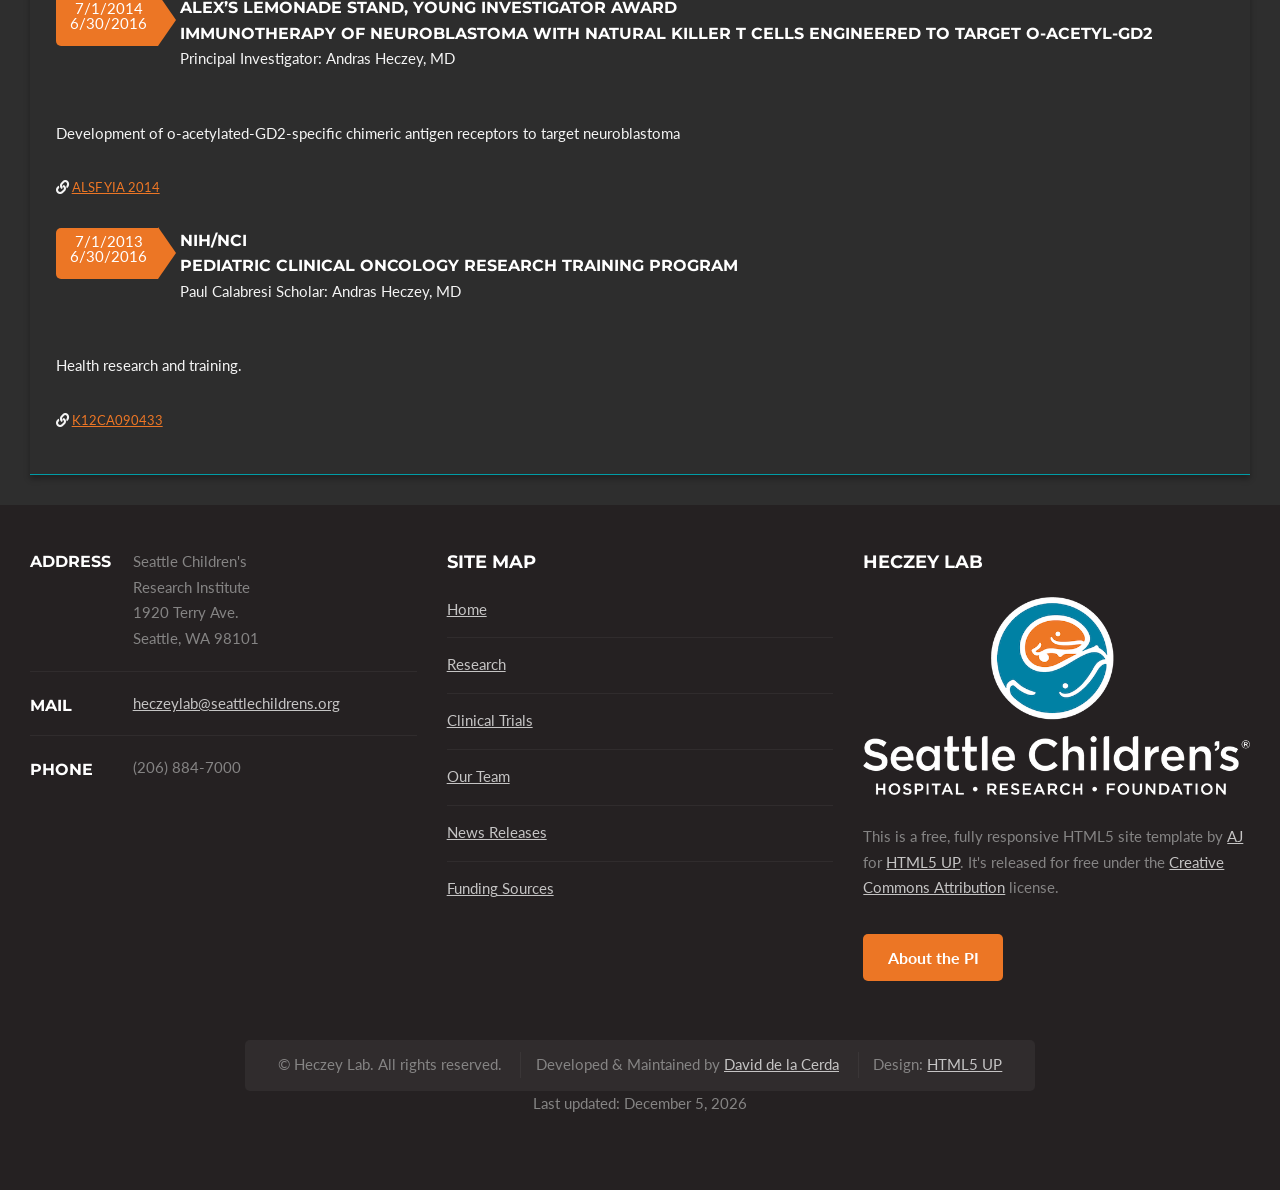
==== commit 5c473d97: "Minor updates and changes to button order" ====
--- a/funding.html
+++ b/funding.html
@@ -16,7 +16,7 @@
 		<div id="page-wrapper">
 		<div class="lab-banner-classic">
 	 		<strong>🎉 New Publication!</strong> We just published our latest findings in <em>New England Journal of Medicine</em>!
-			<a href="https://www.nejm.org/" target="_blank">Read the Paper &rarr;</a>
+			<a href="https://www.nejm.org/doi/full/10.1056/NEJMc2605958" target="_blank">Read the Paper &rarr;</a>
 		</div>
 
 			<!-- Header -->
@@ -32,10 +32,11 @@
 							<ul>
 								<li><a href="index.html">Home</a></li>
 								<li><a href="research.html">Research</a></li>
+								<li><a href="trials.html">Clinical Trials</a></li>
 								<li><a href="people.html">Our Team</a></li>
 								<li><a href="news.html">News Releases</a></li>
 								<li class="current" ><a href="funding.html">Funding Sources</a></li>
-								<li><a href="trials.html">Clinical Trials</a></li>
+								
 							</ul>
 						</nav>
 
@@ -501,10 +502,11 @@
 									<ul class="divided">
 										<li><a href="index.html">Home</a></li>
 										<li><a href="research.html">Research</a></li>
+										<li><a href="trials.html">Clinical Trials</a></li>
 										<li><a href="people.html">Our Team</a></li>
 										<li><a href="news.html">News Releases</a></li>
 										<li><a href="funding.html">Funding Sources</a></li>
-										<li><a href="trials.html">Clinical Trials</a></li>
+										
 									</ul>
 								</section>
 							</div>
--- a/assets/css/main.css
+++ b/assets/css/main.css
@@ -2605,6 +2605,12 @@
 		padding: 4em 0;
 	}
 
+		/* Forces all footer links, text, and columns above the background */
+		#footer .container {
+			position: relative;
+			z-index: 1;
+		}
+
 		#footer:before {
 			content: '';
 			position: absolute;
@@ -2616,6 +2622,7 @@
 			background-size: 100% 100%;
 			z-index: 0;
 			opacity: 0.5;
+			pointer-events: none; /* Stops the background overlay from capturing mouse clicks */
 		}
 
 		#footer a {
